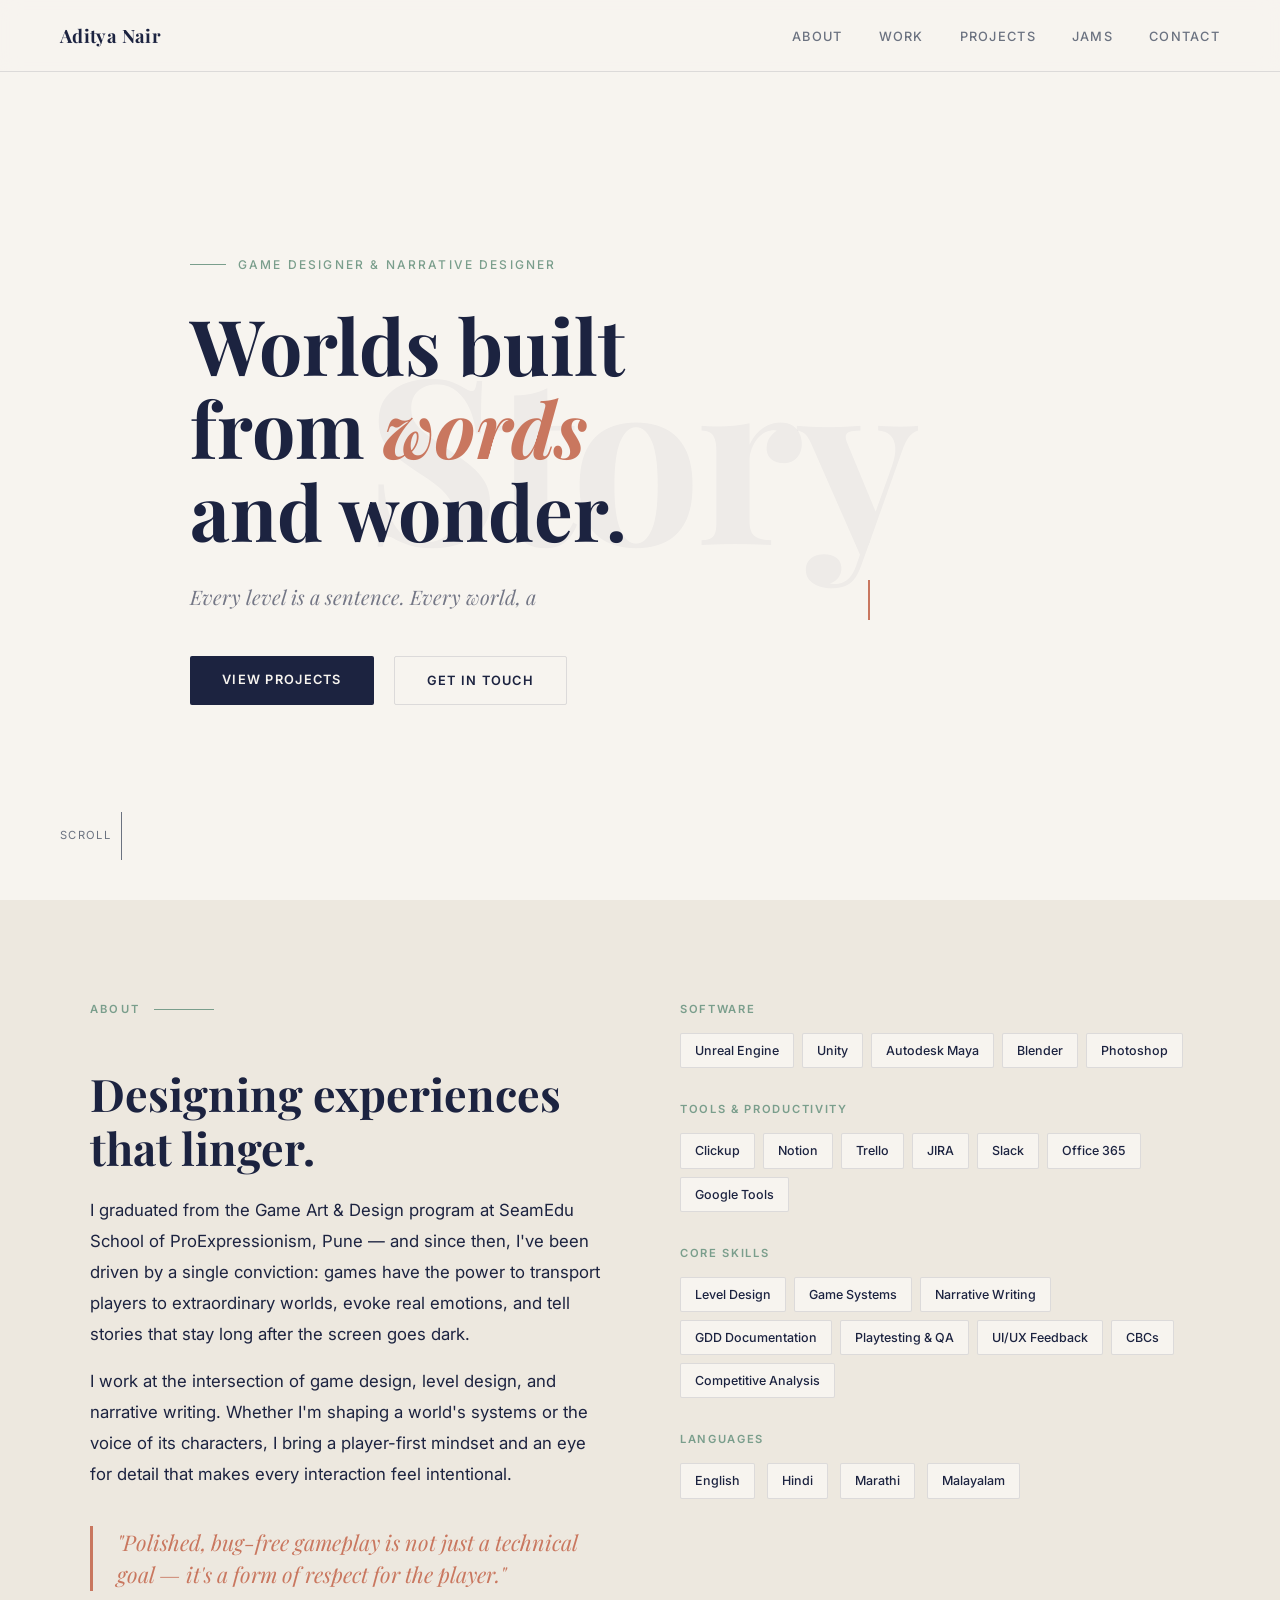
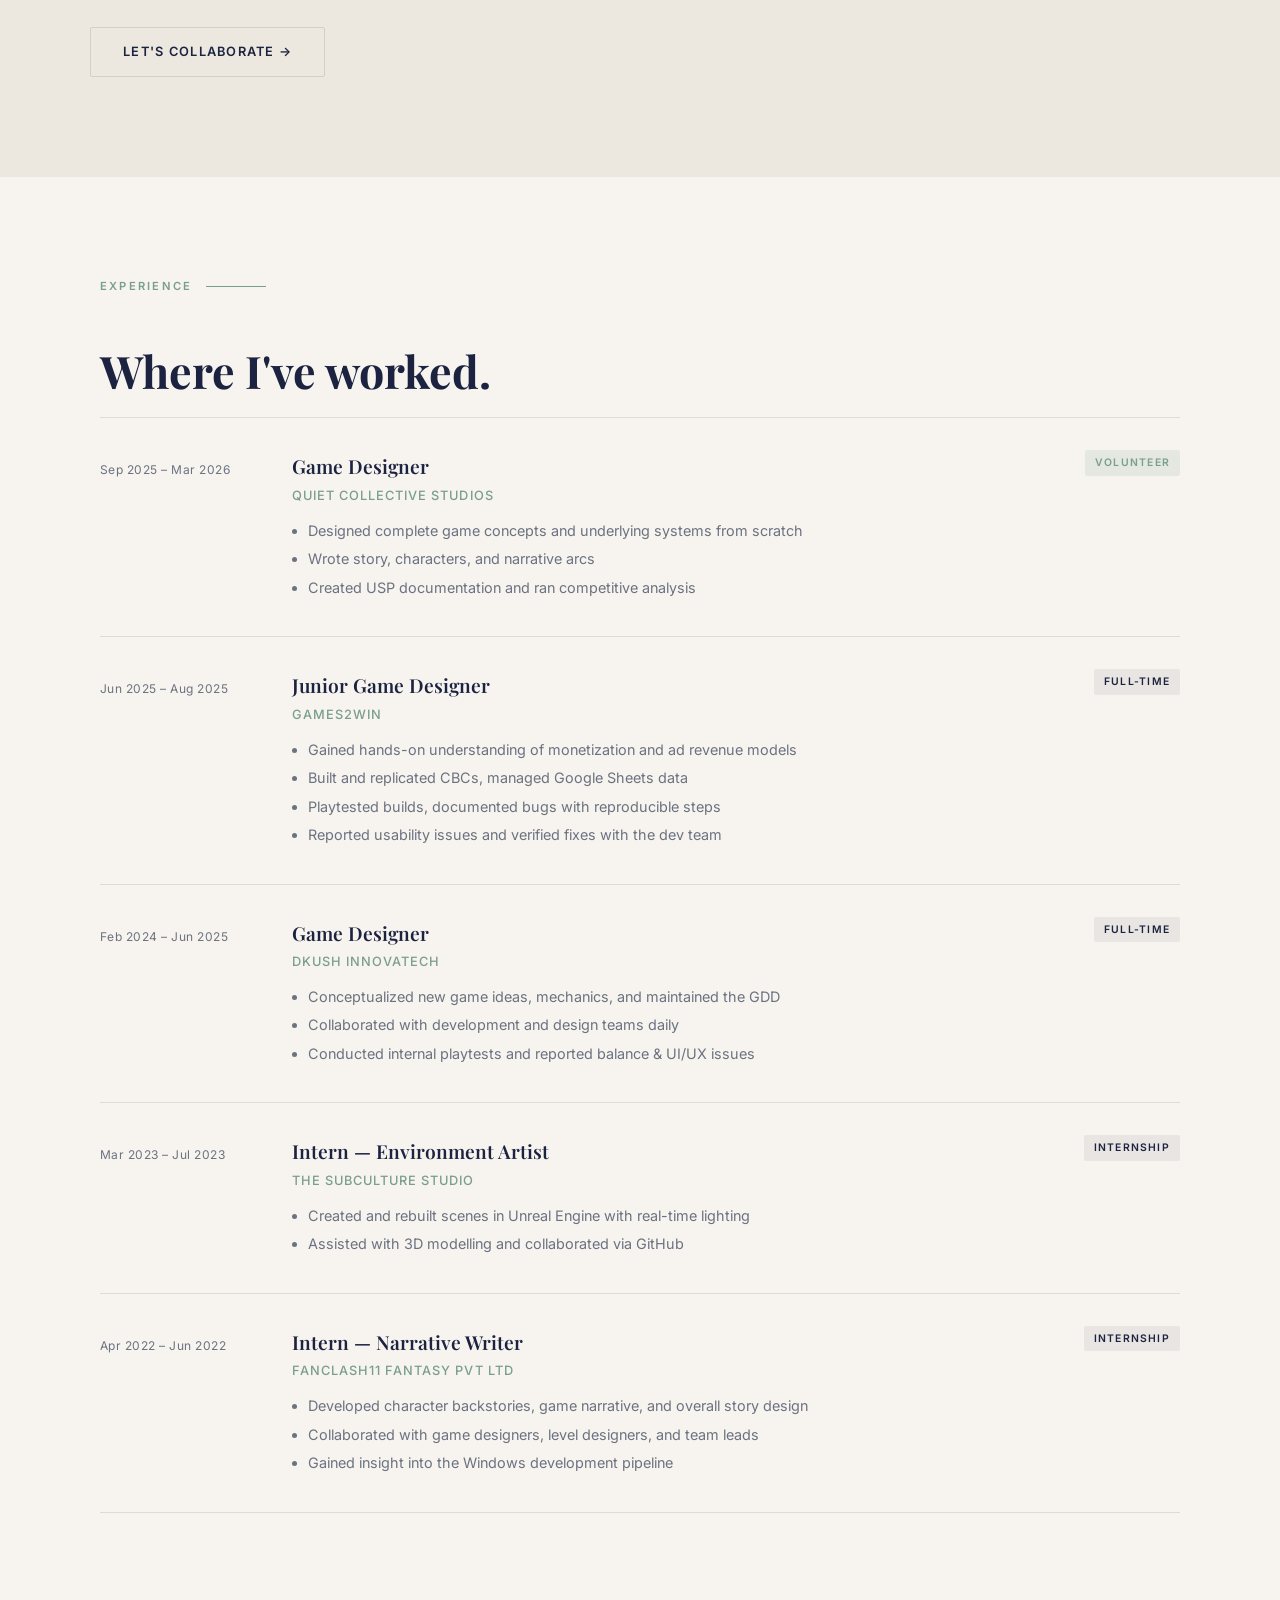
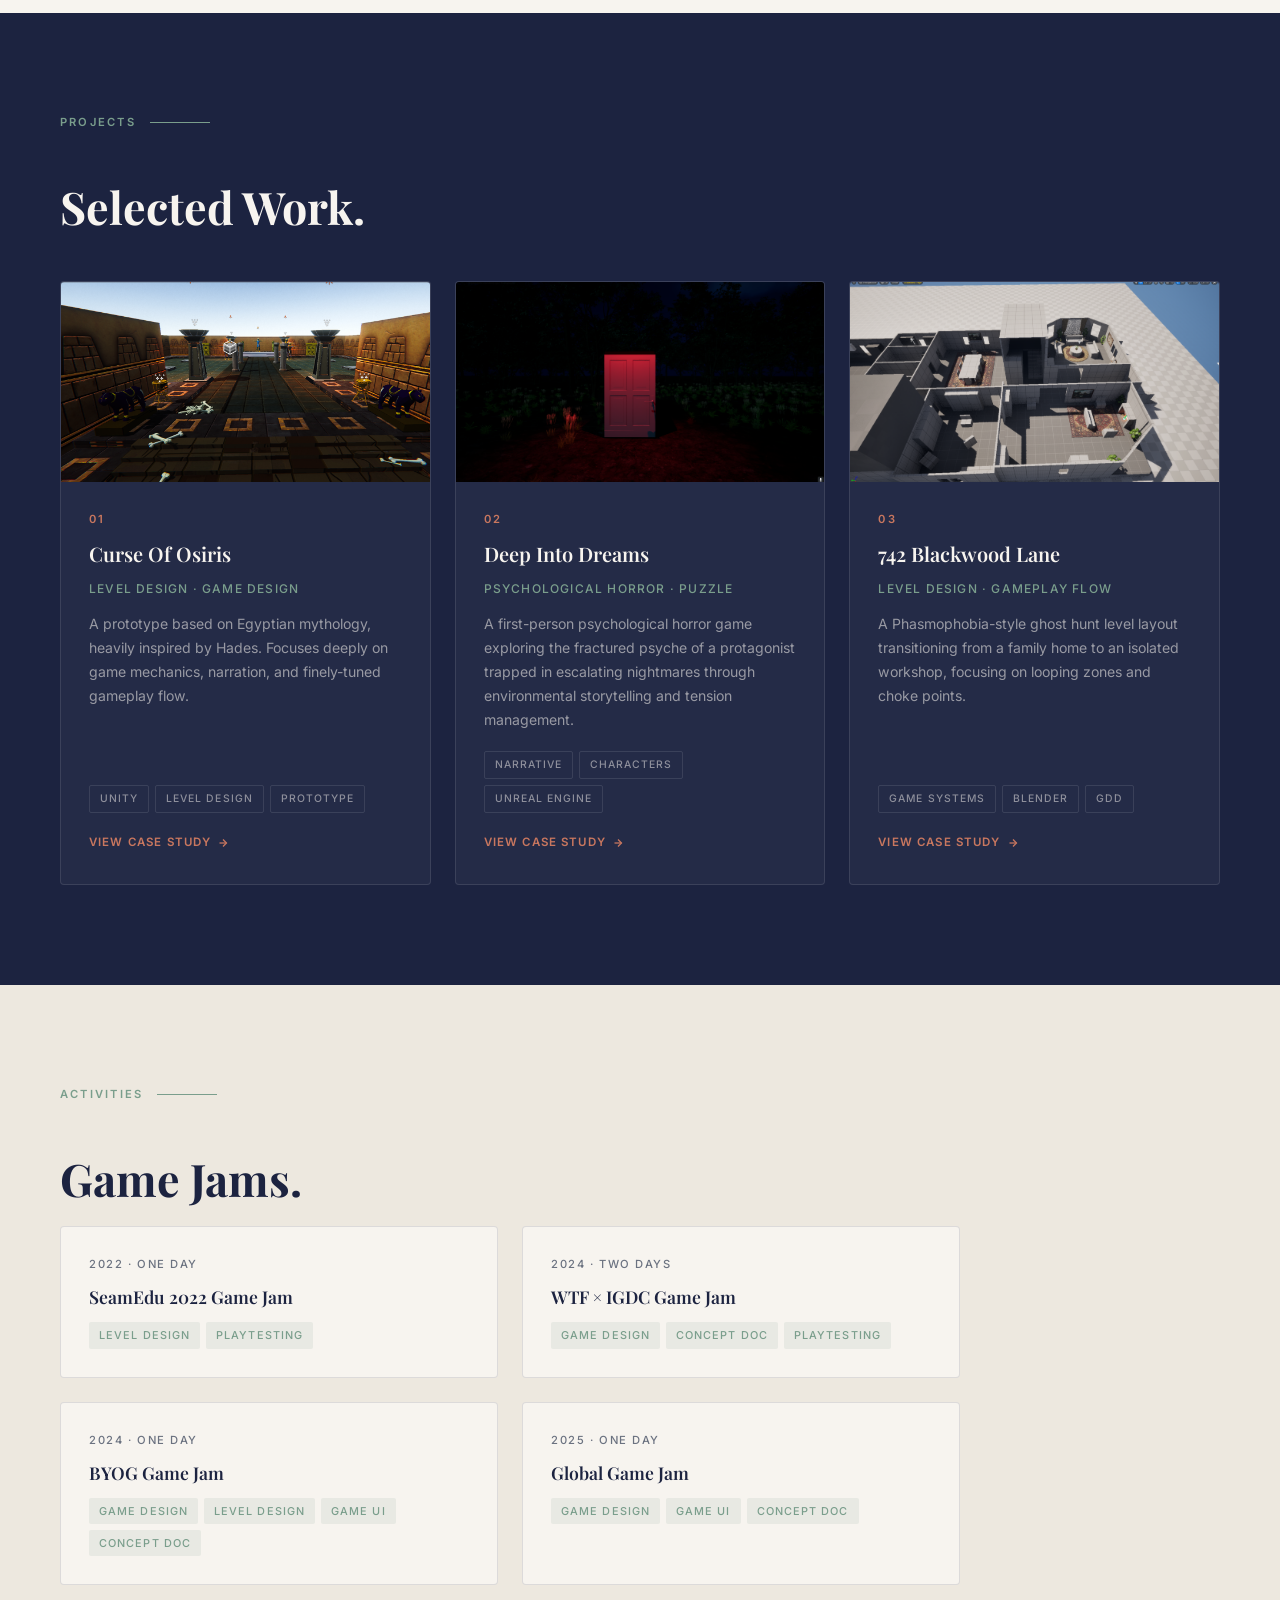
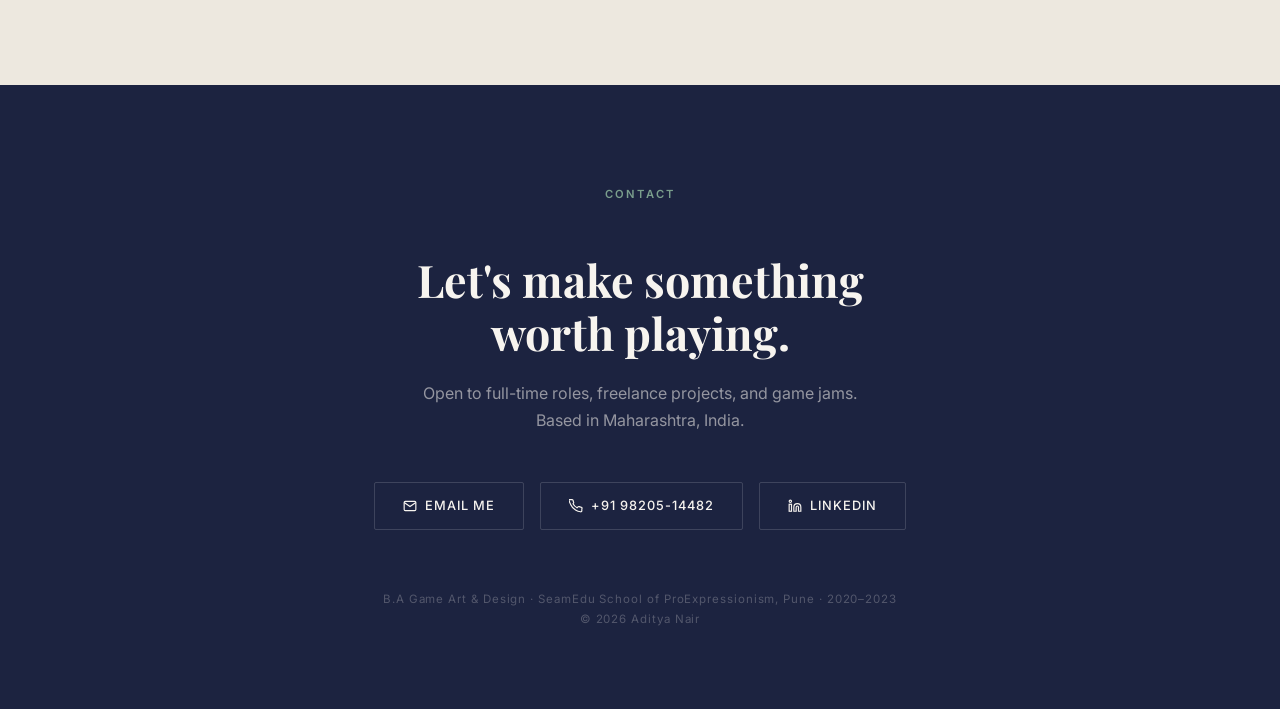
==== index.html @ f6c86d1d "Initial Commit" ====
<!DOCTYPE html>
<html lang="en">
<head>
<meta charset="UTF-8" />
<meta name="viewport" content="width=device-width, initial-scale=1.0" />
<meta name="description" content="Portfolio of Aditya Nair, a Level and Game Designer specializing in immersive gameplay, structural flow, and engaging mechanics. Explore my latest projects." />
<meta name="keywords" content="Aditya Nair, Game Designer, Level Designer, Level Design, Game Mechanics, Unity, Unreal Engine, Phasmophobia Level, Curse Of Osiris" />
<meta name="author" content="Aditya Nair" />

<!-- Open Graph / Facebook -->
<meta property="og:type" content="website" />
<meta property="og:title" content="Aditya Nair — Game & Level Designer Portfolio" />
<meta property="og:description" content="Portfolio of Aditya Nair, a Level and Game Designer specializing in immersive gameplay, structural flow, and engaging mechanics." />
<meta property="og:image" content="CurseOfOsiris/CO2.png" />

<!-- Twitter -->
<meta name="twitter:card" content="summary_large_image" />
<meta name="twitter:title" content="Aditya Nair — Game & Level Designer Portfolio" />
<meta name="twitter:description" content="Portfolio of Aditya Nair, a Level and Game Designer specializing in immersive gameplay, structural flow, and engaging mechanics." />
<meta name="twitter:image" content="CurseOfOsiris/CO2.png" />

<title>Aditya Nair — Game & Level Designer Portfolio</title>
<link href="https://fonts.googleapis.com/css2?family=Playfair+Display:ital,wght@0,400;0,600;0,700;1,400;1,600&family=Inter:wght@300;400;500;600&display=swap" rel="stylesheet" />
<style>
  *, *::before, *::after { box-sizing: border-box; margin: 0; padding: 0; }

  :root {
    --bg:       #F7F4EF;
    --bg-alt:   #EDE8DF;
    --navy:     #1C2340;
    --navy-60:  rgba(28,35,64,0.6);
    --navy-20:  rgba(28,35,64,0.12);
    --sage:     #7A9E8C;
    --coral:    #C9775F;
    --text:     #1C2340;
    --muted:    #6B7280;
    --white:    #FFFFFF;
  }

  html { scroll-behavior: smooth; }

  body {
    font-family: 'Inter', sans-serif;
    background: var(--bg);
    color: var(--text);
    font-size: 16px;
    line-height: 1.7;
    overflow-x: hidden;
  }

  /* ── NAV ── */
  nav {
    position: fixed; top: 0; left: 0; right: 0; z-index: 100;
    display: flex; justify-content: space-between; align-items: center;
    padding: 20px 60px;
    background: rgba(247,244,239,0.92);
    backdrop-filter: blur(10px);
    border-bottom: 1px solid var(--navy-20);
    transition: padding .3s;
  }
  .nav-logo {
    font-family: 'Playfair Display', serif;
    font-size: 1.15rem; font-weight: 700;
    letter-spacing: 0.02em; color: var(--navy);
    text-decoration: none;
  }
  .nav-links { display: flex; gap: 36px; list-style: none; }
  .nav-links a {
    font-size: 0.8rem; font-weight: 500; letter-spacing: 0.1em;
    text-transform: uppercase; color: var(--muted);
    text-decoration: none; transition: color .2s;
  }
  .nav-links a:hover { color: var(--coral); }

  /* ── HERO ── */
  #hero {
    min-height: 100vh;
    display: grid; place-items: center;
    padding: 140px 60px 80px;
    position: relative;
    overflow: hidden;
  }
  .hero-bg-text {
    position: absolute;
    font-family: 'Playfair Display', serif;
    font-size: clamp(100px, 18vw, 240px);
    font-weight: 700;
    color: rgba(28,35,64,0.04);
    letter-spacing: -0.02em;
    pointer-events: none; user-select: none;
    white-space: nowrap;
    top: 50%; left: 50%;
    transform: translate(-50%, -50%);
  }
  .hero-inner {
    max-width: 900px; width: 100%;
    display: flex; flex-direction: column; gap: 28px;
    position: relative;
  }
  .hero-eyebrow {
    font-size: 0.75rem; font-weight: 500;
    letter-spacing: 0.18em; text-transform: uppercase;
    color: var(--sage);
    display: flex; align-items: center; gap: 12px;
  }
  .hero-eyebrow::before {
    content: ''; display: block;
    width: 36px; height: 1px; background: var(--sage);
  }
  .hero-headline {
    font-family: 'Playfair Display', serif;
    font-size: clamp(2.8rem, 6vw, 5.2rem);
    line-height: 1.08; font-weight: 700;
    color: var(--navy);
  }
  .hero-headline em {
    font-style: italic; color: var(--coral);
  }
  .typewriter-line {
    font-family: 'Playfair Display', serif;
    font-size: clamp(1rem, 1.8vw, 1.25rem);
    font-style: italic;
    color: var(--navy-60);
    min-height: 2em;
    border-right: 2px solid var(--coral);
    display: inline-block;
    padding-right: 4px;
    animation: blink 1s step-end infinite;
    max-width: 680px;
  }
  @keyframes blink { 0%,100%{border-color:var(--coral)} 50%{border-color:transparent} }
  .hero-cta {
    display: flex; gap: 20px; flex-wrap: wrap; margin-top: 8px;
  }
  .btn {
    display: inline-block;
    padding: 13px 32px;
    font-size: 0.8rem; font-weight: 600;
    letter-spacing: 0.1em; text-transform: uppercase;
    text-decoration: none; border-radius: 2px;
    transition: all .25s;
    cursor: pointer;
  }
  .btn-primary {
    background: var(--navy); color: var(--bg);
  }
  .btn-primary:hover { background: var(--coral); }
  .btn-ghost {
    border: 1.5px solid var(--navy-20); color: var(--navy);
  }
  .btn-ghost:hover { border-color: var(--sage); color: var(--sage); }
  .hero-scroll {
    position: absolute; bottom: 40px; left: 60px;
    display: flex; align-items: center; gap: 10px;
    font-size: 0.7rem; letter-spacing: 0.12em; text-transform: uppercase;
    color: var(--muted);
  }
  .hero-scroll::after {
    content: ''; display: block;
    width: 1px; height: 48px; background: var(--muted);
    animation: scrollLine 1.6s ease-in-out infinite;
  }
  @keyframes scrollLine { 0%,100%{opacity:1;transform:scaleY(1)} 50%{opacity:0.3;transform:scaleY(0.4)} }

  /* ── SECTION BASE ── */
  section { padding: 100px 60px; }
  .section-label {
    font-size: 0.7rem; font-weight: 600;
    letter-spacing: 0.2em; text-transform: uppercase;
    color: var(--sage); margin-bottom: 48px;
    display: flex; align-items: center; gap: 14px;
  }
  .section-label::after {
    content: ''; flex: 1; max-width: 60px;
    height: 1px; background: var(--sage);
  }
  .section-title {
    font-family: 'Playfair Display', serif;
    font-size: clamp(1.8rem, 3.5vw, 2.8rem);
    font-weight: 700; line-height: 1.2;
    color: var(--navy); margin-bottom: 20px;
  }

  /* ── ABOUT ── */
  #about { background: var(--bg-alt); }
  .about-grid {
    display: grid;
    grid-template-columns: 1fr 1fr;
    gap: 80px; max-width: 1100px; margin: 0 auto;
    align-items: start;
  }
  .about-left {}
  .about-body {
    font-size: 1.05rem; color: var(--navy);
    line-height: 1.85; margin-bottom: 28px;
  }
  .about-body p + p { margin-top: 16px; }
  .about-pull {
    font-family: 'Playfair Display', serif;
    font-size: 1.35rem; font-style: italic;
    color: var(--coral); line-height: 1.5;
    border-left: 3px solid var(--coral);
    padding-left: 24px; margin: 36px 0;
  }
  .about-right { display: flex; flex-direction: column; gap: 32px; }
  .skills-block h4 {
    font-size: 0.7rem; font-weight: 600;
    letter-spacing: 0.15em; text-transform: uppercase;
    color: var(--sage); margin-bottom: 14px;
  }
  .skill-tags { display: flex; flex-wrap: wrap; gap: 8px; }
  .skill-tag {
    font-size: 0.78rem; font-weight: 500;
    padding: 6px 14px;
    border: 1px solid var(--navy-20);
    border-radius: 2px; color: var(--navy);
    background: var(--bg);
    transition: all .2s;
  }
  .skill-tag:hover { border-color: var(--sage); color: var(--sage); }
  .lang-row { display: flex; gap: 12px; flex-wrap: wrap; }

  /* ── WORK ── */
  #work { background: var(--bg); max-width: 1200px; margin: 0 auto; }
  .work-list { display: flex; flex-direction: column; gap: 0; }
  .work-item {
    display: grid;
    grid-template-columns: 160px 1fr auto;
    align-items: baseline;
    gap: 32px;
    padding: 32px 0;
    border-bottom: 1px solid var(--navy-20);
    transition: background .2s;
    position: relative;
  }
  .work-item:first-child { border-top: 1px solid var(--navy-20); }
  .work-period {
    font-size: 0.75rem; font-weight: 400;
    color: var(--muted); letter-spacing: 0.04em;
    padding-top: 4px;
  }
  .work-main {}
  .work-role {
    font-family: 'Playfair Display', serif;
    font-size: 1.2rem; font-weight: 600;
    color: var(--navy); margin-bottom: 2px;
  }
  .work-company {
    font-size: 0.8rem; font-weight: 500;
    letter-spacing: 0.08em; text-transform: uppercase;
    color: var(--sage); margin-bottom: 12px;
  }
  .work-desc {
    font-size: 0.9rem; color: var(--muted);
    line-height: 1.7; max-width: 560px;
  }
  .work-desc ul { padding-left: 16px; }
  .work-desc li { margin-bottom: 4px; }
  .work-badge {
    font-size: 0.65rem; font-weight: 600;
    letter-spacing: 0.12em; text-transform: uppercase;
    padding: 4px 10px; border-radius: 2px;
    align-self: flex-start;
    white-space: nowrap;
  }
  .badge-volunteer { background: rgba(122,158,140,0.15); color: var(--sage); }
  .badge-full { background: rgba(28,35,64,0.07); color: var(--navy); }

  /* ── PROJECTS ── */
  #projects { background: var(--navy); }
  #projects .section-label { color: var(--sage); }
  #projects .section-label::after { background: var(--sage); }
  #projects .section-title { color: var(--bg); }
  .projects-grid {
    display: grid;
    grid-template-columns: repeat(3, 1fr);
    gap: 24px; max-width: 1200px; margin: 0 auto;
  }
  .project-card {
    background: rgba(255,255,255,0.04);
    border: 1px solid rgba(255,255,255,0.1);
    border-radius: 4px;
    padding: 0;
    display: flex; flex-direction: column;
    transition: all .3s;
    cursor: pointer;
    position: relative; overflow: hidden;
    text-decoration: none;
  }
  .project-card::before {
    content: ''; position: absolute;
    inset: 0; opacity: 0; z-index: 1;
    background: linear-gradient(135deg, rgba(201,119,95,0.08), transparent);
    transition: opacity .3s;
  }
  .project-card:hover { border-color: rgba(201,119,95,0.4); transform: translateY(-6px); box-shadow: 0 20px 48px rgba(0,0,0,0.4); }
  .project-card:hover::before { opacity: 1; }
  .project-card-img {
    width: 100%; height: 200px;
    object-fit: cover;
    display: block;
    transition: transform .5s ease;
  }
  .project-card:hover .project-card-img { transform: scale(1.04); }
  .project-img-wrap {
    overflow: hidden;
    position: relative;
  }
  .project-img-arrow {
    position: absolute; bottom: 14px; right: 16px;
    width: 36px; height: 36px;
    background: var(--coral);
    border-radius: 50%;
    display: flex; align-items: center; justify-content: center;
    opacity: 0;
    transform: translateY(8px);
    transition: all .3s;
    z-index: 2;
  }
  .project-card:hover .project-img-arrow { opacity: 1; transform: translateY(0); }
  .project-img-arrow svg { display: block; }
  .project-body {
    padding: 28px 28px 32px;
    display: flex; flex-direction: column; gap: 12px; flex: 1;
  }
  .project-num {
    font-size: 0.7rem; font-weight: 600;
    letter-spacing: 0.2em; text-transform: uppercase;
    color: var(--coral);
  }
  .project-title {
    font-family: 'Playfair Display', serif;
    font-size: 1.25rem; font-weight: 600;
    color: var(--bg); line-height: 1.3;
  }
  .project-type {
    font-size: 0.75rem; font-weight: 500;
    letter-spacing: 0.1em; text-transform: uppercase;
    color: var(--sage);
  }
  .project-desc {
    font-size: 0.88rem; color: rgba(247,244,239,0.55);
    line-height: 1.7;
  }
  .project-tags { display: flex; flex-wrap: wrap; gap: 6px; margin-top: auto; padding-top: 8px; }
  .project-tag {
    font-size: 0.65rem; font-weight: 500;
    letter-spacing: 0.1em; text-transform: uppercase;
    padding: 4px 10px;
    border: 1px solid rgba(255,255,255,0.1);
    border-radius: 2px; color: rgba(247,244,239,0.5);
  }
  .project-cta {
    font-size: 0.72rem; font-weight: 600;
    letter-spacing: 0.1em; text-transform: uppercase;
    color: var(--coral);
    display: flex; align-items: center; gap: 6px;
    margin-top: 8px;
    transition: gap .2s;
  }
  .project-card:hover .project-cta { gap: 10px; }

  /* ── GAME JAMS ── */
  #jams { background: var(--bg-alt); }
  .jams-grid {
    display: grid; grid-template-columns: repeat(2, 1fr);
    gap: 24px; max-width: 900px;
  }
  .jam-card {
    background: var(--bg); border: 1px solid var(--navy-20);
    border-radius: 4px; padding: 28px 28px;
    transition: border-color .2s;
  }
  .jam-card:hover { border-color: var(--sage); }
  .jam-year {
    font-size: 0.7rem; font-weight: 500;
    letter-spacing: 0.14em; text-transform: uppercase;
    color: var(--muted); margin-bottom: 8px;
  }
  .jam-name {
    font-family: 'Playfair Display', serif;
    font-size: 1.1rem; font-weight: 600;
    color: var(--navy); margin-bottom: 10px;
  }
  .jam-roles { display: flex; flex-wrap: wrap; gap: 6px; }
  .jam-role {
    font-size: 0.68rem; font-weight: 500;
    letter-spacing: 0.1em; text-transform: uppercase;
    padding: 4px 10px; border-radius: 2px;
    background: rgba(122,158,140,0.12); color: var(--sage);
  }

  /* ── CONTACT ── */
  #contact {
    background: var(--navy);
    text-align: center; padding: 100px 60px 80px;
  }
  #contact .section-label { justify-content: center; }
  #contact .section-label::after { display: none; }
  #contact .section-title { color: var(--bg); }
  .contact-sub {
    font-size: 1rem; color: rgba(247,244,239,0.55);
    max-width: 480px; margin: 0 auto 48px;
  }
  .contact-links {
    display: flex; gap: 16px; flex-wrap: wrap;
    justify-content: center; margin-bottom: 60px;
  }
  .contact-link {
    display: flex; align-items: center; gap: 8px;
    font-size: 0.8rem; font-weight: 500;
    letter-spacing: 0.08em; text-transform: uppercase;
    padding: 12px 28px;
    border: 1.5px solid rgba(255,255,255,0.15);
    border-radius: 2px; color: var(--bg);
    text-decoration: none; transition: all .2s;
  }
  .contact-link:hover { border-color: var(--coral); color: var(--coral); }
  .footer-line {
    font-size: 0.72rem; color: rgba(247,244,239,0.25);
    letter-spacing: 0.08em;
  }

  /* ── RESPONSIVE ── */
  @media (max-width: 900px) {
    nav { padding: 16px 28px; }
    .nav-links { gap: 20px; }
    section { padding: 72px 28px; }
    #hero { padding: 120px 28px 80px; }
    .about-grid { grid-template-columns: 1fr; gap: 48px; }
    .projects-grid { grid-template-columns: 1fr; }
    .jams-grid { grid-template-columns: 1fr; }
    .work-item { grid-template-columns: 1fr; gap: 8px; }
    .work-period { margin-bottom: -4px; }
    .hero-scroll { left: 28px; }
  }
  @media (max-width: 600px) {
    .nav-links { display: none; }
    .hero-headline { font-size: 2.4rem; }
    .projects-grid { gap: 16px; }
  }
  @media (prefers-reduced-motion: reduce) {
    *, *::before, *::after { animation: none !important; transition: none !important; }
  }
</style>
</head>
<body>

<!-- NAV -->
<nav>
  <a class="nav-logo" href="#hero">Aditya Nair</a>
  <ul class="nav-links">
    <li><a href="#about">About</a></li>
    <li><a href="#work">Work</a></li>
    <li><a href="#projects">Projects</a></li>
    <li><a href="#jams">Jams</a></li>
    <li><a href="#contact">Contact</a></li>
  </ul>
</nav>

<!-- HERO -->
<section id="hero">
  <div class="hero-bg-text">Story</div>
  <div class="hero-inner">
    <div class="hero-eyebrow">Game Designer &amp; Narrative Designer</div>
    <h1 class="hero-headline">
      Worlds built<br>from <em>words</em><br>and wonder.
    </h1>
    <div class="typewriter-line" id="typewriter"></div>
    <div class="hero-cta">
      <a href="#projects" class="btn btn-primary">View Projects</a>
      <a href="#contact" class="btn btn-ghost">Get in touch</a>
    </div>
  </div>
  <div class="hero-scroll">Scroll</div>
</section>

<!-- ABOUT -->
<section id="about">
  <div class="about-grid">
    <div class="about-left">
      <div class="section-label">About</div>
      <h2 class="section-title">Designing experiences<br>that linger.</h2>
      <div class="about-body">
        <p>I graduated from the Game Art &amp; Design program at SeamEdu School of ProExpressionism, Pune — and since then, I've been driven by a single conviction: games have the power to transport players to extraordinary worlds, evoke real emotions, and tell stories that stay long after the screen goes dark.</p>
        <p>I work at the intersection of game design, level design, and narrative writing. Whether I'm shaping a world's systems or the voice of its characters, I bring a player-first mindset and an eye for detail that makes every interaction feel intentional.</p>
      </div>
      <div class="about-pull">
        "Polished, bug-free gameplay is not just a technical goal — it's a form of respect for the player."
      </div>
      <a href="#contact" class="btn btn-ghost" style="display:inline-block">Let's collaborate →</a>
    </div>
    <div class="about-right">
      <div class="skills-block">
        <h4>Software</h4>
        <div class="skill-tags">
          <span class="skill-tag">Unreal Engine</span>
          <span class="skill-tag">Unity</span>
          <span class="skill-tag">Autodesk Maya</span>
          <span class="skill-tag">Blender</span>
          <span class="skill-tag">Photoshop</span>
        </div>
      </div>
      <div class="skills-block">
        <h4>Tools &amp; Productivity</h4>
        <div class="skill-tags">
          <span class="skill-tag">Clickup</span>
          <span class="skill-tag">Notion</span>
          <span class="skill-tag">Trello</span>
          <span class="skill-tag">JIRA</span>
          <span class="skill-tag">Slack</span>
          <span class="skill-tag">Office 365</span>
          <span class="skill-tag">Google Tools</span>
        </div>
      </div>
      <div class="skills-block">
        <h4>Core Skills</h4>
        <div class="skill-tags">
          <span class="skill-tag">Level Design</span>
          <span class="skill-tag">Game Systems</span>
          <span class="skill-tag">Narrative Writing</span>
          <span class="skill-tag">GDD Documentation</span>
          <span class="skill-tag">Playtesting &amp; QA</span>
          <span class="skill-tag">UI/UX Feedback</span>
          <span class="skill-tag">CBCs</span>
          <span class="skill-tag">Competitive Analysis</span>
        </div>
      </div>
      <div class="skills-block">
        <h4>Languages</h4>
        <div class="lang-row">
          <span class="skill-tag">English</span>
          <span class="skill-tag">Hindi</span>
          <span class="skill-tag">Marathi</span>
          <span class="skill-tag">Malayalam</span>
        </div>
      </div>
    </div>
  </div>
</section>

<!-- WORK -->
<section id="work" style="max-width:1200px; margin:0 auto; padding:100px 60px;">
  <div class="section-label">Experience</div>
  <h2 class="section-title">Where I've worked.</h2>
  <div class="work-list">

    <div class="work-item">
      <div class="work-period">Sep 2025 – Mar 2026</div>
      <div class="work-main">
        <div class="work-role">Game Designer</div>
        <div class="work-company">Quiet Collective Studios</div>
        <div class="work-desc">
          <ul>
            <li>Designed complete game concepts and underlying systems from scratch</li>
            <li>Wrote story, characters, and narrative arcs</li>
            <li>Created USP documentation and ran competitive analysis</li>
          </ul>
        </div>
      </div>
      <span class="work-badge badge-volunteer">Volunteer</span>
    </div>

    <div class="work-item">
      <div class="work-period">Jun 2025 – Aug 2025</div>
      <div class="work-main">
        <div class="work-role">Junior Game Designer</div>
        <div class="work-company">Games2Win</div>
        <div class="work-desc">
          <ul>
            <li>Gained hands-on understanding of monetization and ad revenue models</li>
            <li>Built and replicated CBCs, managed Google Sheets data</li>
            <li>Playtested builds, documented bugs with reproducible steps</li>
            <li>Reported usability issues and verified fixes with the dev team</li>
          </ul>
        </div>
      </div>
      <span class="work-badge badge-full">Full-time</span>
    </div>

    <div class="work-item">
      <div class="work-period">Feb 2024 – Jun 2025</div>
      <div class="work-main">
        <div class="work-role">Game Designer</div>
        <div class="work-company">Dkush Innovatech</div>
        <div class="work-desc">
          <ul>
            <li>Conceptualized new game ideas, mechanics, and maintained the GDD</li>
            <li>Collaborated with development and design teams daily</li>
            <li>Conducted internal playtests and reported balance &amp; UI/UX issues</li>
          </ul>
        </div>
      </div>
      <span class="work-badge badge-full">Full-time</span>
    </div>

    <div class="work-item">
      <div class="work-period">Mar 2023 – Jul 2023</div>
      <div class="work-main">
        <div class="work-role">Intern — Environment Artist</div>
        <div class="work-company">The Subculture Studio</div>
        <div class="work-desc">
          <ul>
            <li>Created and rebuilt scenes in Unreal Engine with real-time lighting</li>
            <li>Assisted with 3D modelling and collaborated via GitHub</li>
          </ul>
        </div>
      </div>
      <span class="work-badge badge-full">Internship</span>
    </div>

    <div class="work-item">
      <div class="work-period">Apr 2022 – Jun 2022</div>
      <div class="work-main">
        <div class="work-role">Intern — Narrative Writer</div>
        <div class="work-company">Fanclash11 Fantasy Pvt Ltd</div>
        <div class="work-desc">
          <ul>
            <li>Developed character backstories, game narrative, and overall story design</li>
            <li>Collaborated with game designers, level designers, and team leads</li>
            <li>Gained insight into the Windows development pipeline</li>
          </ul>
        </div>
      </div>
      <span class="work-badge badge-full">Internship</span>
    </div>

  </div>
</section>

<!-- PROJECTS -->
<section id="projects">
  <div class="section-label">Projects</div>
  <h2 class="section-title" style="color:var(--bg); max-width:1200px; margin:0 auto 48px;">Selected Work.</h2>
  <div class="projects-grid">

    <a class="project-card" href="project1.html" id="project-card-1">
      <div class="project-img-wrap">
        <img class="project-card-img" src="CurseOfOsiris/CO1.png" alt="Curse of Osiris — Level Design project" />
        <div class="project-img-arrow">
          <svg width="14" height="14" viewBox="0 0 24 24" fill="none" stroke="white" stroke-width="2.5"><line x1="5" y1="12" x2="19" y2="12"/><polyline points="12 5 19 12 12 19"/></svg>
        </div>
      </div>
      <div class="project-body">
        <div class="project-num">01</div>
        <div class="project-title">Curse Of Osiris</div>
        <div class="project-type">Level Design · Game Design</div>
        <div class="project-desc">A prototype based on Egyptian mythology, heavily inspired by Hades. Focuses deeply on game mechanics, narration, and finely-tuned gameplay flow.</div>
        <div class="project-tags">
          <span class="project-tag">Unity</span>
          <span class="project-tag">Level Design</span>
          <span class="project-tag">Prototype</span>
        </div>
        <div class="project-cta">View Case Study <svg width="12" height="12" viewBox="0 0 24 24" fill="none" stroke="currentColor" stroke-width="2.5"><line x1="5" y1="12" x2="19" y2="12"/><polyline points="12 5 19 12 12 19"/></svg></div>
      </div>
    </a>

    <a class="project-card" href="project2.html" id="project-card-2">
      <div class="project-img-wrap">
        <img class="project-card-img" src="DeepIntoDreams/DD2.png" alt="Deep Into Dreams — Narrative Design project" />
        <div class="project-img-arrow">
          <svg width="14" height="14" viewBox="0 0 24 24" fill="none" stroke="white" stroke-width="2.5"><line x1="5" y1="12" x2="19" y2="12"/><polyline points="12 5 19 12 12 19"/></svg>
        </div>
      </div>
      <div class="project-body">
        <div class="project-num">02</div>
        <div class="project-title">Deep Into Dreams</div>
        <div class="project-type">Psychological Horror · Puzzle</div>
        <div class="project-desc">A first-person psychological horror game exploring the fractured psyche of a protagonist trapped in escalating nightmares through environmental storytelling and tension management.</div>
        <div class="project-tags">
          <span class="project-tag">Narrative</span>
          <span class="project-tag">Characters</span>
          <span class="project-tag">Unreal Engine</span>
        </div>
        <div class="project-cta">View Case Study <svg width="12" height="12" viewBox="0 0 24 24" fill="none" stroke="currentColor" stroke-width="2.5"><line x1="5" y1="12" x2="19" y2="12"/><polyline points="12 5 19 12 12 19"/></svg></div>
      </div>
    </a>

    <a class="project-card" href="project3.html" id="project-card-3">
      <div class="project-img-wrap">
        <img class="project-card-img" src="HauntingHouse/HH2.png" alt="Haunting House — Game Design project" />
        <div class="project-img-arrow">
          <svg width="14" height="14" viewBox="0 0 24 24" fill="none" stroke="white" stroke-width="2.5"><line x1="5" y1="12" x2="19" y2="12"/><polyline points="12 5 19 12 12 19"/></svg>
        </div>
      </div>
      <div class="project-body">
        <div class="project-num">03</div>
        <div class="project-title">742 Blackwood Lane</div>
        <div class="project-type">Level Design · Gameplay Flow</div>
        <div class="project-desc">A Phasmophobia-style ghost hunt level layout transitioning from a family home to an isolated workshop, focusing on looping zones and choke points.</div>
        <div class="project-tags">
          <span class="project-tag">Game Systems</span>
          <span class="project-tag">Blender</span>
          <span class="project-tag">GDD</span>
        </div>
        <div class="project-cta">View Case Study <svg width="12" height="12" viewBox="0 0 24 24" fill="none" stroke="currentColor" stroke-width="2.5"><line x1="5" y1="12" x2="19" y2="12"/><polyline points="12 5 19 12 12 19"/></svg></div>
      </div>
    </a>

  </div>
</section>

<!-- GAME JAMS -->
<section id="jams">
  <div class="section-label">Activities</div>
  <h2 class="section-title">Game Jams.</h2>
  <div class="jams-grid">
    <div class="jam-card">
      <div class="jam-year">2022 · One Day</div>
      <div class="jam-name">SeamEdu 2022 Game Jam</div>
      <div class="jam-roles">
        <span class="jam-role">Level Design</span>
        <span class="jam-role">Playtesting</span>
      </div>
    </div>
    <div class="jam-card">
      <div class="jam-year">2024 · Two Days</div>
      <div class="jam-name">WTF × IGDC Game Jam</div>
      <div class="jam-roles">
        <span class="jam-role">Game Design</span>
        <span class="jam-role">Concept Doc</span>
        <span class="jam-role">Playtesting</span>
      </div>
    </div>
    <div class="jam-card">
      <div class="jam-year">2024 · One Day</div>
      <div class="jam-name">BYOG Game Jam</div>
      <div class="jam-roles">
        <span class="jam-role">Game Design</span>
        <span class="jam-role">Level Design</span>
        <span class="jam-role">Game UI</span>
        <span class="jam-role">Concept Doc</span>
      </div>
    </div>
    <div class="jam-card">
      <div class="jam-year">2025 · One Day</div>
      <div class="jam-name">Global Game Jam</div>
      <div class="jam-roles">
        <span class="jam-role">Game Design</span>
        <span class="jam-role">Game UI</span>
        <span class="jam-role">Concept Doc</span>
      </div>
    </div>
  </div>
</section>

<!-- CONTACT -->
<section id="contact">
  <div class="section-label">Contact</div>
  <h2 class="section-title">Let's make something<br>worth playing.</h2>
  <p class="contact-sub">Open to full-time roles, freelance projects, and game jams. Based in Maharashtra, India.</p>
  <div class="contact-links">
    <a href="mailto:aditya.gamedesigner0402@gmail.com" class="contact-link">
      <svg width="14" height="14" viewBox="0 0 24 24" fill="none" stroke="currentColor" stroke-width="2"><path d="M4 4h16c1.1 0 2 .9 2 2v12c0 1.1-.9 2-2 2H4c-1.1 0-2-.9-2-2V6c0-1.1.9-2 2-2z"/><polyline points="22,6 12,13 2,6"/></svg>
      Email me
    </a>
    <a href="tel:+919820514482" class="contact-link">
      <svg width="14" height="14" viewBox="0 0 24 24" fill="none" stroke="currentColor" stroke-width="2"><path d="M22 16.92v3a2 2 0 01-2.18 2 19.79 19.79 0 01-8.63-3.07A19.5 19.5 0 013.07 9.81a19.79 19.79 0 01-3.07-8.67A2 2 0 012.18 1h3a2 2 0 012 1.72c.127.96.361 1.903.7 2.81a2 2 0 01-.45 2.11L6.91 8.16a16 16 0 006.91 6.91l1.52-1.52a2 2 0 012.11-.45c.907.339 1.85.573 2.81.7A2 2 0 0122 16.92z"/></svg>
      +91 98205-14482
    </a>
    <a href="https://www.linkedin.com/in/adityanair0402/" class="contact-link" target="_blank" rel="noopener noreferrer">
      <svg width="14" height="14" viewBox="0 0 24 24" fill="none" stroke="currentColor" stroke-width="2"><path d="M16 8a6 6 0 016 6v7h-4v-7a2 2 0 00-2-2 2 2 0 00-2 2v7h-4v-7a6 6 0 016-6z"/><rect x="2" y="9" width="4" height="12"/><circle cx="4" cy="4" r="2"/></svg>
      LinkedIn
    </a>
  </div>
  <div class="footer-line">
    B.A Game Art &amp; Design · SeamEdu School of ProExpressionism, Pune · 2020–2023<br>
    &copy; 2026 Aditya Nair
  </div>
</section>

<script>
  // Typewriter
  const lines = [
    "Every level is a sentence. Every world, a novel.",
    "I design the rules players forget they're following.",
    "Stories that live inside mechanics.",
    "From concept document to playtest — start to finish.",
  ];
  let lineIdx = 0, charIdx = 0, deleting = false;
  const el = document.getElementById('typewriter');
  function type() {
    const current = lines[lineIdx];
    if (!deleting) {
      el.textContent = current.slice(0, ++charIdx);
      if (charIdx === current.length) {
        setTimeout(() => { deleting = true; type(); }, 2800);
        return;
      }
    } else {
      el.textContent = current.slice(0, --charIdx);
      if (charIdx === 0) {
        deleting = false;
        lineIdx = (lineIdx + 1) % lines.length;
      }
    }
    setTimeout(type, deleting ? 32 : 52);
  }
  type();

  // Scroll-reveal
  const observer = new IntersectionObserver((entries) => {
    entries.forEach(e => {
      if (e.isIntersecting) {
        e.target.style.opacity = '1';
        e.target.style.transform = 'translateY(0)';
      }
    });
  }, { threshold: 0.1 });
  document.querySelectorAll('.work-item, .project-card, .jam-card, .about-left, .about-right').forEach(el => {
    el.style.opacity = '0';
    el.style.transform = 'translateY(24px)';
    el.style.transition = 'opacity 0.6s ease, transform 0.6s ease';
    observer.observe(el);
  });
</script>
</body>
</html>
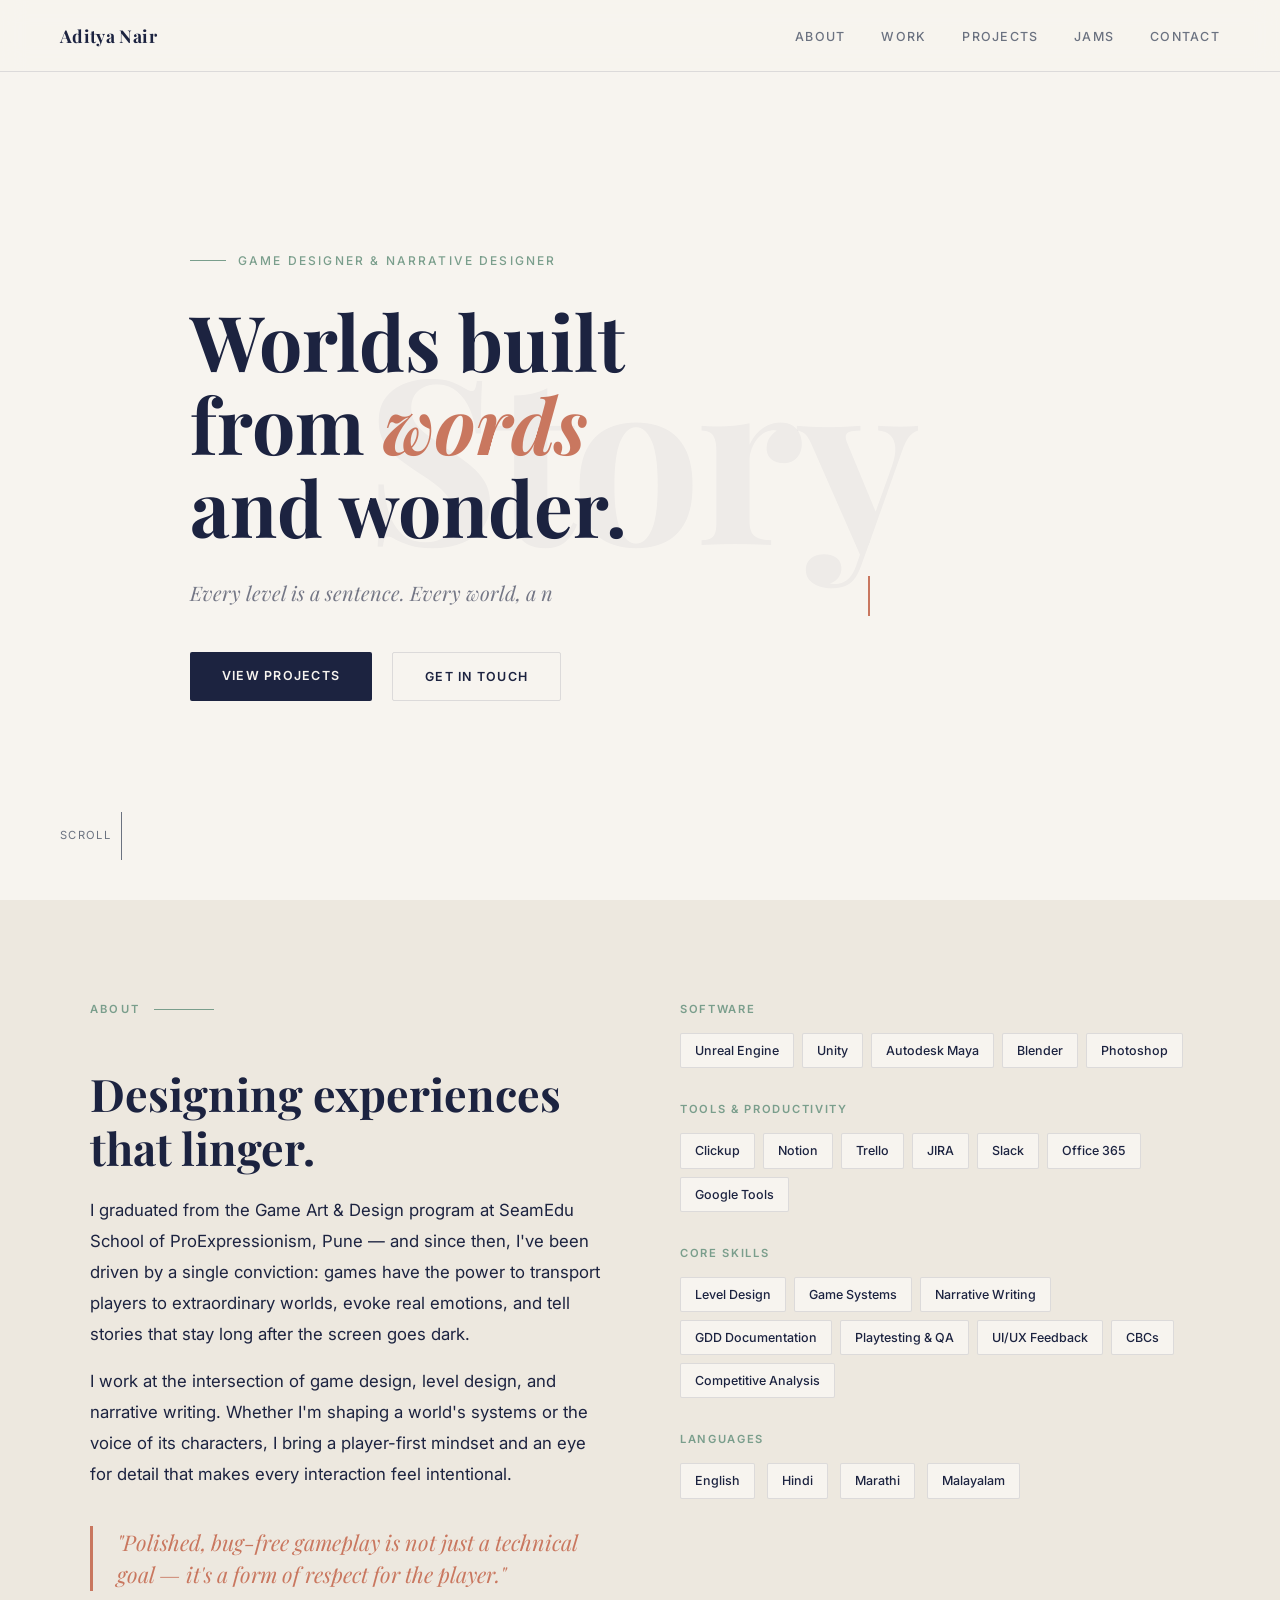
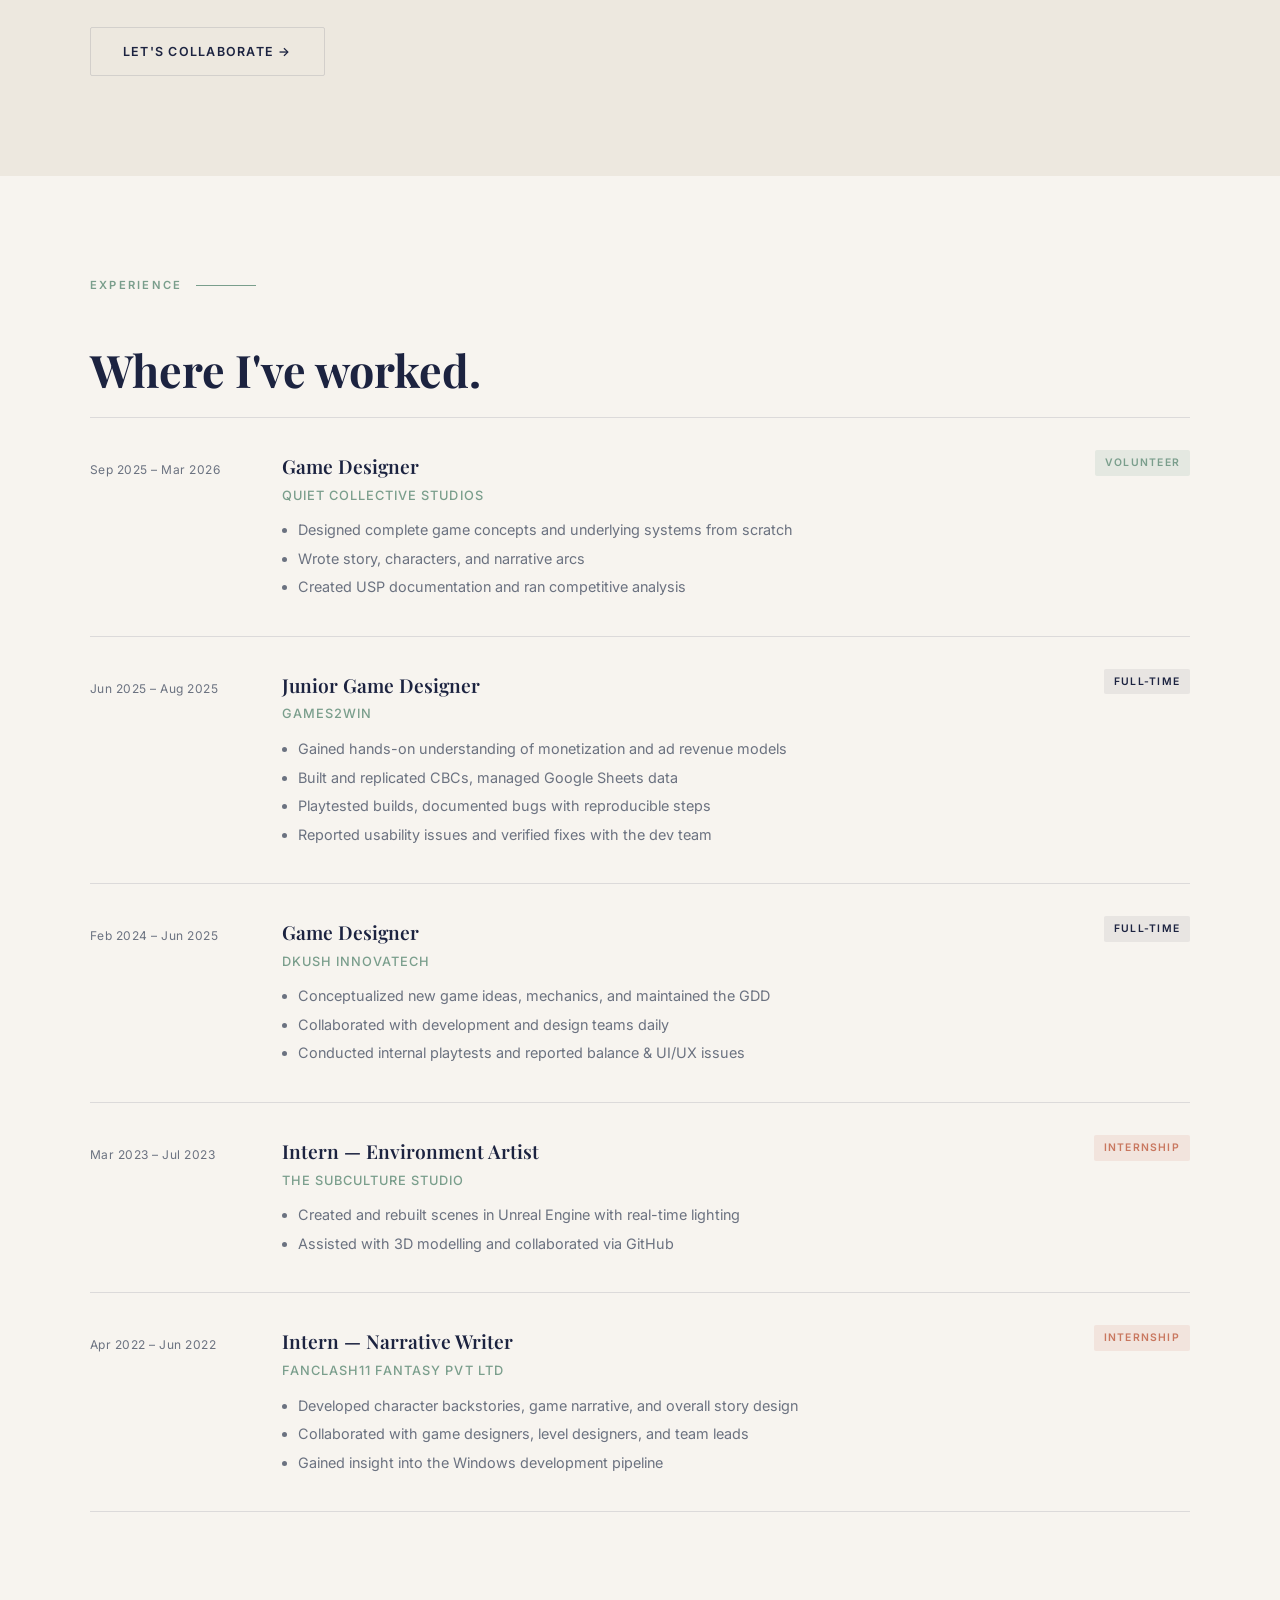
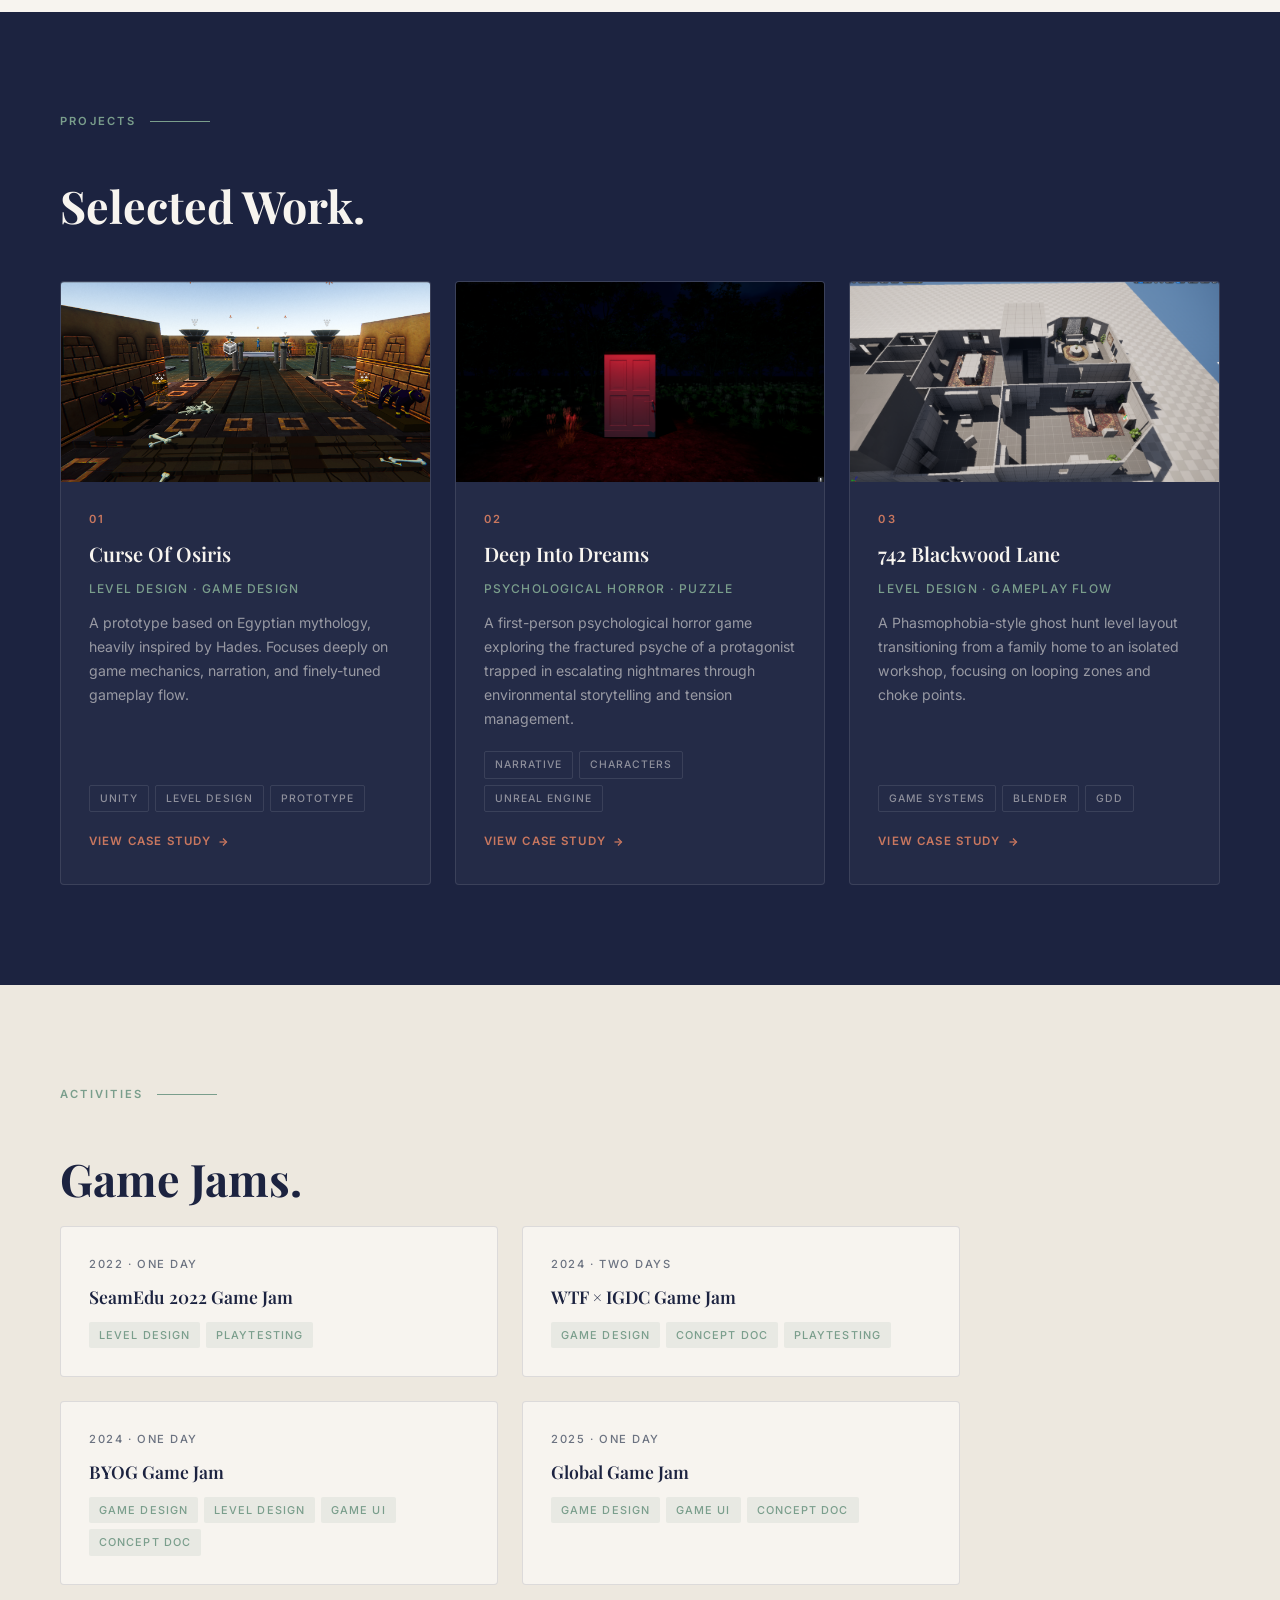
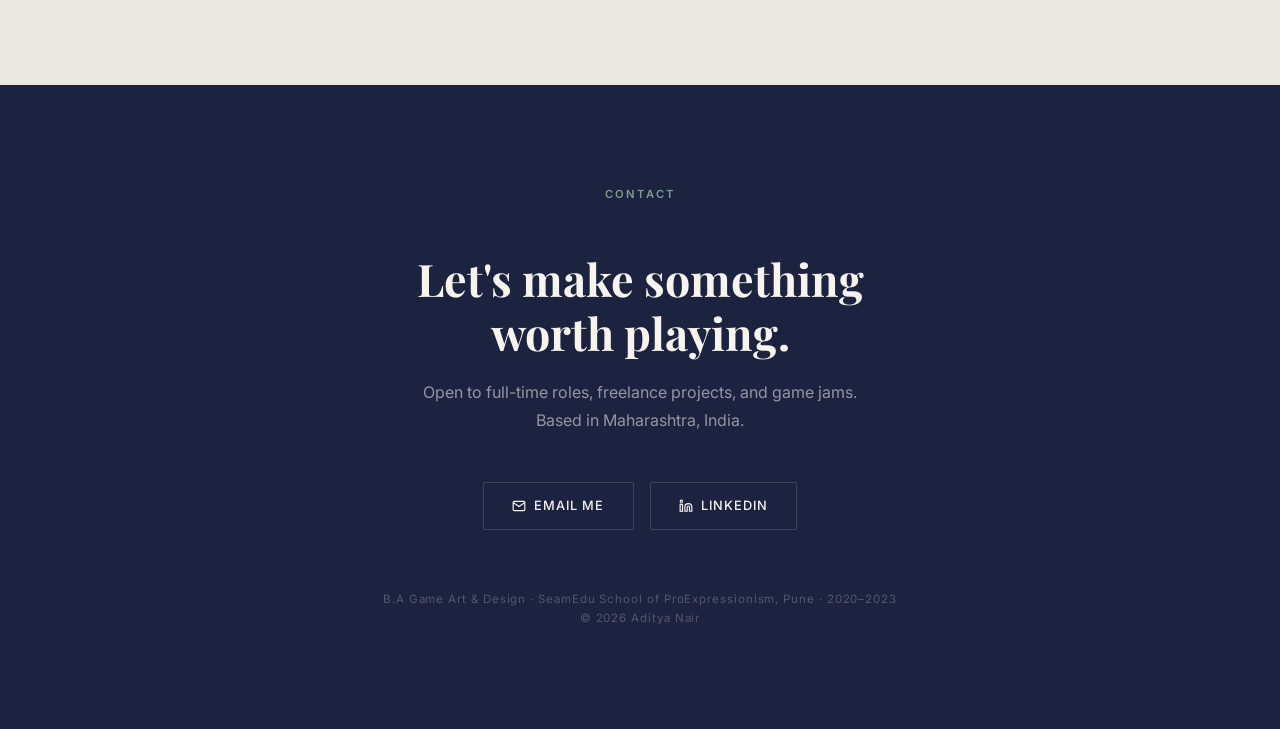
==== commit 88b53674: "Version .1 Testing Added Shared CSS File Improvements: Skip-to-content link for keyboard users All s" ====
--- a/index.html
+++ b/index.html
@@ -1,818 +1,484 @@
 <!DOCTYPE html>
 <html lang="en">
 <head>
-<meta charset="UTF-8" />
-<meta name="viewport" content="width=device-width, initial-scale=1.0" />
-<meta name="description" content="Portfolio of Aditya Nair, a Level and Game Designer specializing in immersive gameplay, structural flow, and engaging mechanics. Explore my latest projects." />
-<meta name="keywords" content="Aditya Nair, Game Designer, Level Designer, Level Design, Game Mechanics, Unity, Unreal Engine, Phasmophobia Level, Curse Of Osiris" />
-<meta name="author" content="Aditya Nair" />
-
-<!-- Open Graph / Facebook -->
-<meta property="og:type" content="website" />
-<meta property="og:title" content="Aditya Nair — Game & Level Designer Portfolio" />
-<meta property="og:description" content="Portfolio of Aditya Nair, a Level and Game Designer specializing in immersive gameplay, structural flow, and engaging mechanics." />
-<meta property="og:image" content="CurseOfOsiris/CO2.png" />
-
-<!-- Twitter -->
-<meta name="twitter:card" content="summary_large_image" />
-<meta name="twitter:title" content="Aditya Nair — Game & Level Designer Portfolio" />
-<meta name="twitter:description" content="Portfolio of Aditya Nair, a Level and Game Designer specializing in immersive gameplay, structural flow, and engaging mechanics." />
-<meta name="twitter:image" content="CurseOfOsiris/CO2.png" />
-
-<title>Aditya Nair — Game & Level Designer Portfolio</title>
-<link href="https://fonts.googleapis.com/css2?family=Playfair+Display:ital,wght@0,400;0,600;0,700;1,400;1,600&family=Inter:wght@300;400;500;600&display=swap" rel="stylesheet" />
-<style>
-  *, *::before, *::after { box-sizing: border-box; margin: 0; padding: 0; }
-
-  :root {
-    --bg:       #F7F4EF;
-    --bg-alt:   #EDE8DF;
-    --navy:     #1C2340;
-    --navy-60:  rgba(28,35,64,0.6);
-    --navy-20:  rgba(28,35,64,0.12);
-    --sage:     #7A9E8C;
-    --coral:    #C9775F;
-    --text:     #1C2340;
-    --muted:    #6B7280;
-    --white:    #FFFFFF;
-  }
-
-  html { scroll-behavior: smooth; }
-
-  body {
-    font-family: 'Inter', sans-serif;
-    background: var(--bg);
-    color: var(--text);
-    font-size: 16px;
-    line-height: 1.7;
-    overflow-x: hidden;
-  }
-
-  /* ── NAV ── */
-  nav {
-    position: fixed; top: 0; left: 0; right: 0; z-index: 100;
-    display: flex; justify-content: space-between; align-items: center;
-    padding: 20px 60px;
-    background: rgba(247,244,239,0.92);
-    backdrop-filter: blur(10px);
-    border-bottom: 1px solid var(--navy-20);
-    transition: padding .3s;
-  }
-  .nav-logo {
-    font-family: 'Playfair Display', serif;
-    font-size: 1.15rem; font-weight: 700;
-    letter-spacing: 0.02em; color: var(--navy);
-    text-decoration: none;
-  }
-  .nav-links { display: flex; gap: 36px; list-style: none; }
-  .nav-links a {
-    font-size: 0.8rem; font-weight: 500; letter-spacing: 0.1em;
-    text-transform: uppercase; color: var(--muted);
-    text-decoration: none; transition: color .2s;
-  }
-  .nav-links a:hover { color: var(--coral); }
-
-  /* ── HERO ── */
-  #hero {
-    min-height: 100vh;
-    display: grid; place-items: center;
-    padding: 140px 60px 80px;
-    position: relative;
-    overflow: hidden;
-  }
-  .hero-bg-text {
-    position: absolute;
-    font-family: 'Playfair Display', serif;
-    font-size: clamp(100px, 18vw, 240px);
-    font-weight: 700;
-    color: rgba(28,35,64,0.04);
-    letter-spacing: -0.02em;
-    pointer-events: none; user-select: none;
-    white-space: nowrap;
-    top: 50%; left: 50%;
-    transform: translate(-50%, -50%);
-  }
-  .hero-inner {
-    max-width: 900px; width: 100%;
-    display: flex; flex-direction: column; gap: 28px;
-    position: relative;
-  }
-  .hero-eyebrow {
-    font-size: 0.75rem; font-weight: 500;
-    letter-spacing: 0.18em; text-transform: uppercase;
-    color: var(--sage);
-    display: flex; align-items: center; gap: 12px;
-  }
-  .hero-eyebrow::before {
-    content: ''; display: block;
-    width: 36px; height: 1px; background: var(--sage);
-  }
-  .hero-headline {
-    font-family: 'Playfair Display', serif;
-    font-size: clamp(2.8rem, 6vw, 5.2rem);
-    line-height: 1.08; font-weight: 700;
-    color: var(--navy);
-  }
-  .hero-headline em {
-    font-style: italic; color: var(--coral);
-  }
-  .typewriter-line {
-    font-family: 'Playfair Display', serif;
-    font-size: clamp(1rem, 1.8vw, 1.25rem);
-    font-style: italic;
-    color: var(--navy-60);
-    min-height: 2em;
-    border-right: 2px solid var(--coral);
-    display: inline-block;
-    padding-right: 4px;
-    animation: blink 1s step-end infinite;
-    max-width: 680px;
-  }
-  @keyframes blink { 0%,100%{border-color:var(--coral)} 50%{border-color:transparent} }
-  .hero-cta {
-    display: flex; gap: 20px; flex-wrap: wrap; margin-top: 8px;
-  }
-  .btn {
-    display: inline-block;
-    padding: 13px 32px;
-    font-size: 0.8rem; font-weight: 600;
-    letter-spacing: 0.1em; text-transform: uppercase;
-    text-decoration: none; border-radius: 2px;
-    transition: all .25s;
-    cursor: pointer;
-  }
-  .btn-primary {
-    background: var(--navy); color: var(--bg);
-  }
-  .btn-primary:hover { background: var(--coral); }
-  .btn-ghost {
-    border: 1.5px solid var(--navy-20); color: var(--navy);
-  }
-  .btn-ghost:hover { border-color: var(--sage); color: var(--sage); }
-  .hero-scroll {
-    position: absolute; bottom: 40px; left: 60px;
-    display: flex; align-items: center; gap: 10px;
-    font-size: 0.7rem; letter-spacing: 0.12em; text-transform: uppercase;
-    color: var(--muted);
-  }
-  .hero-scroll::after {
-    content: ''; display: block;
-    width: 1px; height: 48px; background: var(--muted);
-    animation: scrollLine 1.6s ease-in-out infinite;
-  }
-  @keyframes scrollLine { 0%,100%{opacity:1;transform:scaleY(1)} 50%{opacity:0.3;transform:scaleY(0.4)} }
-
-  /* ── SECTION BASE ── */
-  section { padding: 100px 60px; }
-  .section-label {
-    font-size: 0.7rem; font-weight: 600;
-    letter-spacing: 0.2em; text-transform: uppercase;
-    color: var(--sage); margin-bottom: 48px;
-    display: flex; align-items: center; gap: 14px;
-  }
-  .section-label::after {
-    content: ''; flex: 1; max-width: 60px;
-    height: 1px; background: var(--sage);
-  }
-  .section-title {
-    font-family: 'Playfair Display', serif;
-    font-size: clamp(1.8rem, 3.5vw, 2.8rem);
-    font-weight: 700; line-height: 1.2;
-    color: var(--navy); margin-bottom: 20px;
-  }
-
-  /* ── ABOUT ── */
-  #about { background: var(--bg-alt); }
-  .about-grid {
-    display: grid;
-    grid-template-columns: 1fr 1fr;
-    gap: 80px; max-width: 1100px; margin: 0 auto;
-    align-items: start;
-  }
-  .about-left {}
-  .about-body {
-    font-size: 1.05rem; color: var(--navy);
-    line-height: 1.85; margin-bottom: 28px;
-  }
-  .about-body p + p { margin-top: 16px; }
-  .about-pull {
-    font-family: 'Playfair Display', serif;
-    font-size: 1.35rem; font-style: italic;
-    color: var(--coral); line-height: 1.5;
-    border-left: 3px solid var(--coral);
-    padding-left: 24px; margin: 36px 0;
-  }
-  .about-right { display: flex; flex-direction: column; gap: 32px; }
-  .skills-block h4 {
-    font-size: 0.7rem; font-weight: 600;
-    letter-spacing: 0.15em; text-transform: uppercase;
-    color: var(--sage); margin-bottom: 14px;
-  }
-  .skill-tags { display: flex; flex-wrap: wrap; gap: 8px; }
-  .skill-tag {
-    font-size: 0.78rem; font-weight: 500;
-    padding: 6px 14px;
-    border: 1px solid var(--navy-20);
-    border-radius: 2px; color: var(--navy);
-    background: var(--bg);
-    transition: all .2s;
-  }
-  .skill-tag:hover { border-color: var(--sage); color: var(--sage); }
-  .lang-row { display: flex; gap: 12px; flex-wrap: wrap; }
-
-  /* ── WORK ── */
-  #work { background: var(--bg); max-width: 1200px; margin: 0 auto; }
-  .work-list { display: flex; flex-direction: column; gap: 0; }
-  .work-item {
-    display: grid;
-    grid-template-columns: 160px 1fr auto;
-    align-items: baseline;
-    gap: 32px;
-    padding: 32px 0;
-    border-bottom: 1px solid var(--navy-20);
-    transition: background .2s;
-    position: relative;
-  }
-  .work-item:first-child { border-top: 1px solid var(--navy-20); }
-  .work-period {
-    font-size: 0.75rem; font-weight: 400;
-    color: var(--muted); letter-spacing: 0.04em;
-    padding-top: 4px;
-  }
-  .work-main {}
-  .work-role {
-    font-family: 'Playfair Display', serif;
-    font-size: 1.2rem; font-weight: 600;
-    color: var(--navy); margin-bottom: 2px;
-  }
-  .work-company {
-    font-size: 0.8rem; font-weight: 500;
-    letter-spacing: 0.08em; text-transform: uppercase;
-    color: var(--sage); margin-bottom: 12px;
-  }
-  .work-desc {
-    font-size: 0.9rem; color: var(--muted);
-    line-height: 1.7; max-width: 560px;
-  }
-  .work-desc ul { padding-left: 16px; }
-  .work-desc li { margin-bottom: 4px; }
-  .work-badge {
-    font-size: 0.65rem; font-weight: 600;
-    letter-spacing: 0.12em; text-transform: uppercase;
-    padding: 4px 10px; border-radius: 2px;
-    align-self: flex-start;
-    white-space: nowrap;
-  }
-  .badge-volunteer { background: rgba(122,158,140,0.15); color: var(--sage); }
-  .badge-full { background: rgba(28,35,64,0.07); color: var(--navy); }
-
-  /* ── PROJECTS ── */
-  #projects { background: var(--navy); }
-  #projects .section-label { color: var(--sage); }
-  #projects .section-label::after { background: var(--sage); }
-  #projects .section-title { color: var(--bg); }
-  .projects-grid {
-    display: grid;
-    grid-template-columns: repeat(3, 1fr);
-    gap: 24px; max-width: 1200px; margin: 0 auto;
-  }
-  .project-card {
-    background: rgba(255,255,255,0.04);
-    border: 1px solid rgba(255,255,255,0.1);
-    border-radius: 4px;
-    padding: 0;
-    display: flex; flex-direction: column;
-    transition: all .3s;
-    cursor: pointer;
-    position: relative; overflow: hidden;
-    text-decoration: none;
-  }
-  .project-card::before {
-    content: ''; position: absolute;
-    inset: 0; opacity: 0; z-index: 1;
-    background: linear-gradient(135deg, rgba(201,119,95,0.08), transparent);
-    transition: opacity .3s;
-  }
-  .project-card:hover { border-color: rgba(201,119,95,0.4); transform: translateY(-6px); box-shadow: 0 20px 48px rgba(0,0,0,0.4); }
-  .project-card:hover::before { opacity: 1; }
-  .project-card-img {
-    width: 100%; height: 200px;
-    object-fit: cover;
-    display: block;
-    transition: transform .5s ease;
-  }
-  .project-card:hover .project-card-img { transform: scale(1.04); }
-  .project-img-wrap {
-    overflow: hidden;
-    position: relative;
-  }
-  .project-img-arrow {
-    position: absolute; bottom: 14px; right: 16px;
-    width: 36px; height: 36px;
-    background: var(--coral);
-    border-radius: 50%;
-    display: flex; align-items: center; justify-content: center;
-    opacity: 0;
-    transform: translateY(8px);
-    transition: all .3s;
-    z-index: 2;
-  }
-  .project-card:hover .project-img-arrow { opacity: 1; transform: translateY(0); }
-  .project-img-arrow svg { display: block; }
-  .project-body {
-    padding: 28px 28px 32px;
-    display: flex; flex-direction: column; gap: 12px; flex: 1;
-  }
-  .project-num {
-    font-size: 0.7rem; font-weight: 600;
-    letter-spacing: 0.2em; text-transform: uppercase;
-    color: var(--coral);
-  }
-  .project-title {
-    font-family: 'Playfair Display', serif;
-    font-size: 1.25rem; font-weight: 600;
-    color: var(--bg); line-height: 1.3;
-  }
-  .project-type {
-    font-size: 0.75rem; font-weight: 500;
-    letter-spacing: 0.1em; text-transform: uppercase;
-    color: var(--sage);
-  }
-  .project-desc {
-    font-size: 0.88rem; color: rgba(247,244,239,0.55);
-    line-height: 1.7;
-  }
-  .project-tags { display: flex; flex-wrap: wrap; gap: 6px; margin-top: auto; padding-top: 8px; }
-  .project-tag {
-    font-size: 0.65rem; font-weight: 500;
-    letter-spacing: 0.1em; text-transform: uppercase;
-    padding: 4px 10px;
-    border: 1px solid rgba(255,255,255,0.1);
-    border-radius: 2px; color: rgba(247,244,239,0.5);
-  }
-  .project-cta {
-    font-size: 0.72rem; font-weight: 600;
-    letter-spacing: 0.1em; text-transform: uppercase;
-    color: var(--coral);
-    display: flex; align-items: center; gap: 6px;
-    margin-top: 8px;
-    transition: gap .2s;
-  }
-  .project-card:hover .project-cta { gap: 10px; }
-
-  /* ── GAME JAMS ── */
-  #jams { background: var(--bg-alt); }
-  .jams-grid {
-    display: grid; grid-template-columns: repeat(2, 1fr);
-    gap: 24px; max-width: 900px;
-  }
-  .jam-card {
-    background: var(--bg); border: 1px solid var(--navy-20);
-    border-radius: 4px; padding: 28px 28px;
-    transition: border-color .2s;
-  }
-  .jam-card:hover { border-color: var(--sage); }
-  .jam-year {
-    font-size: 0.7rem; font-weight: 500;
-    letter-spacing: 0.14em; text-transform: uppercase;
-    color: var(--muted); margin-bottom: 8px;
-  }
-  .jam-name {
-    font-family: 'Playfair Display', serif;
-    font-size: 1.1rem; font-weight: 600;
-    color: var(--navy); margin-bottom: 10px;
-  }
-  .jam-roles { display: flex; flex-wrap: wrap; gap: 6px; }
-  .jam-role {
-    font-size: 0.68rem; font-weight: 500;
-    letter-spacing: 0.1em; text-transform: uppercase;
-    padding: 4px 10px; border-radius: 2px;
-    background: rgba(122,158,140,0.12); color: var(--sage);
-  }
-
-  /* ── CONTACT ── */
-  #contact {
-    background: var(--navy);
-    text-align: center; padding: 100px 60px 80px;
-  }
-  #contact .section-label { justify-content: center; }
-  #contact .section-label::after { display: none; }
-  #contact .section-title { color: var(--bg); }
-  .contact-sub {
-    font-size: 1rem; color: rgba(247,244,239,0.55);
-    max-width: 480px; margin: 0 auto 48px;
-  }
-  .contact-links {
-    display: flex; gap: 16px; flex-wrap: wrap;
-    justify-content: center; margin-bottom: 60px;
-  }
-  .contact-link {
-    display: flex; align-items: center; gap: 8px;
-    font-size: 0.8rem; font-weight: 500;
-    letter-spacing: 0.08em; text-transform: uppercase;
-    padding: 12px 28px;
-    border: 1.5px solid rgba(255,255,255,0.15);
-    border-radius: 2px; color: var(--bg);
-    text-decoration: none; transition: all .2s;
-  }
-  .contact-link:hover { border-color: var(--coral); color: var(--coral); }
-  .footer-line {
-    font-size: 0.72rem; color: rgba(247,244,239,0.25);
-    letter-spacing: 0.08em;
-  }
-
-  /* ── RESPONSIVE ── */
-  @media (max-width: 900px) {
-    nav { padding: 16px 28px; }
-    .nav-links { gap: 20px; }
-    section { padding: 72px 28px; }
-    #hero { padding: 120px 28px 80px; }
-    .about-grid { grid-template-columns: 1fr; gap: 48px; }
-    .projects-grid { grid-template-columns: 1fr; }
-    .jams-grid { grid-template-columns: 1fr; }
-    .work-item { grid-template-columns: 1fr; gap: 8px; }
-    .work-period { margin-bottom: -4px; }
-    .hero-scroll { left: 28px; }
-  }
-  @media (max-width: 600px) {
-    .nav-links { display: none; }
-    .hero-headline { font-size: 2.4rem; }
-    .projects-grid { gap: 16px; }
-  }
-  @media (prefers-reduced-motion: reduce) {
-    *, *::before, *::after { animation: none !important; transition: none !important; }
-  }
-</style>
+  <meta charset="UTF-8" />
+  <meta name="viewport" content="width=device-width, initial-scale=1.0" />
+  <meta name="description" content="Portfolio of Aditya Nair, a Level and Game Designer specializing in immersive gameplay, structural flow, and engaging mechanics. Explore my latest projects." />
+  <meta name="keywords" content="Aditya Nair, Game Designer, Level Designer, Level Design, Game Mechanics, Unity, Unreal Engine, Phasmophobia Level, Curse Of Osiris" />
+  <meta name="author" content="Aditya Nair" />
+
+  <!-- Open Graph -->
+  <meta property="og:type"        content="website" />
+  <meta property="og:title"       content="Aditya Nair — Game & Level Designer Portfolio" />
+  <meta property="og:description" content="Portfolio of Aditya Nair, a Level and Game Designer specializing in immersive gameplay, structural flow, and engaging mechanics." />
+  <meta property="og:image"       content="CurseOfOsiris/CO2.png" />
+  <meta property="og:url"         content="https://gd-kateki.github.io/Personal-Website/" />
+
+  <!-- Twitter Card -->
+  <meta name="twitter:card"        content="summary_large_image" />
+  <meta name="twitter:title"       content="Aditya Nair — Game & Level Designer Portfolio" />
+  <meta name="twitter:description" content="Portfolio of Aditya Nair, a Level and Game Designer specializing in immersive gameplay, structural flow, and engaging mechanics." />
+  <meta name="twitter:image"       content="CurseOfOsiris/CO2.png" />
+
+  <title>Aditya Nair — Game & Level Designer Portfolio</title>
+
+  <!-- Preconnect for font performance -->
+  <link rel="preconnect" href="https://fonts.googleapis.com" />
+  <link rel="preconnect" href="https://fonts.gstatic.com" crossorigin />
+  <link href="https://fonts.googleapis.com/css2?family=Playfair+Display:ital,wght@0,400;0,600;0,700;1,400;1,600&family=Inter:wght@300;400;500;600&display=swap" rel="stylesheet" />
+
+  <link rel="stylesheet" href="style.css" />
 </head>
 <body>
 
-<!-- NAV -->
-<nav>
-  <a class="nav-logo" href="#hero">Aditya Nair</a>
-  <ul class="nav-links">
-    <li><a href="#about">About</a></li>
-    <li><a href="#work">Work</a></li>
-    <li><a href="#projects">Projects</a></li>
-    <li><a href="#jams">Jams</a></li>
-    <li><a href="#contact">Contact</a></li>
-  </ul>
-</nav>
-
-<!-- HERO -->
-<section id="hero">
-  <div class="hero-bg-text">Story</div>
-  <div class="hero-inner">
-    <div class="hero-eyebrow">Game Designer &amp; Narrative Designer</div>
-    <h1 class="hero-headline">
-      Worlds built<br>from <em>words</em><br>and wonder.
-    </h1>
-    <div class="typewriter-line" id="typewriter"></div>
-    <div class="hero-cta">
-      <a href="#projects" class="btn btn-primary">View Projects</a>
-      <a href="#contact" class="btn btn-ghost">Get in touch</a>
-    </div>
+  <!-- Accessibility: skip to main content -->
+  <a class="skip-link" href="#main">Skip to content</a>
+
+  <!-- NAV -->
+  <nav id="nav" role="navigation" aria-label="Main navigation">
+    <a class="nav-logo" href="#hero" aria-label="Aditya Nair — home">Aditya Nair</a>
+
+    <ul class="nav-links" role="list">
+      <li><a href="#about">About</a></li>
+      <li><a href="#work">Work</a></li>
+      <li><a href="#projects">Projects</a></li>
+      <li><a href="#jams">Jams</a></li>
+      <li><a href="#contact">Contact</a></li>
+    </ul>
+
+    <!-- Mobile hamburger -->
+    <button class="nav-toggle" aria-expanded="false" aria-controls="nav-drawer" aria-label="Open navigation menu">
+      <span></span>
+      <span></span>
+      <span></span>
+    </button>
+  </nav>
+
+  <!-- Mobile nav drawer -->
+  <div id="nav-drawer" class="nav-drawer" role="dialog" aria-label="Mobile navigation">
+    <a href="#about"    class="drawer-link">About</a>
+    <a href="#work"     class="drawer-link">Work</a>
+    <a href="#projects" class="drawer-link">Projects</a>
+    <a href="#jams"     class="drawer-link">Jams</a>
+    <a href="#contact"  class="drawer-link">Contact</a>
   </div>
-  <div class="hero-scroll">Scroll</div>
-</section>
-
-<!-- ABOUT -->
-<section id="about">
-  <div class="about-grid">
-    <div class="about-left">
-      <div class="section-label">About</div>
-      <h2 class="section-title">Designing experiences<br>that linger.</h2>
-      <div class="about-body">
-        <p>I graduated from the Game Art &amp; Design program at SeamEdu School of ProExpressionism, Pune — and since then, I've been driven by a single conviction: games have the power to transport players to extraordinary worlds, evoke real emotions, and tell stories that stay long after the screen goes dark.</p>
-        <p>I work at the intersection of game design, level design, and narrative writing. Whether I'm shaping a world's systems or the voice of its characters, I bring a player-first mindset and an eye for detail that makes every interaction feel intentional.</p>
-      </div>
-      <div class="about-pull">
-        "Polished, bug-free gameplay is not just a technical goal — it's a form of respect for the player."
-      </div>
-      <a href="#contact" class="btn btn-ghost" style="display:inline-block">Let's collaborate →</a>
-    </div>
-    <div class="about-right">
-      <div class="skills-block">
-        <h4>Software</h4>
-        <div class="skill-tags">
-          <span class="skill-tag">Unreal Engine</span>
-          <span class="skill-tag">Unity</span>
-          <span class="skill-tag">Autodesk Maya</span>
-          <span class="skill-tag">Blender</span>
-          <span class="skill-tag">Photoshop</span>
-        </div>
-      </div>
-      <div class="skills-block">
-        <h4>Tools &amp; Productivity</h4>
-        <div class="skill-tags">
-          <span class="skill-tag">Clickup</span>
-          <span class="skill-tag">Notion</span>
-          <span class="skill-tag">Trello</span>
-          <span class="skill-tag">JIRA</span>
-          <span class="skill-tag">Slack</span>
-          <span class="skill-tag">Office 365</span>
-          <span class="skill-tag">Google Tools</span>
-        </div>
-      </div>
-      <div class="skills-block">
-        <h4>Core Skills</h4>
-        <div class="skill-tags">
-          <span class="skill-tag">Level Design</span>
-          <span class="skill-tag">Game Systems</span>
-          <span class="skill-tag">Narrative Writing</span>
-          <span class="skill-tag">GDD Documentation</span>
-          <span class="skill-tag">Playtesting &amp; QA</span>
-          <span class="skill-tag">UI/UX Feedback</span>
-          <span class="skill-tag">CBCs</span>
-          <span class="skill-tag">Competitive Analysis</span>
-        </div>
-      </div>
-      <div class="skills-block">
-        <h4>Languages</h4>
-        <div class="lang-row">
-          <span class="skill-tag">English</span>
-          <span class="skill-tag">Hindi</span>
-          <span class="skill-tag">Marathi</span>
-          <span class="skill-tag">Malayalam</span>
-        </div>
-      </div>
-    </div>
-  </div>
-</section>
-
-<!-- WORK -->
-<section id="work" style="max-width:1200px; margin:0 auto; padding:100px 60px;">
-  <div class="section-label">Experience</div>
-  <h2 class="section-title">Where I've worked.</h2>
-  <div class="work-list">
-
-    <div class="work-item">
-      <div class="work-period">Sep 2025 – Mar 2026</div>
-      <div class="work-main">
-        <div class="work-role">Game Designer</div>
-        <div class="work-company">Quiet Collective Studios</div>
-        <div class="work-desc">
-          <ul>
-            <li>Designed complete game concepts and underlying systems from scratch</li>
-            <li>Wrote story, characters, and narrative arcs</li>
-            <li>Created USP documentation and ran competitive analysis</li>
-          </ul>
-        </div>
-      </div>
-      <span class="work-badge badge-volunteer">Volunteer</span>
-    </div>
-
-    <div class="work-item">
-      <div class="work-period">Jun 2025 – Aug 2025</div>
-      <div class="work-main">
-        <div class="work-role">Junior Game Designer</div>
-        <div class="work-company">Games2Win</div>
-        <div class="work-desc">
-          <ul>
-            <li>Gained hands-on understanding of monetization and ad revenue models</li>
-            <li>Built and replicated CBCs, managed Google Sheets data</li>
-            <li>Playtested builds, documented bugs with reproducible steps</li>
-            <li>Reported usability issues and verified fixes with the dev team</li>
-          </ul>
-        </div>
-      </div>
-      <span class="work-badge badge-full">Full-time</span>
-    </div>
-
-    <div class="work-item">
-      <div class="work-period">Feb 2024 – Jun 2025</div>
-      <div class="work-main">
-        <div class="work-role">Game Designer</div>
-        <div class="work-company">Dkush Innovatech</div>
-        <div class="work-desc">
-          <ul>
-            <li>Conceptualized new game ideas, mechanics, and maintained the GDD</li>
-            <li>Collaborated with development and design teams daily</li>
-            <li>Conducted internal playtests and reported balance &amp; UI/UX issues</li>
-          </ul>
-        </div>
-      </div>
-      <span class="work-badge badge-full">Full-time</span>
-    </div>
-
-    <div class="work-item">
-      <div class="work-period">Mar 2023 – Jul 2023</div>
-      <div class="work-main">
-        <div class="work-role">Intern — Environment Artist</div>
-        <div class="work-company">The Subculture Studio</div>
-        <div class="work-desc">
-          <ul>
-            <li>Created and rebuilt scenes in Unreal Engine with real-time lighting</li>
-            <li>Assisted with 3D modelling and collaborated via GitHub</li>
-          </ul>
-        </div>
-      </div>
-      <span class="work-badge badge-full">Internship</span>
-    </div>
-
-    <div class="work-item">
-      <div class="work-period">Apr 2022 – Jun 2022</div>
-      <div class="work-main">
-        <div class="work-role">Intern — Narrative Writer</div>
-        <div class="work-company">Fanclash11 Fantasy Pvt Ltd</div>
-        <div class="work-desc">
-          <ul>
-            <li>Developed character backstories, game narrative, and overall story design</li>
-            <li>Collaborated with game designers, level designers, and team leads</li>
-            <li>Gained insight into the Windows development pipeline</li>
-          </ul>
-        </div>
-      </div>
-      <span class="work-badge badge-full">Internship</span>
-    </div>
-
-  </div>
-</section>
-
-<!-- PROJECTS -->
-<section id="projects">
-  <div class="section-label">Projects</div>
-  <h2 class="section-title" style="color:var(--bg); max-width:1200px; margin:0 auto 48px;">Selected Work.</h2>
-  <div class="projects-grid">
-
-    <a class="project-card" href="project1.html" id="project-card-1">
-      <div class="project-img-wrap">
-        <img class="project-card-img" src="CurseOfOsiris/CO1.png" alt="Curse of Osiris — Level Design project" />
-        <div class="project-img-arrow">
-          <svg width="14" height="14" viewBox="0 0 24 24" fill="none" stroke="white" stroke-width="2.5"><line x1="5" y1="12" x2="19" y2="12"/><polyline points="12 5 19 12 12 19"/></svg>
-        </div>
-      </div>
-      <div class="project-body">
-        <div class="project-num">01</div>
-        <div class="project-title">Curse Of Osiris</div>
-        <div class="project-type">Level Design · Game Design</div>
-        <div class="project-desc">A prototype based on Egyptian mythology, heavily inspired by Hades. Focuses deeply on game mechanics, narration, and finely-tuned gameplay flow.</div>
-        <div class="project-tags">
-          <span class="project-tag">Unity</span>
-          <span class="project-tag">Level Design</span>
-          <span class="project-tag">Prototype</span>
-        </div>
-        <div class="project-cta">View Case Study <svg width="12" height="12" viewBox="0 0 24 24" fill="none" stroke="currentColor" stroke-width="2.5"><line x1="5" y1="12" x2="19" y2="12"/><polyline points="12 5 19 12 12 19"/></svg></div>
-      </div>
-    </a>
-
-    <a class="project-card" href="project2.html" id="project-card-2">
-      <div class="project-img-wrap">
-        <img class="project-card-img" src="DeepIntoDreams/DD2.png" alt="Deep Into Dreams — Narrative Design project" />
-        <div class="project-img-arrow">
-          <svg width="14" height="14" viewBox="0 0 24 24" fill="none" stroke="white" stroke-width="2.5"><line x1="5" y1="12" x2="19" y2="12"/><polyline points="12 5 19 12 12 19"/></svg>
-        </div>
-      </div>
-      <div class="project-body">
-        <div class="project-num">02</div>
-        <div class="project-title">Deep Into Dreams</div>
-        <div class="project-type">Psychological Horror · Puzzle</div>
-        <div class="project-desc">A first-person psychological horror game exploring the fractured psyche of a protagonist trapped in escalating nightmares through environmental storytelling and tension management.</div>
-        <div class="project-tags">
-          <span class="project-tag">Narrative</span>
-          <span class="project-tag">Characters</span>
-          <span class="project-tag">Unreal Engine</span>
-        </div>
-        <div class="project-cta">View Case Study <svg width="12" height="12" viewBox="0 0 24 24" fill="none" stroke="currentColor" stroke-width="2.5"><line x1="5" y1="12" x2="19" y2="12"/><polyline points="12 5 19 12 12 19"/></svg></div>
-      </div>
-    </a>
-
-    <a class="project-card" href="project3.html" id="project-card-3">
-      <div class="project-img-wrap">
-        <img class="project-card-img" src="HauntingHouse/HH2.png" alt="Haunting House — Game Design project" />
-        <div class="project-img-arrow">
-          <svg width="14" height="14" viewBox="0 0 24 24" fill="none" stroke="white" stroke-width="2.5"><line x1="5" y1="12" x2="19" y2="12"/><polyline points="12 5 19 12 12 19"/></svg>
-        </div>
-      </div>
-      <div class="project-body">
-        <div class="project-num">03</div>
-        <div class="project-title">742 Blackwood Lane</div>
-        <div class="project-type">Level Design · Gameplay Flow</div>
-        <div class="project-desc">A Phasmophobia-style ghost hunt level layout transitioning from a family home to an isolated workshop, focusing on looping zones and choke points.</div>
-        <div class="project-tags">
-          <span class="project-tag">Game Systems</span>
-          <span class="project-tag">Blender</span>
-          <span class="project-tag">GDD</span>
-        </div>
-        <div class="project-cta">View Case Study <svg width="12" height="12" viewBox="0 0 24 24" fill="none" stroke="currentColor" stroke-width="2.5"><line x1="5" y1="12" x2="19" y2="12"/><polyline points="12 5 19 12 12 19"/></svg></div>
-      </div>
-    </a>
-
-  </div>
-</section>
-
-<!-- GAME JAMS -->
-<section id="jams">
-  <div class="section-label">Activities</div>
-  <h2 class="section-title">Game Jams.</h2>
-  <div class="jams-grid">
-    <div class="jam-card">
-      <div class="jam-year">2022 · One Day</div>
-      <div class="jam-name">SeamEdu 2022 Game Jam</div>
-      <div class="jam-roles">
-        <span class="jam-role">Level Design</span>
-        <span class="jam-role">Playtesting</span>
-      </div>
-    </div>
-    <div class="jam-card">
-      <div class="jam-year">2024 · Two Days</div>
-      <div class="jam-name">WTF × IGDC Game Jam</div>
-      <div class="jam-roles">
-        <span class="jam-role">Game Design</span>
-        <span class="jam-role">Concept Doc</span>
-        <span class="jam-role">Playtesting</span>
-      </div>
-    </div>
-    <div class="jam-card">
-      <div class="jam-year">2024 · One Day</div>
-      <div class="jam-name">BYOG Game Jam</div>
-      <div class="jam-roles">
-        <span class="jam-role">Game Design</span>
-        <span class="jam-role">Level Design</span>
-        <span class="jam-role">Game UI</span>
-        <span class="jam-role">Concept Doc</span>
-      </div>
-    </div>
-    <div class="jam-card">
-      <div class="jam-year">2025 · One Day</div>
-      <div class="jam-name">Global Game Jam</div>
-      <div class="jam-roles">
-        <span class="jam-role">Game Design</span>
-        <span class="jam-role">Game UI</span>
-        <span class="jam-role">Concept Doc</span>
-      </div>
-    </div>
-  </div>
-</section>
-
-<!-- CONTACT -->
-<section id="contact">
-  <div class="section-label">Contact</div>
-  <h2 class="section-title">Let's make something<br>worth playing.</h2>
-  <p class="contact-sub">Open to full-time roles, freelance projects, and game jams. Based in Maharashtra, India.</p>
-  <div class="contact-links">
-    <a href="mailto:aditya.gamedesigner0402@gmail.com" class="contact-link">
-      <svg width="14" height="14" viewBox="0 0 24 24" fill="none" stroke="currentColor" stroke-width="2"><path d="M4 4h16c1.1 0 2 .9 2 2v12c0 1.1-.9 2-2 2H4c-1.1 0-2-.9-2-2V6c0-1.1.9-2 2-2z"/><polyline points="22,6 12,13 2,6"/></svg>
-      Email me
-    </a>
-    <a href="tel:+919820514482" class="contact-link">
-      <svg width="14" height="14" viewBox="0 0 24 24" fill="none" stroke="currentColor" stroke-width="2"><path d="M22 16.92v3a2 2 0 01-2.18 2 19.79 19.79 0 01-8.63-3.07A19.5 19.5 0 013.07 9.81a19.79 19.79 0 01-3.07-8.67A2 2 0 012.18 1h3a2 2 0 012 1.72c.127.96.361 1.903.7 2.81a2 2 0 01-.45 2.11L6.91 8.16a16 16 0 006.91 6.91l1.52-1.52a2 2 0 012.11-.45c.907.339 1.85.573 2.81.7A2 2 0 0122 16.92z"/></svg>
-      +91 98205-14482
-    </a>
-    <a href="https://www.linkedin.com/in/adityanair0402/" class="contact-link" target="_blank" rel="noopener noreferrer">
-      <svg width="14" height="14" viewBox="0 0 24 24" fill="none" stroke="currentColor" stroke-width="2"><path d="M16 8a6 6 0 016 6v7h-4v-7a2 2 0 00-2-2 2 2 0 00-2 2v7h-4v-7a6 6 0 016-6z"/><rect x="2" y="9" width="4" height="12"/><circle cx="4" cy="4" r="2"/></svg>
-      LinkedIn
-    </a>
-  </div>
-  <div class="footer-line">
-    B.A Game Art &amp; Design · SeamEdu School of ProExpressionism, Pune · 2020–2023<br>
-    &copy; 2026 Aditya Nair
-  </div>
-</section>
-
-<script>
-  // Typewriter
-  const lines = [
-    "Every level is a sentence. Every world, a novel.",
-    "I design the rules players forget they're following.",
-    "Stories that live inside mechanics.",
-    "From concept document to playtest — start to finish.",
-  ];
-  let lineIdx = 0, charIdx = 0, deleting = false;
-  const el = document.getElementById('typewriter');
-  function type() {
-    const current = lines[lineIdx];
-    if (!deleting) {
-      el.textContent = current.slice(0, ++charIdx);
-      if (charIdx === current.length) {
-        setTimeout(() => { deleting = true; type(); }, 2800);
-        return;
+
+  <main id="main">
+
+    <!-- HERO -->
+    <section id="hero" aria-label="Introduction">
+      <div class="hero-bg-text" aria-hidden="true">Story</div>
+      <div class="hero-inner">
+        <div class="hero-eyebrow">Game Designer &amp; Narrative Designer</div>
+        <h1 class="hero-headline">
+          Worlds built<br>from <em>words</em><br>and wonder.
+        </h1>
+        <div class="typewriter-line" id="typewriter" aria-live="polite"></div>
+        <div class="hero-cta">
+          <a href="#projects" class="btn btn-primary">View Projects</a>
+          <a href="#contact"  class="btn btn-ghost">Get in touch</a>
+        </div>
+      </div>
+      <div class="hero-scroll" aria-hidden="true">Scroll</div>
+    </section>
+
+    <!-- ABOUT -->
+    <section id="about" aria-labelledby="about-title">
+      <div class="about-grid">
+        <div class="about-left reveal">
+          <div class="section-label" aria-hidden="true">About</div>
+          <h2 id="about-title" class="section-title">Designing experiences<br>that linger.</h2>
+          <div class="about-body">
+            <p>I graduated from the Game Art &amp; Design program at SeamEdu School of ProExpressionism, Pune — and since then, I've been driven by a single conviction: games have the power to transport players to extraordinary worlds, evoke real emotions, and tell stories that stay long after the screen goes dark.</p>
+            <p>I work at the intersection of game design, level design, and narrative writing. Whether I'm shaping a world's systems or the voice of its characters, I bring a player-first mindset and an eye for detail that makes every interaction feel intentional.</p>
+          </div>
+          <blockquote class="about-pull">
+            "Polished, bug-free gameplay is not just a technical goal — it's a form of respect for the player."
+          </blockquote>
+          <a href="#contact" class="btn btn-ghost" style="display:inline-block">Let's collaborate →</a>
+        </div>
+
+        <div class="about-right reveal">
+          <div class="skills-block">
+            <h4>Software</h4>
+            <div class="skill-tags">
+              <span class="skill-tag">Unreal Engine</span>
+              <span class="skill-tag">Unity</span>
+              <span class="skill-tag">Autodesk Maya</span>
+              <span class="skill-tag">Blender</span>
+              <span class="skill-tag">Photoshop</span>
+            </div>
+          </div>
+          <div class="skills-block">
+            <h4>Tools &amp; Productivity</h4>
+            <div class="skill-tags">
+              <span class="skill-tag">Clickup</span>
+              <span class="skill-tag">Notion</span>
+              <span class="skill-tag">Trello</span>
+              <span class="skill-tag">JIRA</span>
+              <span class="skill-tag">Slack</span>
+              <span class="skill-tag">Office 365</span>
+              <span class="skill-tag">Google Tools</span>
+            </div>
+          </div>
+          <div class="skills-block">
+            <h4>Core Skills</h4>
+            <div class="skill-tags">
+              <span class="skill-tag">Level Design</span>
+              <span class="skill-tag">Game Systems</span>
+              <span class="skill-tag">Narrative Writing</span>
+              <span class="skill-tag">GDD Documentation</span>
+              <span class="skill-tag">Playtesting &amp; QA</span>
+              <span class="skill-tag">UI/UX Feedback</span>
+              <span class="skill-tag">CBCs</span>
+              <span class="skill-tag">Competitive Analysis</span>
+            </div>
+          </div>
+          <div class="skills-block">
+            <h4>Languages</h4>
+            <div class="lang-row">
+              <span class="skill-tag">English</span>
+              <span class="skill-tag">Hindi</span>
+              <span class="skill-tag">Marathi</span>
+              <span class="skill-tag">Malayalam</span>
+            </div>
+          </div>
+        </div>
+      </div>
+    </section>
+
+    <!-- WORK -->
+    <section id="work" aria-labelledby="work-title">
+      <div class="work-inner">
+        <div class="section-label" aria-hidden="true">Experience</div>
+        <h2 id="work-title" class="section-title">Where I've worked.</h2>
+        <div class="work-list" role="list">
+
+          <article class="work-item reveal" role="listitem">
+            <div class="work-period">Sep 2025 – Mar 2026</div>
+            <div class="work-main">
+              <div class="work-role">Game Designer</div>
+              <div class="work-company">Quiet Collective Studios</div>
+              <div class="work-desc">
+                <ul>
+                  <li>Designed complete game concepts and underlying systems from scratch</li>
+                  <li>Wrote story, characters, and narrative arcs</li>
+                  <li>Created USP documentation and ran competitive analysis</li>
+                </ul>
+              </div>
+            </div>
+            <span class="work-badge badge-volunteer">Volunteer</span>
+          </article>
+
+          <article class="work-item reveal" role="listitem">
+            <div class="work-period">Jun 2025 – Aug 2025</div>
+            <div class="work-main">
+              <div class="work-role">Junior Game Designer</div>
+              <div class="work-company">Games2Win</div>
+              <div class="work-desc">
+                <ul>
+                  <li>Gained hands-on understanding of monetization and ad revenue models</li>
+                  <li>Built and replicated CBCs, managed Google Sheets data</li>
+                  <li>Playtested builds, documented bugs with reproducible steps</li>
+                  <li>Reported usability issues and verified fixes with the dev team</li>
+                </ul>
+              </div>
+            </div>
+            <span class="work-badge badge-full">Full-time</span>
+          </article>
+
+          <article class="work-item reveal" role="listitem">
+            <div class="work-period">Feb 2024 – Jun 2025</div>
+            <div class="work-main">
+              <div class="work-role">Game Designer</div>
+              <div class="work-company">Dkush Innovatech</div>
+              <div class="work-desc">
+                <ul>
+                  <li>Conceptualized new game ideas, mechanics, and maintained the GDD</li>
+                  <li>Collaborated with development and design teams daily</li>
+                  <li>Conducted internal playtests and reported balance &amp; UI/UX issues</li>
+                </ul>
+              </div>
+            </div>
+            <span class="work-badge badge-full">Full-time</span>
+          </article>
+
+          <article class="work-item reveal" role="listitem">
+            <div class="work-period">Mar 2023 – Jul 2023</div>
+            <div class="work-main">
+              <div class="work-role">Intern — Environment Artist</div>
+              <div class="work-company">The Subculture Studio</div>
+              <div class="work-desc">
+                <ul>
+                  <li>Created and rebuilt scenes in Unreal Engine with real-time lighting</li>
+                  <li>Assisted with 3D modelling and collaborated via GitHub</li>
+                </ul>
+              </div>
+            </div>
+            <span class="work-badge badge-intern">Internship</span>
+          </article>
+
+          <article class="work-item reveal" role="listitem">
+            <div class="work-period">Apr 2022 – Jun 2022</div>
+            <div class="work-main">
+              <div class="work-role">Intern — Narrative Writer</div>
+              <div class="work-company">Fanclash11 Fantasy Pvt Ltd</div>
+              <div class="work-desc">
+                <ul>
+                  <li>Developed character backstories, game narrative, and overall story design</li>
+                  <li>Collaborated with game designers, level designers, and team leads</li>
+                  <li>Gained insight into the Windows development pipeline</li>
+                </ul>
+              </div>
+            </div>
+            <span class="work-badge badge-intern">Internship</span>
+          </article>
+
+        </div>
+      </div>
+    </section>
+
+    <!-- PROJECTS -->
+    <section id="projects" aria-labelledby="projects-title">
+      <div class="section-label" aria-hidden="true">Projects</div>
+      <h2 id="projects-title" class="section-title" style="max-width:1200px; margin:0 auto 48px;">Selected Work.</h2>
+      <div class="projects-grid">
+
+        <a class="project-card reveal" href="project1.html" aria-label="View Curse of Osiris case study">
+          <div class="project-img-wrap">
+            <img class="project-card-img" src="CurseOfOsiris/CO1.png"
+                 alt="Curse of Osiris — Egyptian mythology level design prototype"
+                 loading="lazy" width="600" height="200" />
+            <div class="project-img-arrow" aria-hidden="true">
+              <svg width="14" height="14" viewBox="0 0 24 24" fill="none" stroke="white" stroke-width="2.5"><line x1="5" y1="12" x2="19" y2="12"/><polyline points="12 5 19 12 12 19"/></svg>
+            </div>
+          </div>
+          <div class="project-body">
+            <div class="project-num">01</div>
+            <div class="project-title">Curse Of Osiris</div>
+            <div class="project-type">Level Design · Game Design</div>
+            <p class="project-desc">A prototype based on Egyptian mythology, heavily inspired by Hades. Focuses deeply on game mechanics, narration, and finely-tuned gameplay flow.</p>
+            <div class="project-tags">
+              <span class="project-tag">Unity</span>
+              <span class="project-tag">Level Design</span>
+              <span class="project-tag">Prototype</span>
+            </div>
+            <div class="project-cta" aria-hidden="true">View Case Study <svg width="12" height="12" viewBox="0 0 24 24" fill="none" stroke="currentColor" stroke-width="2.5"><line x1="5" y1="12" x2="19" y2="12"/><polyline points="12 5 19 12 12 19"/></svg></div>
+          </div>
+        </a>
+
+        <a class="project-card reveal" href="project2.html" aria-label="View Deep Into Dreams case study">
+          <div class="project-img-wrap">
+            <img class="project-card-img" src="DeepIntoDreams/DD2.png"
+                 alt="Deep Into Dreams — psychological horror game"
+                 loading="lazy" width="600" height="200" />
+            <div class="project-img-arrow" aria-hidden="true">
+              <svg width="14" height="14" viewBox="0 0 24 24" fill="none" stroke="white" stroke-width="2.5"><line x1="5" y1="12" x2="19" y2="12"/><polyline points="12 5 19 12 12 19"/></svg>
+            </div>
+          </div>
+          <div class="project-body">
+            <div class="project-num">02</div>
+            <div class="project-title">Deep Into Dreams</div>
+            <div class="project-type">Psychological Horror · Puzzle</div>
+            <p class="project-desc">A first-person psychological horror game exploring the fractured psyche of a protagonist trapped in escalating nightmares through environmental storytelling and tension management.</p>
+            <div class="project-tags">
+              <span class="project-tag">Narrative</span>
+              <span class="project-tag">Characters</span>
+              <span class="project-tag">Unreal Engine</span>
+            </div>
+            <div class="project-cta" aria-hidden="true">View Case Study <svg width="12" height="12" viewBox="0 0 24 24" fill="none" stroke="currentColor" stroke-width="2.5"><line x1="5" y1="12" x2="19" y2="12"/><polyline points="12 5 19 12 12 19"/></svg></div>
+          </div>
+        </a>
+
+        <a class="project-card reveal" href="project3.html" aria-label="View 742 Blackwood Lane case study">
+          <div class="project-img-wrap">
+            <img class="project-card-img" src="HauntingHouse/HH2.png"
+                 alt="742 Blackwood Lane — Phasmophobia-style level design"
+                 loading="lazy" width="600" height="200" />
+            <div class="project-img-arrow" aria-hidden="true">
+              <svg width="14" height="14" viewBox="0 0 24 24" fill="none" stroke="white" stroke-width="2.5"><line x1="5" y1="12" x2="19" y2="12"/><polyline points="12 5 19 12 12 19"/></svg>
+            </div>
+          </div>
+          <div class="project-body">
+            <div class="project-num">03</div>
+            <div class="project-title">742 Blackwood Lane</div>
+            <div class="project-type">Level Design · Gameplay Flow</div>
+            <p class="project-desc">A Phasmophobia-style ghost hunt level layout transitioning from a family home to an isolated workshop, focusing on looping zones and choke points.</p>
+            <div class="project-tags">
+              <span class="project-tag">Game Systems</span>
+              <span class="project-tag">Blender</span>
+              <span class="project-tag">GDD</span>
+            </div>
+            <div class="project-cta" aria-hidden="true">View Case Study <svg width="12" height="12" viewBox="0 0 24 24" fill="none" stroke="currentColor" stroke-width="2.5"><line x1="5" y1="12" x2="19" y2="12"/><polyline points="12 5 19 12 12 19"/></svg></div>
+          </div>
+        </a>
+
+      </div>
+    </section>
+
+    <!-- GAME JAMS -->
+    <section id="jams" aria-labelledby="jams-title">
+      <div class="section-label" aria-hidden="true">Activities</div>
+      <h2 id="jams-title" class="section-title">Game Jams.</h2>
+      <div class="jams-grid">
+
+        <div class="jam-card reveal">
+          <div class="jam-year">2022 · One Day</div>
+          <div class="jam-name">SeamEdu 2022 Game Jam</div>
+          <div class="jam-roles">
+            <span class="jam-role">Level Design</span>
+            <span class="jam-role">Playtesting</span>
+          </div>
+        </div>
+
+        <div class="jam-card reveal">
+          <div class="jam-year">2024 · Two Days</div>
+          <div class="jam-name">WTF × IGDC Game Jam</div>
+          <div class="jam-roles">
+            <span class="jam-role">Game Design</span>
+            <span class="jam-role">Concept Doc</span>
+            <span class="jam-role">Playtesting</span>
+          </div>
+        </div>
+
+        <div class="jam-card reveal">
+          <div class="jam-year">2024 · One Day</div>
+          <div class="jam-name">BYOG Game Jam</div>
+          <div class="jam-roles">
+            <span class="jam-role">Game Design</span>
+            <span class="jam-role">Level Design</span>
+            <span class="jam-role">Game UI</span>
+            <span class="jam-role">Concept Doc</span>
+          </div>
+        </div>
+
+        <div class="jam-card reveal">
+          <div class="jam-year">2025 · One Day</div>
+          <div class="jam-name">Global Game Jam</div>
+          <div class="jam-roles">
+            <span class="jam-role">Game Design</span>
+            <span class="jam-role">Game UI</span>
+            <span class="jam-role">Concept Doc</span>
+          </div>
+        </div>
+
+      </div>
+    </section>
+
+    <!-- CONTACT -->
+    <section id="contact" aria-labelledby="contact-title">
+      <div class="section-label" aria-hidden="true">Contact</div>
+      <h2 id="contact-title" class="section-title">Let's make something<br>worth playing.</h2>
+      <p class="contact-sub">Open to full-time roles, freelance projects, and game jams. Based in Maharashtra, India.</p>
+      <div class="contact-links">
+        <a href="mailto:aditya.gamedesigner0402@gmail.com" class="contact-link">
+          <svg width="14" height="14" viewBox="0 0 24 24" fill="none" stroke="currentColor" stroke-width="2" aria-hidden="true"><path d="M4 4h16c1.1 0 2 .9 2 2v12c0 1.1-.9 2-2 2H4c-1.1 0-2-.9-2-2V6c0-1.1.9-2 2-2z"/><polyline points="22,6 12,13 2,6"/></svg>
+          Email me
+        </a>
+        <a href="https://www.linkedin.com/in/adityanair0402/" class="contact-link" target="_blank" rel="noopener noreferrer">
+          <svg width="14" height="14" viewBox="0 0 24 24" fill="none" stroke="currentColor" stroke-width="2" aria-hidden="true"><path d="M16 8a6 6 0 016 6v7h-4v-7a2 2 0 00-2-2 2 2 0 00-2 2v7h-4v-7a6 6 0 016-6z"/><rect x="2" y="9" width="4" height="12"/><circle cx="4" cy="4" r="2"/></svg>
+          LinkedIn
+        </a>
+      </div>
+      <p class="footer-line">
+        B.A Game Art &amp; Design · SeamEdu School of ProExpressionism, Pune · 2020–2023<br>
+        &copy; 2026 Aditya Nair
+      </p>
+    </section>
+
+  </main><!-- /#main -->
+
+  <script>
+    /* ── Mobile nav ─────────────────────────────────────── */
+    const toggle   = document.querySelector('.nav-toggle');
+    const drawer   = document.getElementById('nav-drawer');
+    const drawerLinks = drawer.querySelectorAll('a');
+
+    function closeDrawer() {
+      drawer.classList.remove('open');
+      toggle.setAttribute('aria-expanded', 'false');
+      toggle.setAttribute('aria-label', 'Open navigation menu');
+    }
+
+    toggle.addEventListener('click', () => {
+      const isOpen = drawer.classList.toggle('open');
+      toggle.setAttribute('aria-expanded', isOpen);
+      toggle.setAttribute('aria-label', isOpen ? 'Close navigation menu' : 'Open navigation menu');
+    });
+
+    drawerLinks.forEach(link => link.addEventListener('click', closeDrawer));
+
+    document.addEventListener('keydown', e => {
+      if (e.key === 'Escape') closeDrawer();
+    });
+
+    /* ── Nav scroll shadow ──────────────────────────────── */
+    const nav = document.getElementById('nav');
+    window.addEventListener('scroll', () => {
+      nav.classList.toggle('scrolled', window.scrollY > 20);
+    }, { passive: true });
+
+    /* ── Active nav link highlight ──────────────────────── */
+    const sections  = document.querySelectorAll('section[id]');
+    const navAnchors = document.querySelectorAll('.nav-links a');
+
+    const sectionObserver = new IntersectionObserver(entries => {
+      entries.forEach(entry => {
+        if (entry.isIntersecting) {
+          navAnchors.forEach(a => {
+            a.classList.toggle(
+              'active',
+              a.getAttribute('href') === '#' + entry.target.id
+            );
+          });
+        }
+      });
+    }, { threshold: 0.35 });
+
+    sections.forEach(s => sectionObserver.observe(s));
+
+    /* ── Scroll-reveal ──────────────────────────────────── */
+    const revealObserver = new IntersectionObserver(entries => {
+      entries.forEach(e => {
+        if (e.isIntersecting) {
+          e.target.classList.add('visible');
+          revealObserver.unobserve(e.target);
+        }
+      });
+    }, { threshold: 0.1 });
+
+    document.querySelectorAll('.reveal').forEach(el => revealObserver.observe(el));
+
+    /* ── Typewriter ─────────────────────────────────────── */
+    const lines = [
+      "Every level is a sentence. Every world, a novel.",
+      "I design the rules players forget they're following.",
+      "Stories that live inside mechanics.",
+      "From concept document to playtest — start to finish.",
+    ];
+    let lineIdx = 0, charIdx = 0, deleting = false;
+    const el = document.getElementById('typewriter');
+
+    function type() {
+      const current = lines[lineIdx];
+      if (!deleting) {
+        el.textContent = current.slice(0, ++charIdx);
+        if (charIdx === current.length) {
+          setTimeout(() => { deleting = true; type(); }, 2800);
+          return;
+        }
+      } else {
+        el.textContent = current.slice(0, --charIdx);
+        if (charIdx === 0) {
+          deleting = false;
+          lineIdx = (lineIdx + 1) % lines.length;
+        }
       }
-    } else {
-      el.textContent = current.slice(0, --charIdx);
-      if (charIdx === 0) {
-        deleting = false;
-        lineIdx = (lineIdx + 1) % lines.length;
-      }
+      setTimeout(type, deleting ? 32 : 52);
     }
-    setTimeout(type, deleting ? 32 : 52);
-  }
-  type();
-
-  // Scroll-reveal
-  const observer = new IntersectionObserver((entries) => {
-    entries.forEach(e => {
-      if (e.isIntersecting) {
-        e.target.style.opacity = '1';
-        e.target.style.transform = 'translateY(0)';
-      }
-    });
-  }, { threshold: 0.1 });
-  document.querySelectorAll('.work-item, .project-card, .jam-card, .about-left, .about-right').forEach(el => {
-    el.style.opacity = '0';
-    el.style.transform = 'translateY(24px)';
-    el.style.transition = 'opacity 0.6s ease, transform 0.6s ease';
-    observer.observe(el);
-  });
-</script>
+    type();
+  </script>
+
+
 </body>
 </html>
--- a/style.css
+++ b/style.css
@@ -0,0 +1,899 @@
+/* ============================================================
+   ADITYA NAIR — PORTFOLIO SHARED STYLESHEET
+   ============================================================ */
+
+*, *::before, *::after { box-sizing: border-box; margin: 0; padding: 0; }
+
+:root {
+  --bg:       #F7F4EF;
+  --bg-alt:   #EDE8DF;
+  --navy:     #1C2340;
+  --navy-60:  rgba(28,35,64,0.6);
+  --navy-20:  rgba(28,35,64,0.12);
+  --sage:     #7A9E8C;
+  --coral:    #C9775F;
+  --text:     #1C2340;
+  --muted:    #6B7280;
+  --white:    #FFFFFF;
+
+  /* spacing scale */
+  --space-xs: 8px;
+  --space-sm: 16px;
+  --space-md: 32px;
+  --space-lg: 60px;
+  --space-xl: 100px;
+
+  /* nav height reference */
+  --nav-h: 72px;
+}
+
+html { scroll-behavior: smooth; }
+
+body {
+  font-family: 'Inter', sans-serif;
+  background: var(--bg);
+  color: var(--text);
+  font-size: 16px;
+  line-height: 1.7;
+  overflow-x: hidden;
+}
+
+/* ── SKIP LINK (accessibility) ──────────────────────────── */
+.skip-link {
+  position: absolute;
+  top: -100px; left: var(--space-lg);
+  background: var(--coral); color: var(--white);
+  padding: 10px 20px;
+  font-size: 0.8rem; font-weight: 600;
+  border-radius: 2px; text-decoration: none;
+  transition: top .2s;
+  z-index: 999;
+}
+.skip-link:focus { top: var(--space-xs); }
+
+/* ── NAV ──────────────────────────────────────────────────── */
+nav {
+  position: fixed; top: 0; left: 0; right: 0; z-index: 200;
+  display: flex; justify-content: space-between; align-items: center;
+  padding: 0 var(--space-lg);
+  height: var(--nav-h);
+  background: rgba(247,244,239,0.94);
+  backdrop-filter: blur(12px);
+  -webkit-backdrop-filter: blur(12px);
+  border-bottom: 1px solid var(--navy-20);
+  transition: box-shadow .3s;
+}
+nav.scrolled { box-shadow: 0 2px 24px rgba(28,35,64,0.08); }
+
+.nav-logo {
+  font-family: 'Playfair Display', serif;
+  font-size: 1.1rem; font-weight: 700;
+  letter-spacing: 0.02em; color: var(--navy);
+  text-decoration: none;
+  flex-shrink: 0;
+}
+
+/* Desktop links */
+.nav-links { display: flex; gap: 36px; list-style: none; }
+.nav-links a {
+  font-size: 0.78rem; font-weight: 500; letter-spacing: 0.1em;
+  text-transform: uppercase; color: var(--muted);
+  text-decoration: none; transition: color .2s;
+  position: relative; padding-bottom: 2px;
+}
+.nav-links a::after {
+  content: ''; position: absolute; bottom: -2px; left: 0;
+  width: 0; height: 1.5px; background: var(--coral);
+  transition: width .25s;
+}
+.nav-links a:hover { color: var(--coral); }
+.nav-links a:hover::after { width: 100%; }
+
+/* Back link (project pages) */
+.nav-back {
+  display: flex; align-items: center; gap: 8px;
+  font-size: 0.78rem; font-weight: 500;
+  letter-spacing: 0.08em; text-transform: uppercase;
+  color: var(--muted); text-decoration: none;
+  transition: color .2s;
+}
+.nav-back:hover { color: var(--coral); }
+.nav-back svg { transition: transform .2s; }
+.nav-back:hover svg { transform: translateX(-3px); }
+
+/* Hamburger button (mobile) */
+.nav-toggle {
+  display: none;
+  flex-direction: column; justify-content: center; gap: 5px;
+  width: 40px; height: 40px;
+  background: none; border: none; cursor: pointer;
+  padding: 6px;
+  border-radius: 4px;
+  transition: background .15s;
+}
+.nav-toggle:hover { background: var(--navy-20); }
+.nav-toggle span {
+  display: block; height: 2px; background: var(--navy);
+  border-radius: 2px;
+  transition: transform .3s, opacity .3s, width .3s;
+  transform-origin: center;
+}
+.nav-toggle span:nth-child(2) { width: 70%; }
+.nav-toggle[aria-expanded="true"] span:nth-child(1) { transform: translateY(7px) rotate(45deg); }
+.nav-toggle[aria-expanded="true"] span:nth-child(2) { opacity: 0; width: 100%; }
+.nav-toggle[aria-expanded="true"] span:nth-child(3) { transform: translateY(-7px) rotate(-45deg); }
+
+/* Mobile drawer */
+.nav-drawer {
+  display: none;
+  position: fixed; top: var(--nav-h); left: 0; right: 0;
+  background: rgba(247,244,239,0.98);
+  backdrop-filter: blur(12px);
+  -webkit-backdrop-filter: blur(12px);
+  border-bottom: 1px solid var(--navy-20);
+  padding: 20px var(--space-lg) 28px;
+  z-index: 190;
+  flex-direction: column; gap: 0;
+  transform: translateY(-8px);
+  opacity: 0;
+  transition: opacity .25s, transform .25s;
+  pointer-events: none;
+}
+.nav-drawer.open {
+  opacity: 1; transform: translateY(0);
+  pointer-events: all;
+}
+.nav-drawer a {
+  display: block;
+  font-size: 0.85rem; font-weight: 500;
+  letter-spacing: 0.1em; text-transform: uppercase;
+  color: var(--navy); text-decoration: none;
+  padding: 14px 0;
+  border-bottom: 1px solid var(--navy-20);
+  transition: color .2s, padding-left .2s;
+}
+.nav-drawer a:last-child { border-bottom: none; }
+.nav-drawer a:hover { color: var(--coral); padding-left: 8px; }
+
+/* ── BUTTONS ──────────────────────────────────────────────── */
+.btn {
+  display: inline-block;
+  padding: 13px 32px;
+  font-size: 0.78rem; font-weight: 600;
+  letter-spacing: 0.1em; text-transform: uppercase;
+  text-decoration: none; border-radius: 2px;
+  transition: all .25s; cursor: pointer;
+  border: none;
+}
+.btn-primary { background: var(--navy); color: var(--bg); }
+.btn-primary:hover { background: var(--coral); }
+.btn-ghost {
+  border: 1.5px solid var(--navy-20); color: var(--navy);
+  background: transparent;
+}
+.btn-ghost:hover { border-color: var(--sage); color: var(--sage); }
+
+/* ── SECTION BASE ─────────────────────────────────────────── */
+section { padding: var(--space-xl) var(--space-lg); }
+
+.section-label {
+  font-size: 0.7rem; font-weight: 600;
+  letter-spacing: 0.2em; text-transform: uppercase;
+  color: var(--sage); margin-bottom: 48px;
+  display: flex; align-items: center; gap: 14px;
+}
+.section-label::after {
+  content: ''; flex: 1; max-width: 60px;
+  height: 1px; background: var(--sage);
+}
+
+.section-title {
+  font-family: 'Playfair Display', serif;
+  font-size: clamp(1.8rem, 3.5vw, 2.8rem);
+  font-weight: 700; line-height: 1.2;
+  color: var(--navy); margin-bottom: 20px;
+}
+
+/* ── HERO ─────────────────────────────────────────────────── */
+#hero {
+  min-height: 100svh;
+  display: grid; place-items: center;
+  padding: calc(var(--nav-h) + 60px) var(--space-lg) 80px;
+  position: relative; overflow: hidden;
+}
+
+.hero-bg-text {
+  position: absolute;
+  font-family: 'Playfair Display', serif;
+  font-size: clamp(100px, 18vw, 240px);
+  font-weight: 700;
+  color: rgba(28,35,64,0.04);
+  letter-spacing: -0.02em;
+  pointer-events: none; user-select: none;
+  white-space: nowrap;
+  top: 50%; left: 50%;
+  transform: translate(-50%, -50%);
+}
+
+.hero-inner {
+  max-width: 900px; width: 100%;
+  display: flex; flex-direction: column; gap: 28px;
+  position: relative;
+}
+
+.hero-eyebrow {
+  font-size: 0.75rem; font-weight: 500;
+  letter-spacing: 0.18em; text-transform: uppercase;
+  color: var(--sage);
+  display: flex; align-items: center; gap: 12px;
+}
+.hero-eyebrow::before {
+  content: ''; display: block;
+  width: 36px; height: 1px; background: var(--sage);
+}
+
+.hero-headline {
+  font-family: 'Playfair Display', serif;
+  font-size: clamp(2.8rem, 6vw, 5.2rem);
+  line-height: 1.08; font-weight: 700;
+  color: var(--navy);
+}
+.hero-headline em { font-style: italic; color: var(--coral); }
+
+.typewriter-line {
+  font-family: 'Playfair Display', serif;
+  font-size: clamp(1rem, 1.8vw, 1.25rem);
+  font-style: italic;
+  color: var(--navy-60);
+  min-height: 2em;
+  border-right: 2px solid var(--coral);
+  display: inline-block;
+  padding-right: 4px;
+  animation: blink 1s step-end infinite;
+  max-width: 680px;
+}
+
+@keyframes blink {
+  0%,100% { border-color: var(--coral); }
+  50%      { border-color: transparent; }
+}
+
+.hero-cta { display: flex; gap: 20px; flex-wrap: wrap; margin-top: 8px; }
+
+.hero-scroll {
+  position: absolute; bottom: 40px; left: var(--space-lg);
+  display: flex; align-items: center; gap: 10px;
+  font-size: 0.7rem; letter-spacing: 0.12em; text-transform: uppercase;
+  color: var(--muted);
+}
+.hero-scroll::after {
+  content: ''; display: block;
+  width: 1px; height: 48px; background: var(--muted);
+  animation: scrollLine 1.6s ease-in-out infinite;
+}
+@keyframes scrollLine {
+  0%,100% { opacity: 1; transform: scaleY(1); }
+  50%      { opacity: 0.3; transform: scaleY(0.4); }
+}
+
+/* ── ABOUT ────────────────────────────────────────────────── */
+#about { background: var(--bg-alt); }
+
+.about-grid {
+  display: grid;
+  grid-template-columns: 1fr 1fr;
+  gap: 80px; max-width: 1100px; margin: 0 auto;
+  align-items: start;
+}
+
+.about-body {
+  font-size: 1.05rem; color: var(--navy);
+  line-height: 1.85; margin-bottom: 28px;
+}
+.about-body p + p { margin-top: 16px; }
+
+.about-pull {
+  font-family: 'Playfair Display', serif;
+  font-size: 1.35rem; font-style: italic;
+  color: var(--coral); line-height: 1.5;
+  border-left: 3px solid var(--coral);
+  padding-left: 24px; margin: 36px 0;
+}
+
+.about-right { display: flex; flex-direction: column; gap: 32px; }
+
+.skills-block h4 {
+  font-size: 0.7rem; font-weight: 600;
+  letter-spacing: 0.15em; text-transform: uppercase;
+  color: var(--sage); margin-bottom: 14px;
+}
+
+.skill-tags { display: flex; flex-wrap: wrap; gap: 8px; }
+
+.skill-tag {
+  font-size: 0.78rem; font-weight: 500;
+  padding: 6px 14px;
+  border: 1px solid var(--navy-20);
+  border-radius: 2px; color: var(--navy);
+  background: var(--bg);
+  transition: all .2s;
+}
+.skill-tag:hover { border-color: var(--sage); color: var(--sage); }
+
+.lang-row { display: flex; gap: 12px; flex-wrap: wrap; }
+
+/* ── WORK / EXPERIENCE ────────────────────────────────────── */
+#work { background: var(--bg); }
+.work-inner { max-width: 1100px; margin: 0 auto; }
+
+.work-list { display: flex; flex-direction: column; gap: 0; }
+
+.work-item {
+  display: grid;
+  grid-template-columns: 160px 1fr auto;
+  align-items: baseline;
+  gap: 32px;
+  padding: 32px 0;
+  border-bottom: 1px solid var(--navy-20);
+  transition: background .2s;
+  position: relative;
+}
+.work-item:first-child { border-top: 1px solid var(--navy-20); }
+
+.work-period {
+  font-size: 0.75rem; font-weight: 400;
+  color: var(--muted); letter-spacing: 0.04em;
+  padding-top: 4px;
+}
+
+.work-role {
+  font-family: 'Playfair Display', serif;
+  font-size: 1.2rem; font-weight: 600;
+  color: var(--navy); margin-bottom: 2px;
+}
+
+.work-company {
+  font-size: 0.8rem; font-weight: 500;
+  letter-spacing: 0.08em; text-transform: uppercase;
+  color: var(--sage); margin-bottom: 12px;
+}
+
+.work-desc {
+  font-size: 0.9rem; color: var(--muted);
+  line-height: 1.7; max-width: 560px;
+}
+.work-desc ul { padding-left: 16px; }
+.work-desc li { margin-bottom: 4px; }
+
+.work-badge {
+  font-size: 0.65rem; font-weight: 600;
+  letter-spacing: 0.12em; text-transform: uppercase;
+  padding: 4px 10px; border-radius: 2px;
+  align-self: flex-start; white-space: nowrap;
+}
+.badge-volunteer { background: rgba(122,158,140,0.15); color: var(--sage); }
+.badge-full      { background: rgba(28,35,64,0.07);    color: var(--navy); }
+.badge-intern    { background: rgba(201,119,95,0.12);  color: var(--coral); }
+
+/* ── PROJECTS ─────────────────────────────────────────────── */
+#projects { background: var(--navy); }
+#projects .section-label         { color: var(--sage); }
+#projects .section-label::after  { background: var(--sage); }
+#projects .section-title         { color: var(--bg); }
+
+.projects-grid {
+  display: grid;
+  grid-template-columns: repeat(3, 1fr);
+  gap: 24px; max-width: 1200px; margin: 0 auto;
+}
+
+.project-card {
+  background: rgba(255,255,255,0.04);
+  border: 1px solid rgba(255,255,255,0.1);
+  border-radius: 4px;
+  display: flex; flex-direction: column;
+  transition: all .3s; cursor: pointer;
+  position: relative; overflow: hidden;
+  text-decoration: none;
+}
+.project-card::before {
+  content: ''; position: absolute; inset: 0; opacity: 0; z-index: 1;
+  background: linear-gradient(135deg, rgba(201,119,95,0.08), transparent);
+  transition: opacity .3s;
+}
+.project-card:hover {
+  border-color: rgba(201,119,95,0.4);
+  transform: translateY(-6px);
+  box-shadow: 0 20px 48px rgba(0,0,0,0.4);
+}
+.project-card:hover::before { opacity: 1; }
+
+.project-card-img {
+  width: 100%; height: 200px;
+  object-fit: cover; display: block;
+  transition: transform .5s ease;
+}
+.project-card:hover .project-card-img { transform: scale(1.04); }
+
+.project-img-wrap { overflow: hidden; position: relative; }
+
+.project-img-arrow {
+  position: absolute; bottom: 14px; right: 16px;
+  width: 36px; height: 36px;
+  background: var(--coral); border-radius: 50%;
+  display: flex; align-items: center; justify-content: center;
+  opacity: 0; transform: translateY(8px);
+  transition: all .3s; z-index: 2;
+}
+.project-card:hover .project-img-arrow { opacity: 1; transform: translateY(0); }
+
+.project-body {
+  padding: 28px 28px 32px;
+  display: flex; flex-direction: column; gap: 12px; flex: 1;
+}
+
+.project-num {
+  font-size: 0.7rem; font-weight: 600;
+  letter-spacing: 0.2em; text-transform: uppercase;
+  color: var(--coral);
+}
+
+.project-title {
+  font-family: 'Playfair Display', serif;
+  font-size: 1.25rem; font-weight: 600;
+  color: var(--bg); line-height: 1.3;
+}
+
+.project-type {
+  font-size: 0.75rem; font-weight: 500;
+  letter-spacing: 0.1em; text-transform: uppercase;
+  color: var(--sage);
+}
+
+.project-desc {
+  font-size: 0.88rem; color: rgba(247,244,239,0.55);
+  line-height: 1.7;
+}
+
+.project-tags { display: flex; flex-wrap: wrap; gap: 6px; margin-top: auto; padding-top: 8px; }
+.project-tag {
+  font-size: 0.65rem; font-weight: 500;
+  letter-spacing: 0.1em; text-transform: uppercase;
+  padding: 4px 10px;
+  border: 1px solid rgba(255,255,255,0.1);
+  border-radius: 2px; color: rgba(247,244,239,0.5);
+}
+
+.project-cta {
+  font-size: 0.72rem; font-weight: 600;
+  letter-spacing: 0.1em; text-transform: uppercase;
+  color: var(--coral);
+  display: flex; align-items: center; gap: 6px;
+  margin-top: 8px; transition: gap .2s;
+}
+.project-card:hover .project-cta { gap: 10px; }
+
+/* ── GAME JAMS ────────────────────────────────────────────── */
+#jams { background: var(--bg-alt); }
+
+.jams-grid {
+  display: grid; grid-template-columns: repeat(2, 1fr);
+  gap: 24px; max-width: 900px;
+}
+
+.jam-card {
+  background: var(--bg); border: 1px solid var(--navy-20);
+  border-radius: 4px; padding: 28px;
+  transition: border-color .2s, box-shadow .2s;
+}
+.jam-card:hover { border-color: var(--sage); box-shadow: 0 4px 16px rgba(28,35,64,0.06); }
+
+.jam-year {
+  font-size: 0.7rem; font-weight: 500;
+  letter-spacing: 0.14em; text-transform: uppercase;
+  color: var(--muted); margin-bottom: 8px;
+}
+
+.jam-name {
+  font-family: 'Playfair Display', serif;
+  font-size: 1.1rem; font-weight: 600;
+  color: var(--navy); margin-bottom: 10px;
+}
+
+.jam-roles { display: flex; flex-wrap: wrap; gap: 6px; }
+.jam-role {
+  font-size: 0.68rem; font-weight: 500;
+  letter-spacing: 0.1em; text-transform: uppercase;
+  padding: 4px 10px; border-radius: 2px;
+  background: rgba(122,158,140,0.12); color: var(--sage);
+}
+
+/* ── CONTACT ──────────────────────────────────────────────── */
+#contact {
+  background: var(--navy);
+  text-align: center;
+}
+#contact .section-label { justify-content: center; }
+#contact .section-label::after { display: none; }
+#contact .section-title { color: var(--bg); }
+
+.contact-sub {
+  font-size: 1rem; color: rgba(247,244,239,0.55);
+  max-width: 480px; margin: 0 auto 48px;
+}
+
+.contact-links {
+  display: flex; gap: 16px; flex-wrap: wrap;
+  justify-content: center; margin-bottom: 60px;
+}
+
+.contact-link {
+  display: flex; align-items: center; gap: 8px;
+  font-size: 0.8rem; font-weight: 500;
+  letter-spacing: 0.08em; text-transform: uppercase;
+  padding: 12px 28px;
+  border: 1.5px solid rgba(255,255,255,0.15);
+  border-radius: 2px; color: var(--bg);
+  text-decoration: none; transition: all .2s;
+}
+.contact-link:hover { border-color: var(--coral); color: var(--coral); }
+
+.footer-line {
+  font-size: 0.72rem; color: rgba(247,244,239,0.25);
+  letter-spacing: 0.08em;
+}
+
+/* ── PROJECT PAGE — HERO ──────────────────────────────────── */
+.proj-hero {
+  min-height: 80vh;
+  display: flex; flex-direction: column;
+  padding-top: var(--nav-h);
+  position: relative; overflow: hidden;
+}
+
+.proj-hero-img {
+  width: 100%; height: 55vh;
+  object-fit: cover; display: block;
+}
+
+.proj-hero-overlay {
+  position: absolute; bottom: 0; left: 0; right: 0;
+  height: 55vh;
+  background: linear-gradient(to bottom, transparent 40%, var(--navy) 100%);
+  pointer-events: none;
+}
+
+.proj-hero-meta {
+  background: var(--navy);
+  padding: 48px var(--space-lg) 64px;
+  position: relative;
+}
+
+.proj-num {
+  font-size: 0.7rem; font-weight: 600;
+  letter-spacing: 0.2em; text-transform: uppercase;
+  color: var(--coral); margin-bottom: 16px;
+}
+
+.proj-title {
+  font-family: 'Playfair Display', serif;
+  font-size: clamp(2.2rem, 5vw, 4rem);
+  font-weight: 700; line-height: 1.1;
+  color: var(--bg); margin-bottom: 20px;
+}
+
+.proj-type {
+  font-size: 0.78rem; font-weight: 500;
+  letter-spacing: 0.12em; text-transform: uppercase;
+  color: var(--sage); margin-bottom: 32px;
+}
+
+.proj-meta-row { display: flex; gap: 48px; flex-wrap: wrap; }
+
+.proj-meta-label {
+  font-size: 0.65rem; font-weight: 600;
+  letter-spacing: 0.18em; text-transform: uppercase;
+  color: rgba(247,244,239,0.4); margin-bottom: 4px;
+}
+
+.proj-meta-value {
+  font-size: 0.9rem; color: var(--bg); font-weight: 400;
+}
+
+/* ── PROJECT PAGE — CONTENT ───────────────────────────────── */
+.proj-content {
+  max-width: 820px;
+  margin: 0 auto;
+  padding: 80px var(--space-lg);
+}
+
+.proj-section { margin-bottom: 72px; }
+
+.proj-section-label {
+  font-size: 0.68rem; font-weight: 600;
+  letter-spacing: 0.2em; text-transform: uppercase;
+  color: var(--sage); margin-bottom: 20px;
+  display: flex; align-items: center; gap: 12px;
+}
+.proj-section-label::after {
+  content: ''; flex: 1; max-width: 48px;
+  height: 1px; background: var(--sage);
+}
+
+.proj-section-title {
+  font-family: 'Playfair Display', serif;
+  font-size: clamp(1.4rem, 2.5vw, 2rem);
+  font-weight: 700; line-height: 1.25;
+  color: var(--navy); margin-bottom: 20px;
+}
+
+.proj-body { font-size: 1rem; color: var(--navy); line-height: 1.85; }
+.proj-body p + p { margin-top: 16px; }
+
+.proj-pull {
+  font-family: 'Playfair Display', serif;
+  font-size: 1.3rem; font-style: italic;
+  color: var(--coral); line-height: 1.5;
+  border-left: 3px solid var(--coral);
+  padding-left: 24px; margin: 36px 0;
+}
+
+.proj-list { list-style: none; display: flex; flex-direction: column; gap: 12px; margin-top: 16px; }
+.proj-list li {
+  position: relative; padding-left: 24px;
+  font-size: 0.95rem; color: var(--navy); line-height: 1.7;
+  margin-bottom: 8px;
+}
+.proj-list li::before {
+  content: '—'; color: var(--coral);
+  position: absolute; left: 0; top: 0; font-weight: 600;
+}
+
+/* ── PROJECT PAGE — CHARACTERS ────────────────────────────── */
+.characters-grid {
+  display: grid; grid-template-columns: repeat(2, 1fr);
+  gap: 20px; margin-top: 20px;
+}
+
+.char-card {
+  background: var(--bg-alt);
+  border: 1px solid var(--navy-20);
+  border-radius: 4px; padding: 24px;
+  transition: border-color .2s;
+}
+.char-card:hover { border-color: var(--sage); }
+
+.char-name {
+  font-family: 'Playfair Display', serif;
+  font-size: 1.1rem; font-weight: 600;
+  color: var(--navy); margin-bottom: 4px;
+}
+
+.char-role {
+  font-size: 0.7rem; font-weight: 600;
+  letter-spacing: 0.14em; text-transform: uppercase;
+  color: var(--sage); margin-bottom: 12px;
+}
+
+.char-desc { font-size: 0.88rem; color: var(--muted); line-height: 1.7; }
+
+/* ── PROJECT PAGE — SYSTEMS ───────────────────────────────── */
+.systems-grid {
+  display: grid; grid-template-columns: repeat(3, 1fr);
+  gap: 16px; margin-top: 20px;
+}
+
+.sys-card {
+  background: var(--navy);
+  border-radius: 4px; padding: 24px 20px;
+  display: flex; flex-direction: column; gap: 10px;
+}
+
+.sys-icon {
+  width: 36px; height: 36px;
+  background: rgba(201,119,95,0.15);
+  border-radius: 50%;
+  display: flex; align-items: center; justify-content: center;
+}
+
+.sys-title {
+  font-family: 'Playfair Display', serif;
+  font-size: 1rem; font-weight: 600; color: var(--bg);
+}
+
+.sys-desc { font-size: 0.82rem; color: rgba(247,244,239,0.5); line-height: 1.6; }
+
+/* ── PROJECT PAGE — GALLERY ───────────────────────────────── */
+.proj-gallery { background: var(--bg-alt); padding: 80px var(--space-lg); }
+.proj-gallery-inner { max-width: 1100px; margin: 0 auto; }
+
+.proj-gallery-grid {
+  display: grid; grid-template-columns: 1fr 1fr;
+  gap: 32px; margin-top: 40px;
+}
+
+.gallery-item { display: flex; flex-direction: column; gap: 10px; }
+.gallery-item.wide { grid-column: 1 / -1; }
+
+.gallery-caption {
+  font-size: 0.8rem; color: var(--sage);
+  text-align: center; font-family: 'Playfair Display', serif; font-style: italic;
+}
+
+.proj-gallery-img {
+  width: 100%; border-radius: 4px;
+  display: block; object-fit: cover;
+  aspect-ratio: 16/10; transition: transform .3s;
+  cursor: zoom-in;
+}
+.proj-gallery-img:hover { transform: scale(1.02); }
+.gallery-item.wide .proj-gallery-img { aspect-ratio: 21/9; }
+
+/* ── LIGHTBOX ─────────────────────────────────────────────── */
+.lightbox {
+  display: none;
+  position: fixed; z-index: 1000;
+  inset: 0;
+  background-color: rgba(28,35,64,0.92);
+  align-items: center; justify-content: center;
+  cursor: zoom-out; backdrop-filter: blur(4px);
+}
+.lightbox.active { display: flex; }
+.lightbox img {
+  max-width: 90%; max-height: 90%;
+  border-radius: 4px; box-shadow: 0 4px 30px rgba(0,0,0,0.5);
+}
+.lightbox-close {
+  position: absolute; top: 24px; right: 28px;
+  background: none; border: none; color: var(--white);
+  font-size: 2rem; cursor: pointer; line-height: 1;
+  opacity: 0.6; transition: opacity .2s;
+}
+.lightbox-close:hover { opacity: 1; }
+
+/* ── TOOLS ────────────────────────────────────────────────── */
+.proj-tools-grid { display: flex; flex-wrap: wrap; gap: 10px; margin-top: 16px; }
+.proj-tool {
+  font-size: 0.78rem; font-weight: 500;
+  padding: 8px 18px;
+  border: 1.5px solid var(--navy-20);
+  border-radius: 2px; color: var(--navy); background: var(--bg);
+}
+
+/* ── PROCESS STEPS ────────────────────────────────────────── */
+.process-steps {
+  display: flex; flex-direction: column; gap: 0;
+  margin-top: 20px;
+  border-left: 2px solid var(--navy-20);
+  padding-left: 28px;
+}
+
+.process-step { position: relative; padding-bottom: 36px; }
+.process-step:last-child { padding-bottom: 0; }
+.process-step::before {
+  content: '';
+  position: absolute; left: -35px; top: 5px;
+  width: 12px; height: 12px;
+  border-radius: 50%; background: var(--coral);
+  border: 3px solid var(--bg); box-shadow: 0 0 0 2px var(--coral);
+}
+
+.process-step-title {
+  font-family: 'Playfair Display', serif;
+  font-size: 1.05rem; font-weight: 600;
+  color: var(--navy); margin-bottom: 8px;
+}
+
+.process-step-body { font-size: 0.9rem; color: var(--muted); line-height: 1.75; }
+
+/* ── PROJECT NAV FOOTER ───────────────────────────────────── */
+.proj-nav-footer {
+  background: var(--navy);
+  display: grid; grid-template-columns: 1fr 1fr;
+  border-top: 1px solid rgba(255,255,255,0.06);
+}
+
+.proj-nav-link {
+  padding: 48px var(--space-lg);
+  text-decoration: none;
+  display: flex; flex-direction: column; gap: 8px;
+  transition: background .2s;
+}
+.proj-nav-link:hover { background: rgba(255,255,255,0.03); }
+.proj-nav-link + .proj-nav-link {
+  border-left: 1px solid rgba(255,255,255,0.06);
+  align-items: flex-end;
+}
+
+.proj-nav-dir {
+  font-size: 0.65rem; font-weight: 600;
+  letter-spacing: 0.2em; text-transform: uppercase;
+  color: rgba(247,244,239,0.3);
+}
+
+.proj-nav-title {
+  font-family: 'Playfair Display', serif;
+  font-size: 1.2rem; font-weight: 600;
+  color: var(--bg);
+}
+
+.proj-nav-sub {
+  font-size: 0.75rem; color: var(--sage);
+  letter-spacing: 0.06em; text-transform: uppercase;
+}
+
+/* ── ACTIVE NAV LINK ──────────────────────────────────────── */
+.nav-links a.active { color: var(--coral); }
+.nav-links a.active::after { width: 100%; }
+
+/* ── SCROLL REVEAL ────────────────────────────────────────── */
+.reveal {
+  opacity: 0;
+  transform: translateY(24px);
+  transition: opacity 0.6s ease, transform 0.6s ease;
+}
+.reveal.visible { opacity: 1; transform: translateY(0); }
+
+/* ── RESPONSIVE ───────────────────────────────────────────── */
+@media (max-width: 1024px) {
+  .projects-grid { grid-template-columns: repeat(2, 1fr); }
+  .systems-grid  { grid-template-columns: repeat(2, 1fr); }
+}
+
+@media (max-width: 900px) {
+  :root { --space-lg: 28px; }
+
+  nav { padding: 0 var(--space-lg); }
+  .nav-links { display: none; }
+  .nav-toggle { display: flex; }
+  .nav-drawer { display: flex; }
+
+  #hero { padding: calc(var(--nav-h) + 40px) var(--space-lg) 80px; }
+
+  section { padding: 72px var(--space-lg); }
+
+  .about-grid       { grid-template-columns: 1fr; gap: 48px; }
+  .projects-grid    { grid-template-columns: 1fr; }
+  .jams-grid        { grid-template-columns: 1fr; }
+  .characters-grid  { grid-template-columns: 1fr; }
+  .systems-grid     { grid-template-columns: 1fr; }
+
+  .work-item { grid-template-columns: 1fr; gap: 8px; }
+  .work-period { margin-bottom: -4px; }
+  .work-badge { align-self: flex-start; }
+
+  .hero-scroll { left: var(--space-lg); }
+
+  .proj-hero-meta { padding: 36px var(--space-lg) 48px; }
+  .proj-content   { padding: 60px var(--space-lg); }
+  .proj-gallery   { padding: 60px var(--space-lg); }
+
+  .proj-nav-footer { grid-template-columns: 1fr; }
+  .proj-nav-link + .proj-nav-link {
+    border-left: none;
+    border-top: 1px solid rgba(255,255,255,0.06);
+    align-items: flex-start;
+  }
+
+  .proj-gallery-grid { grid-template-columns: 1fr; }
+  .gallery-item.wide { grid-column: auto; }
+  .gallery-item.wide .proj-gallery-img { aspect-ratio: 16/10; }
+
+  .proj-meta-row { gap: 28px; }
+}
+
+@media (max-width: 600px) {
+  .hero-headline { font-size: 2.4rem; }
+  .projects-grid { gap: 16px; }
+  .contact-links { flex-direction: column; align-items: center; }
+}
+
+/* ── REDUCED MOTION ───────────────────────────────────────── */
+@media (prefers-reduced-motion: reduce) {
+  *, *::before, *::after {
+    animation-duration: 0.01ms !important;
+    animation-iteration-count: 1 !important;
+    transition-duration: 0.01ms !important;
+  }
+  .reveal { opacity: 1; transform: none; }
+}
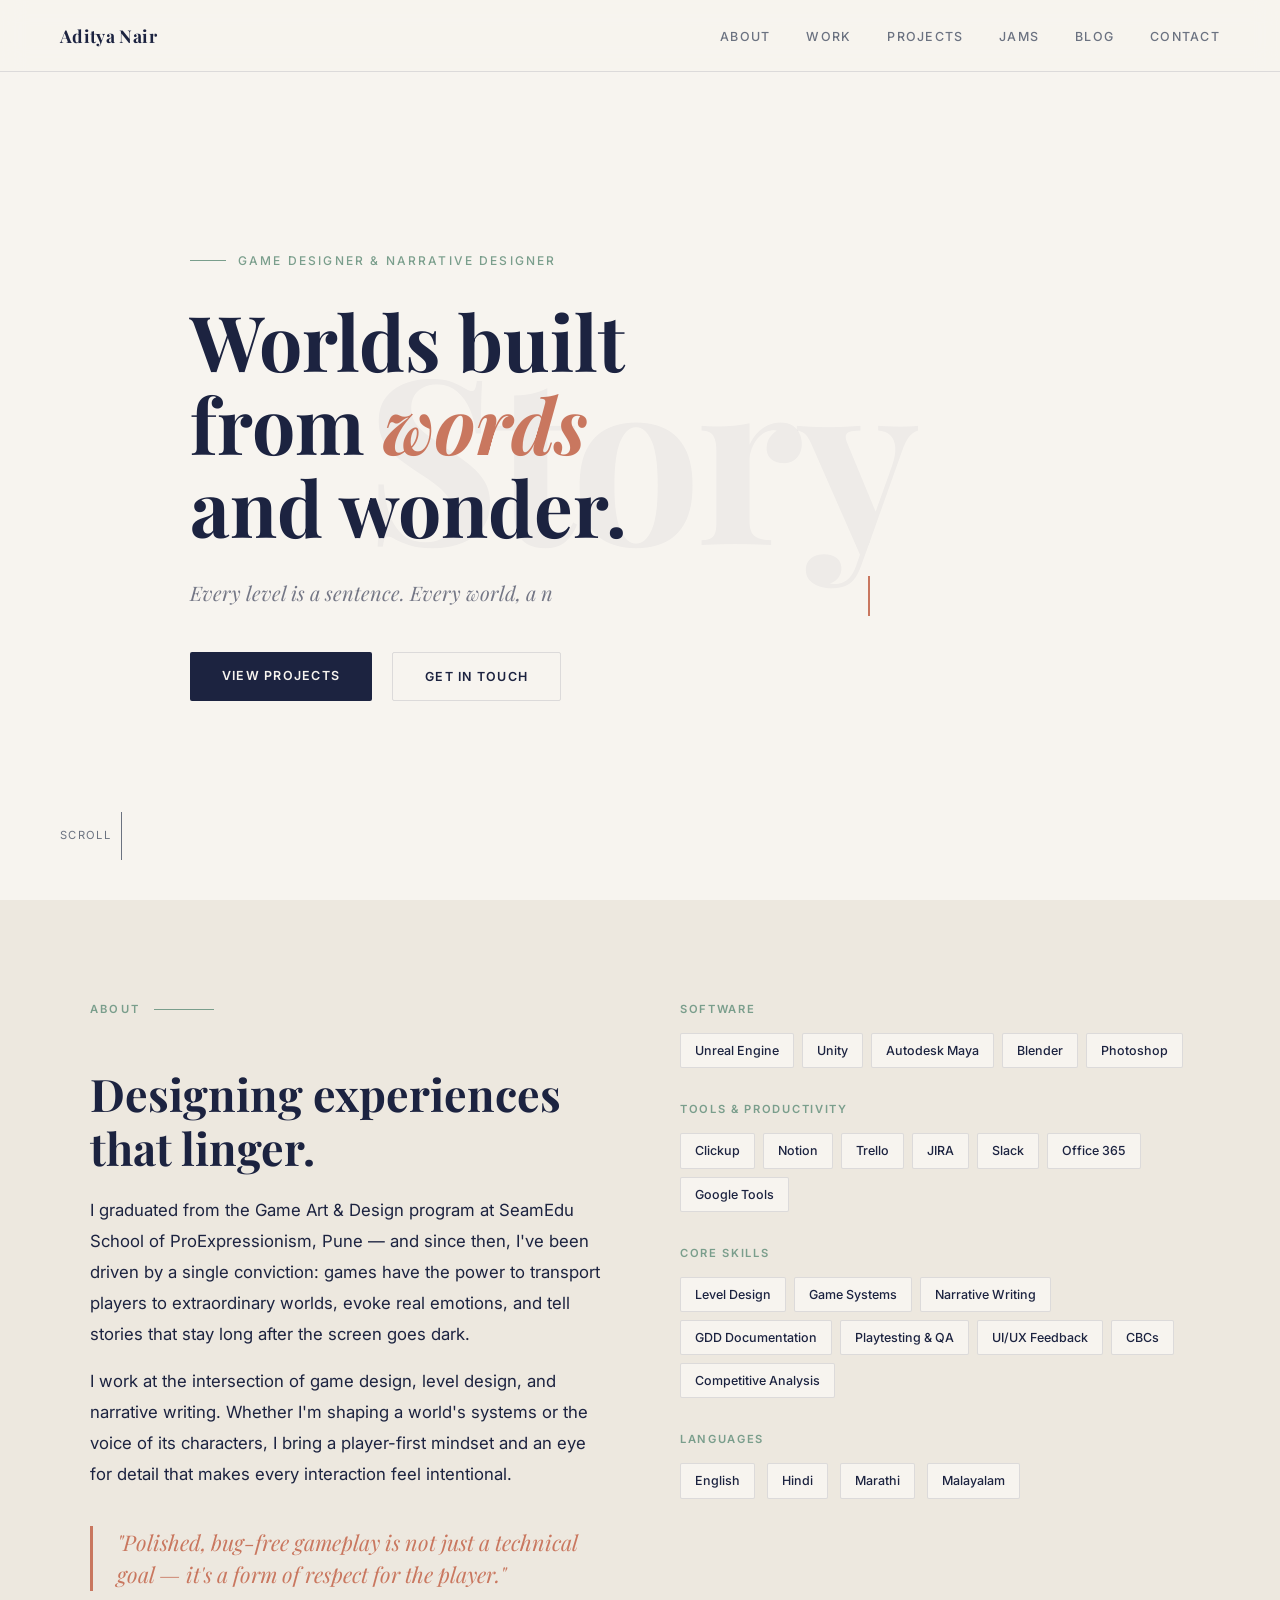
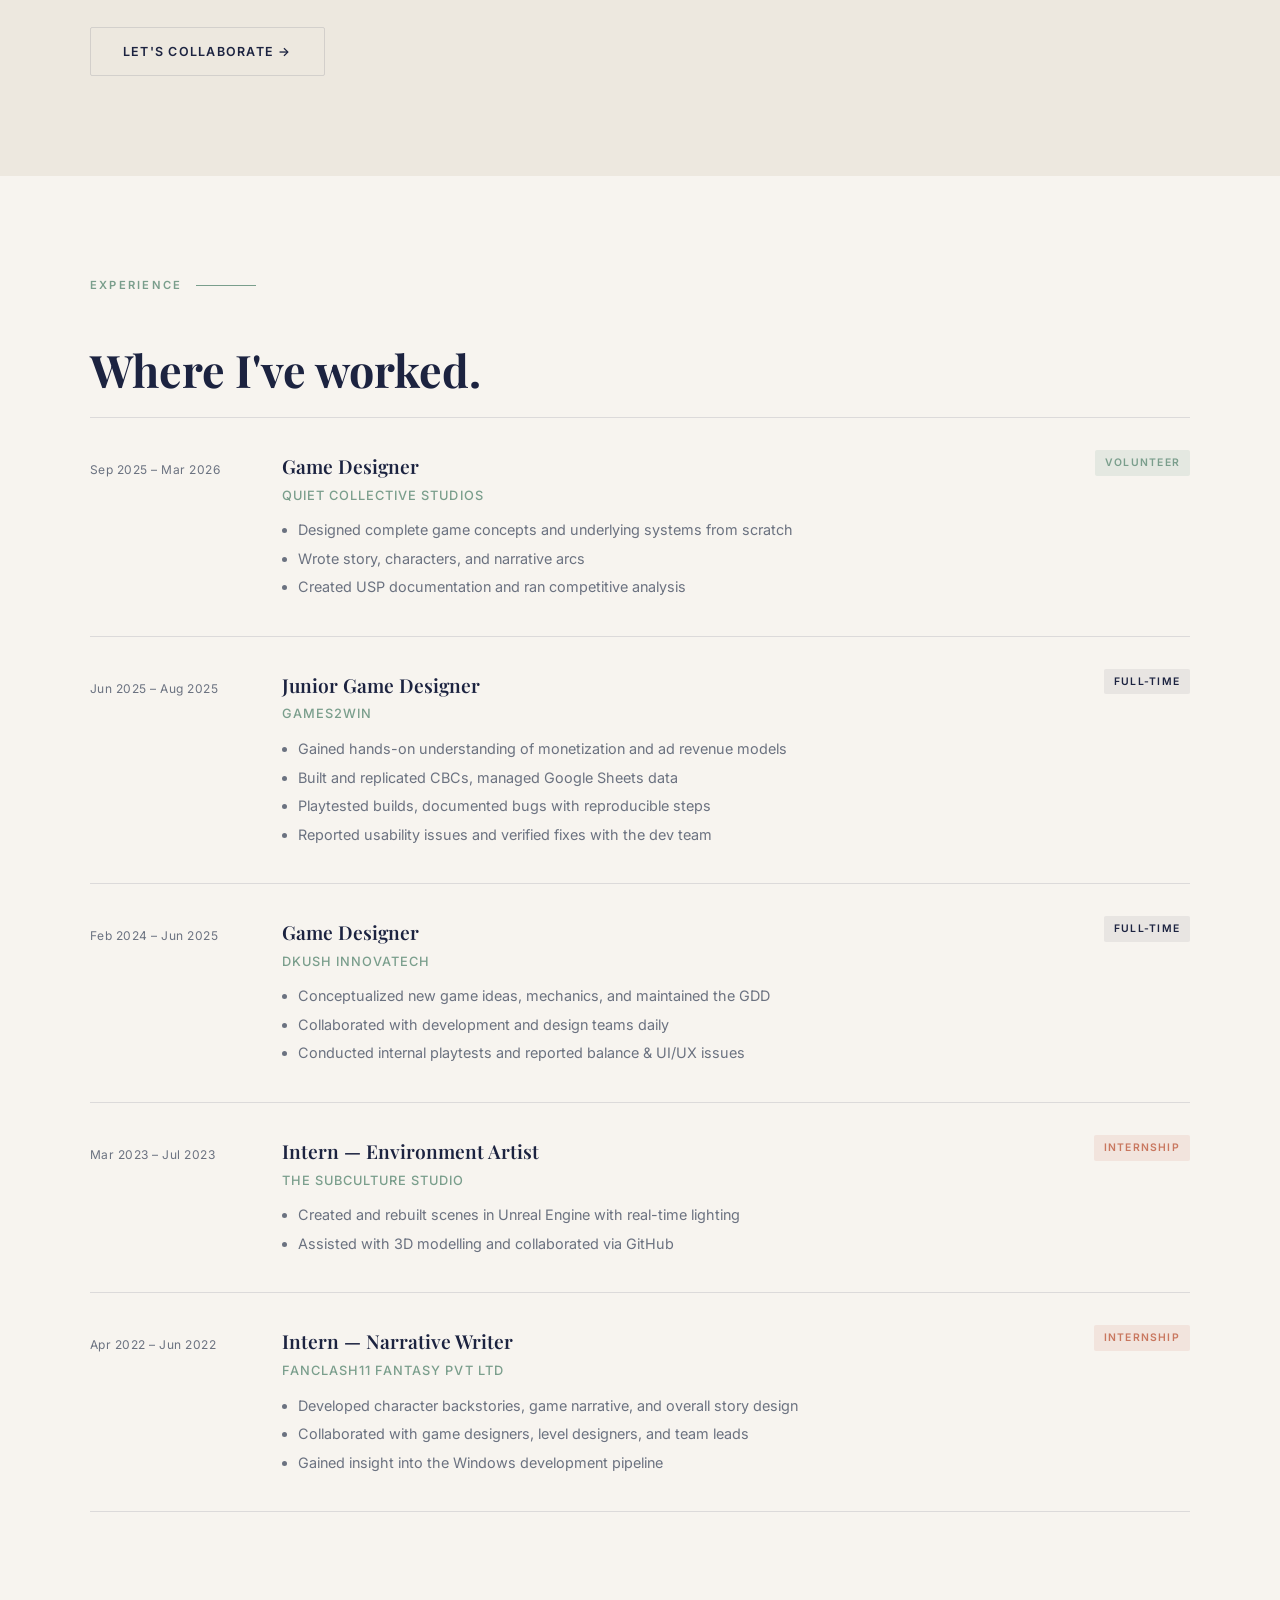
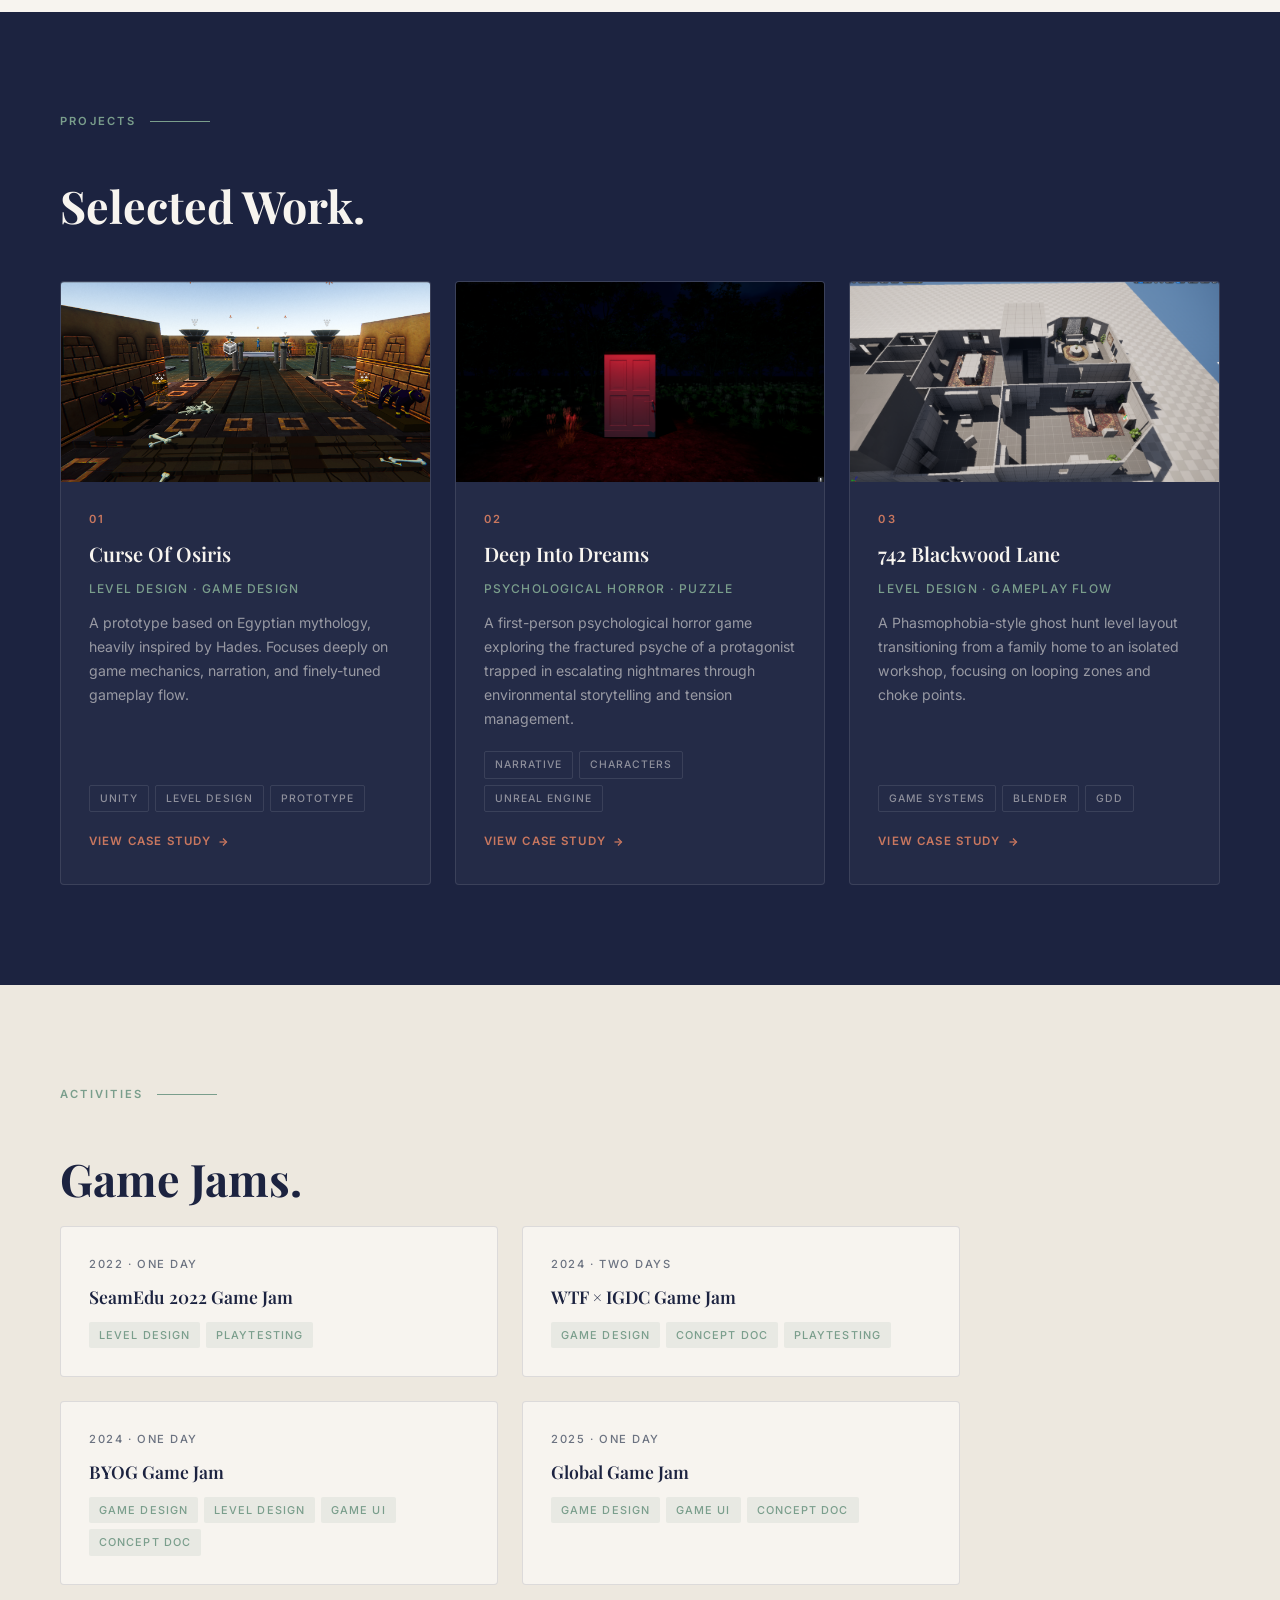
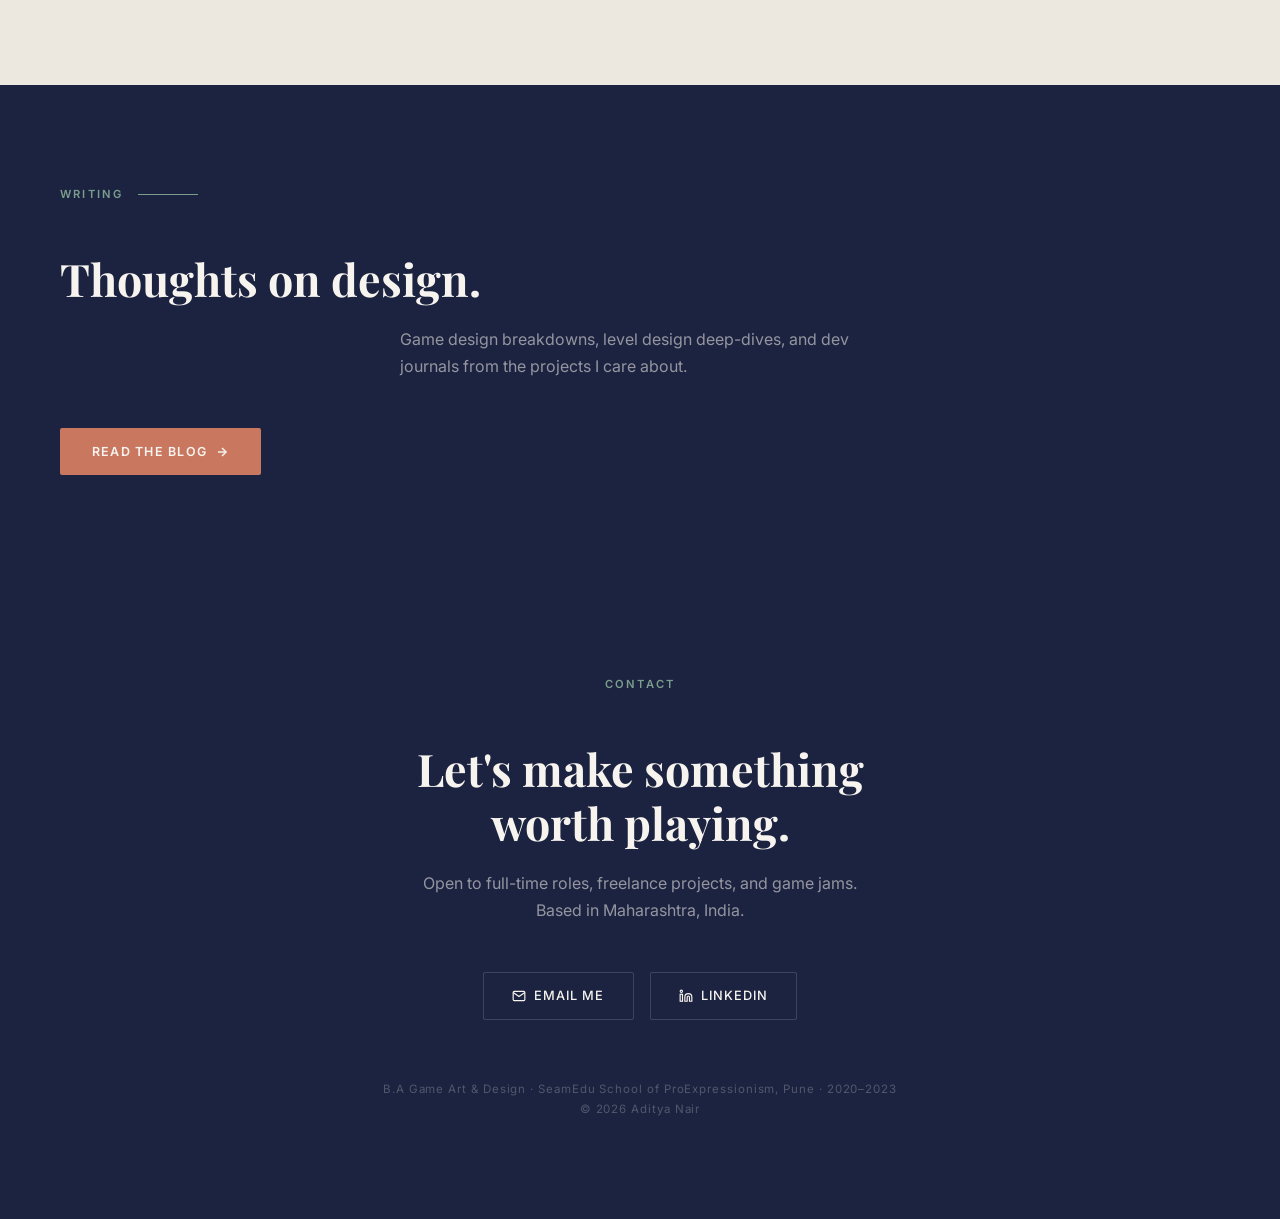
==== commit 3f85ee2e: "Version .2 Testing Desktop nav — "Blog" link added between Jams and Contact in <ul class="nav-links"" ====
--- a/index.html
+++ b/index.html
@@ -43,6 +43,7 @@
       <li><a href="#work">Work</a></li>
       <li><a href="#projects">Projects</a></li>
       <li><a href="#jams">Jams</a></li>
+      <li><a href="blogs.html">Blog</a></li>
       <li><a href="#contact">Contact</a></li>
     </ul>
 
@@ -60,6 +61,7 @@
     <a href="#work"     class="drawer-link">Work</a>
     <a href="#projects" class="drawer-link">Projects</a>
     <a href="#jams"     class="drawer-link">Jams</a>
+    <a href="blogs.html" class="drawer-link">Blog</a>
     <a href="#contact"  class="drawer-link">Contact</a>
   </div>
 
@@ -362,6 +364,19 @@
           </div>
         </div>
 
+      </div>
+    </section>
+
+    <!-- BLOG -->
+    <section id="blog" aria-labelledby="blog-title" style="background: var(--navy);">
+      <div class="section-label" aria-hidden="true" style="color: var(--sage);">Writing</div>
+      <h2 id="blog-title" class="section-title" style="color: var(--bg);">Thoughts on design.</h2>
+      <p class="contact-sub" style="color: rgba(247,244,239,0.55);">Game design breakdowns, level design deep-dives, and dev journals from the projects I care about.</p>
+      <div style="margin-top: 32px;">
+        <a href="blogs.html" class="btn" style="display:inline-flex; align-items:center; gap:8px; background: var(--coral); color: var(--bg);">
+          Read the Blog
+          <svg width="14" height="14" viewBox="0 0 24 24" fill="none" stroke="currentColor" stroke-width="2.5" aria-hidden="true"><line x1="5" y1="12" x2="19" y2="12"/><polyline points="12 5 19 12 12 19"/></svg>
+        </a>
       </div>
     </section>
 
--- a/style.css
+++ b/style.css
@@ -888,6 +888,24 @@
   .contact-links { flex-direction: column; align-items: center; }
 }
 
+/* ── PROJECT PAGE — NAV OVERRIDE ─────────────────────────── */
+/* On project pages the content is dark navy, so we keep the
+   nav dark throughout for consistent readability.             */
+.proj-page nav {
+  background: rgba(28, 35, 64, 0.97);
+  border-bottom-color: rgba(255, 255, 255, 0.08);
+}
+.proj-page nav.scrolled {
+  box-shadow: 0 2px 24px rgba(0, 0, 0, 0.3);
+}
+.proj-page .nav-logo { color: var(--bg); }
+.proj-page .nav-back {
+  color: rgba(247, 244, 239, 0.55);
+}
+.proj-page .nav-back svg { stroke: rgba(247, 244, 239, 0.55); }
+.proj-page .nav-back:hover,
+.proj-page .nav-back:hover svg { color: var(--coral); stroke: var(--coral); }
+
 /* ── REDUCED MOTION ───────────────────────────────────────── */
 @media (prefers-reduced-motion: reduce) {
   *, *::before, *::after {
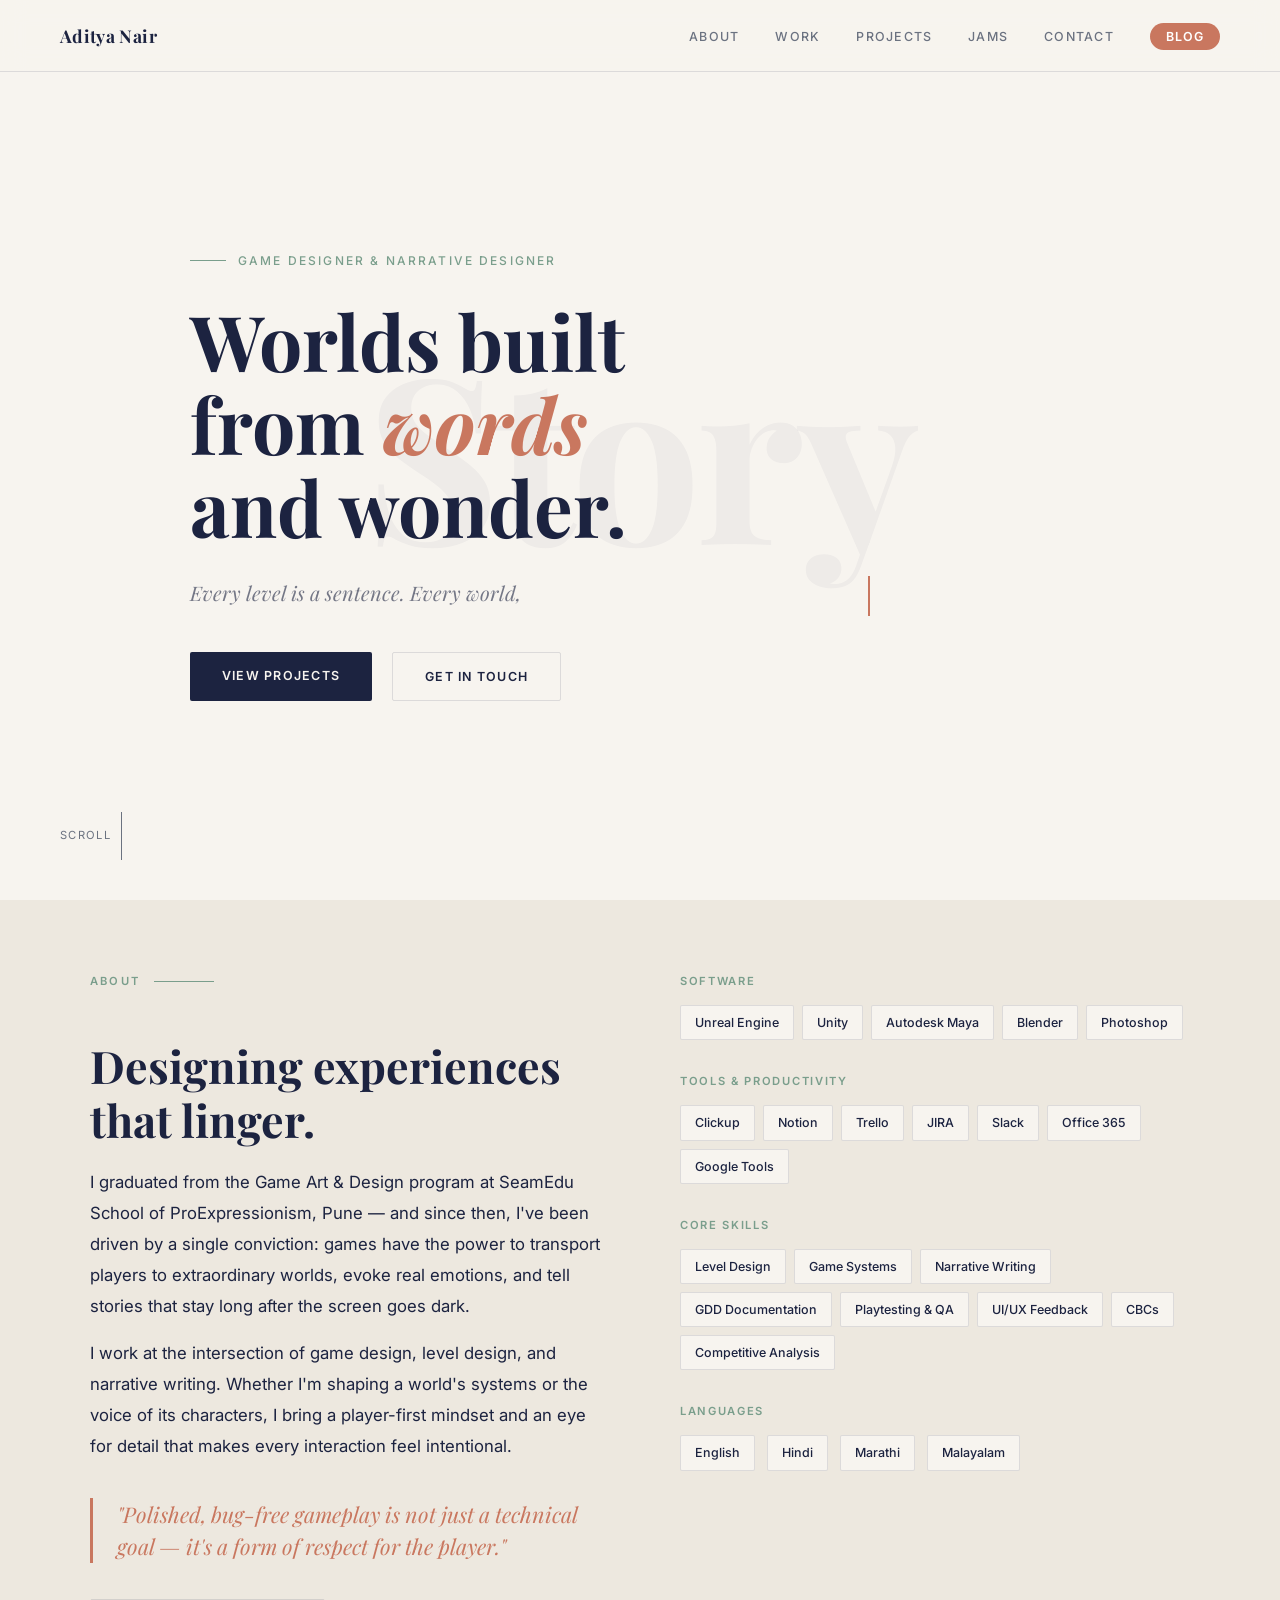
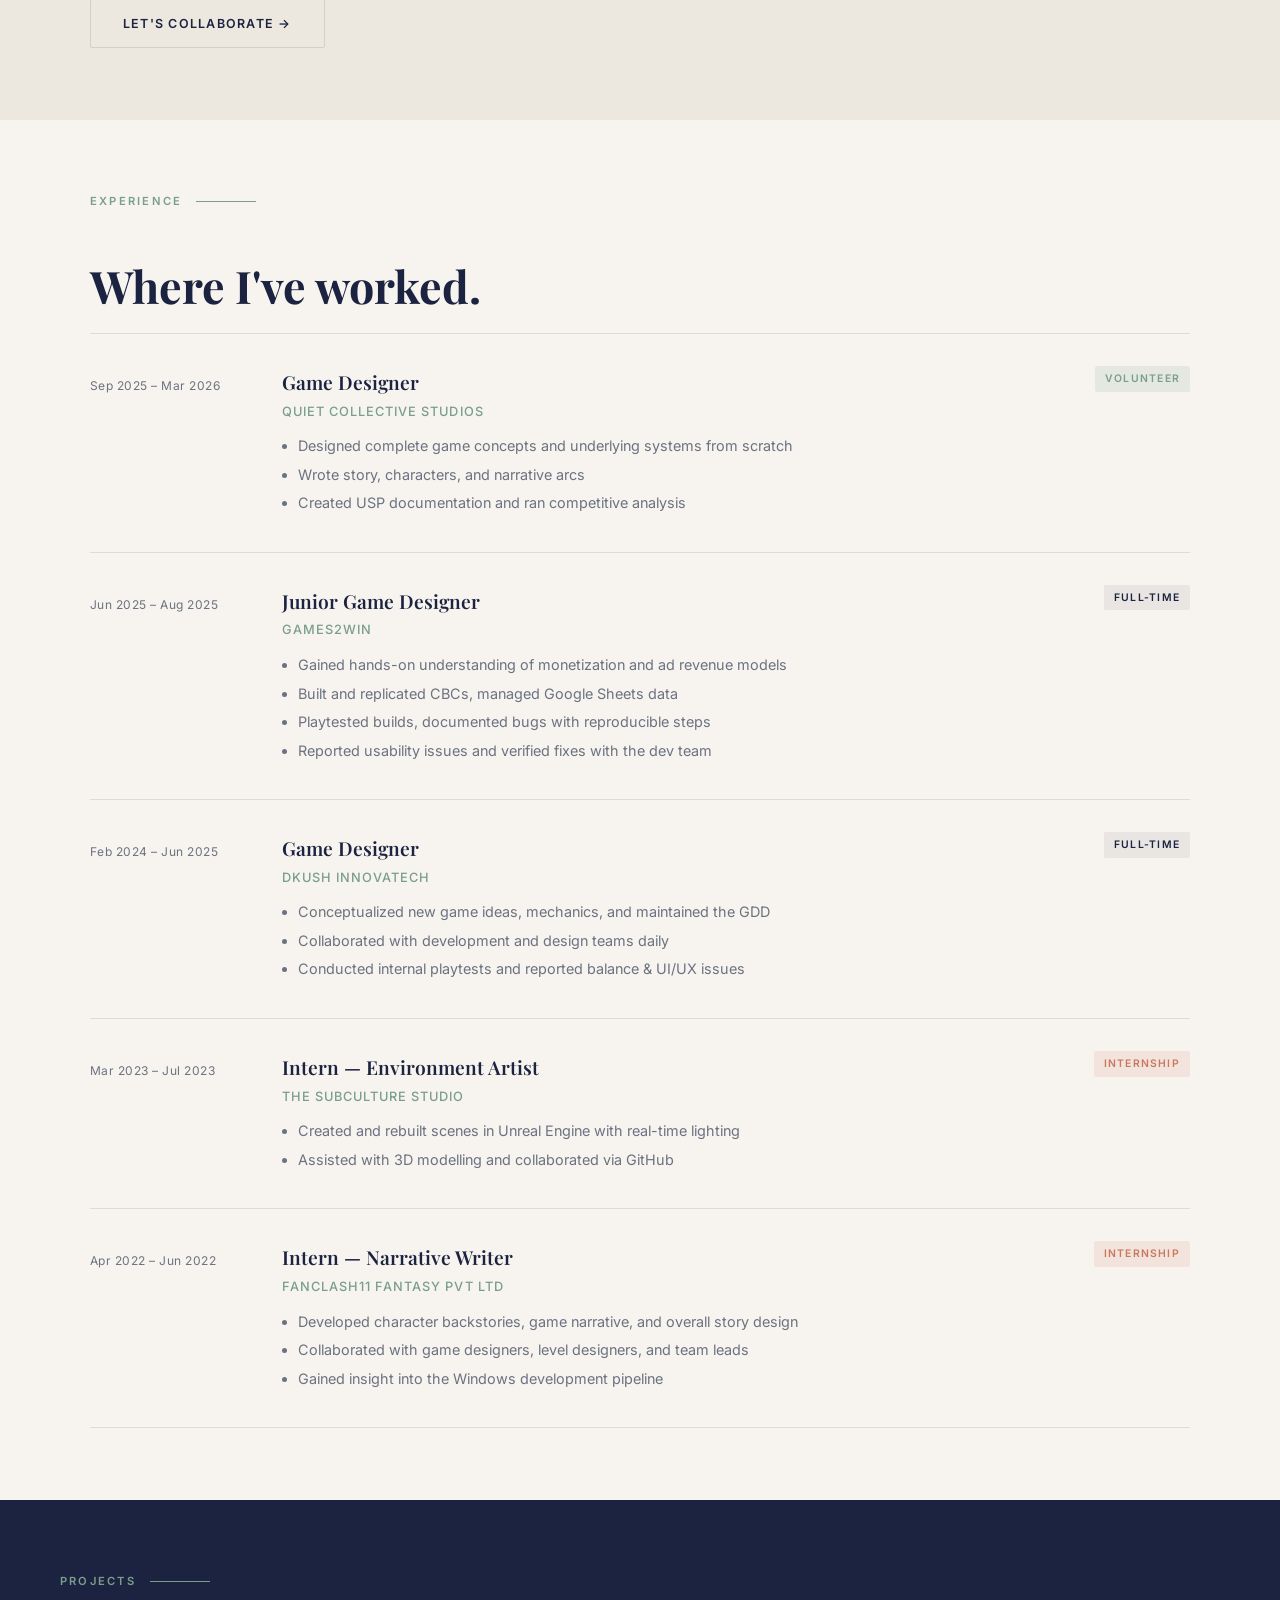
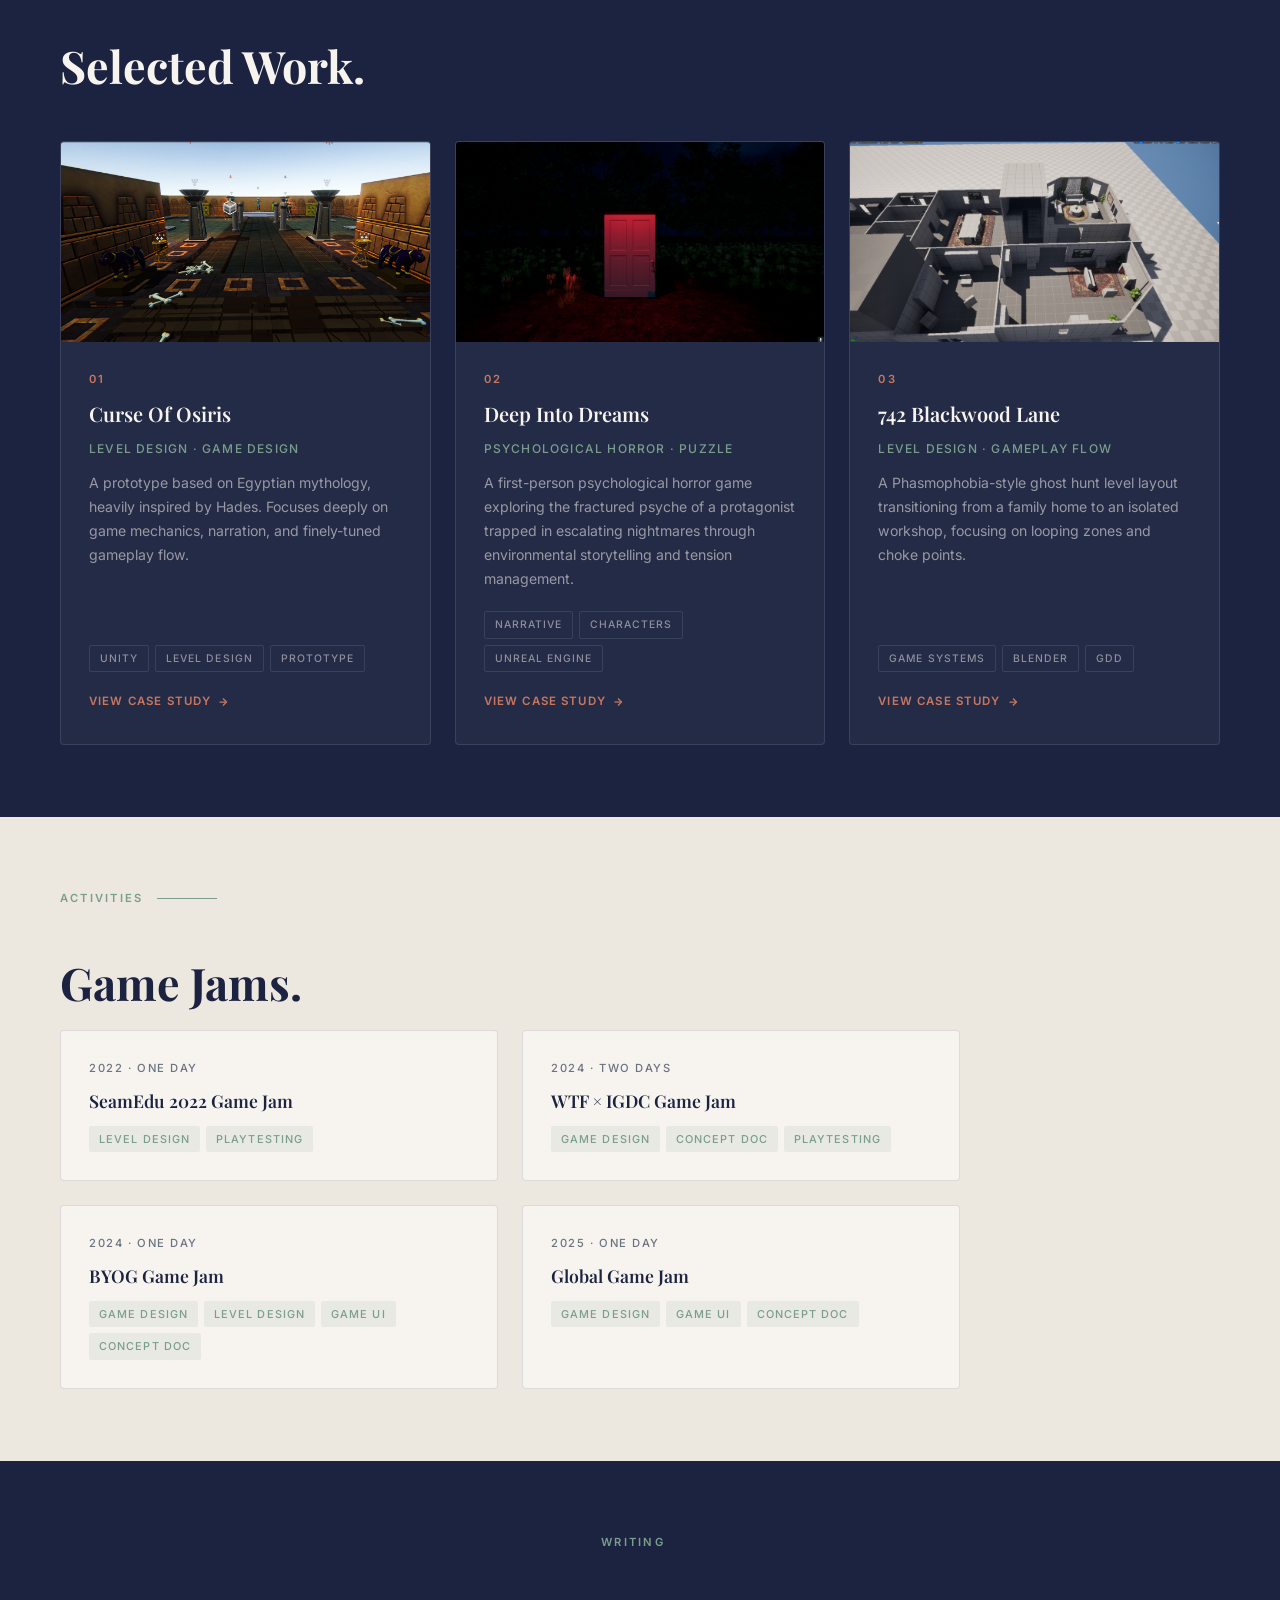
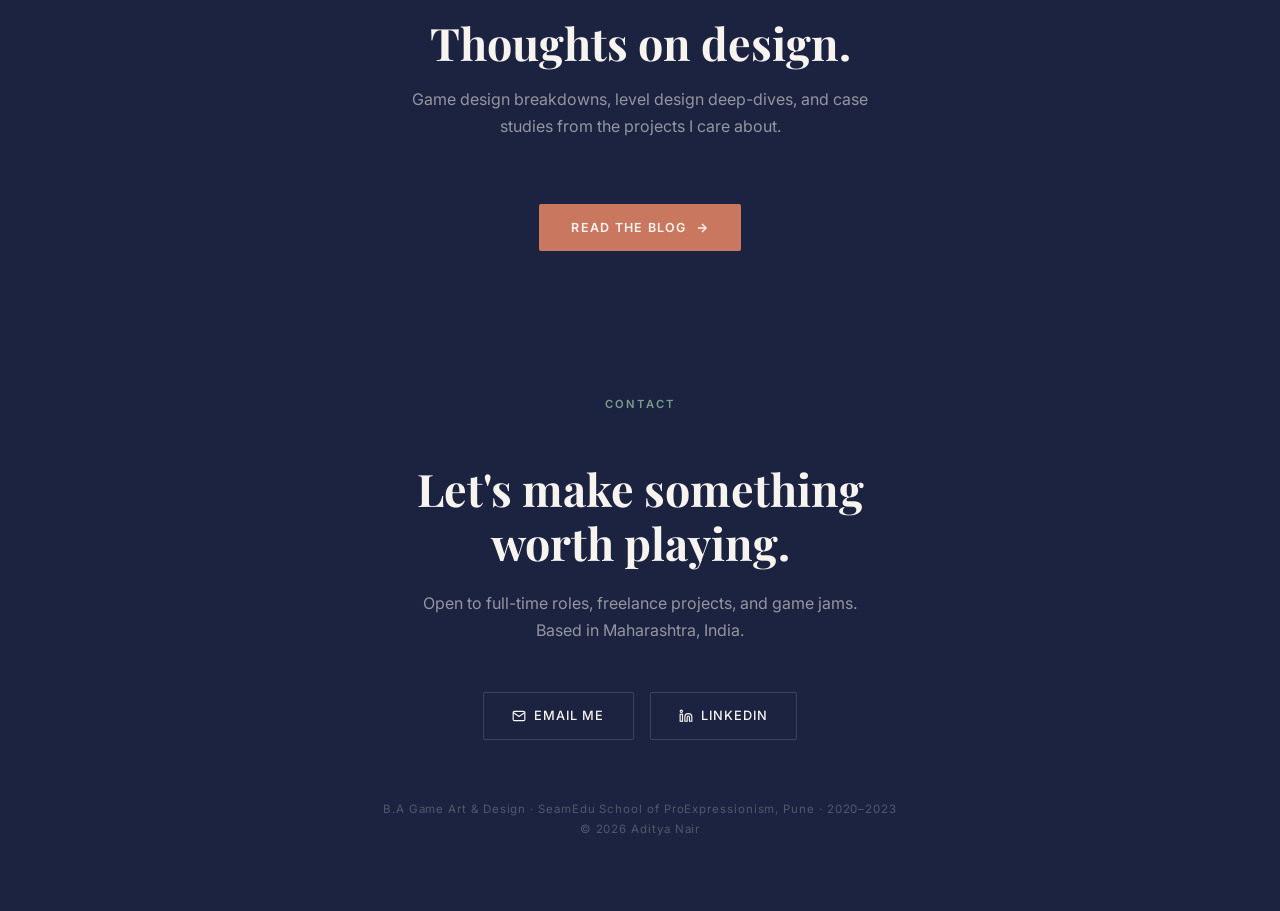
==== commit 43e4f5be: "Version .3 Live Synced the project files Updated the Blog Page Minor written changes in project file" ====
--- a/index.html
+++ b/index.html
@@ -43,8 +43,8 @@
       <li><a href="#work">Work</a></li>
       <li><a href="#projects">Projects</a></li>
       <li><a href="#jams">Jams</a></li>
-      <li><a href="blogs.html">Blog</a></li>
       <li><a href="#contact">Contact</a></li>
+      <li><a href="blogs.html" class="nav-blog-btn">Blog</a></li>
     </ul>
 
     <!-- Mobile hamburger -->
@@ -368,12 +368,12 @@
     </section>
 
     <!-- BLOG -->
-    <section id="blog" aria-labelledby="blog-title" style="background: var(--navy);">
-      <div class="section-label" aria-hidden="true" style="color: var(--sage);">Writing</div>
-      <h2 id="blog-title" class="section-title" style="color: var(--bg);">Thoughts on design.</h2>
-      <p class="contact-sub" style="color: rgba(247,244,239,0.55);">Game design breakdowns, level design deep-dives, and dev journals from the projects I care about.</p>
-      <div style="margin-top: 32px;">
-        <a href="blogs.html" class="btn" style="display:inline-flex; align-items:center; gap:8px; background: var(--coral); color: var(--bg);">
+    <section id="blog" class="blog-teaser" aria-labelledby="blog-title">
+      <div class="blog-teaser-inner">
+        <div class="section-label" aria-hidden="true" style="color:var(--sage); justify-content:center;">Writing</div>
+        <h2 id="blog-title" class="section-title" style="color:var(--bg);">Thoughts on design.</h2>
+        <p class="contact-sub">Game design breakdowns, level design deep-dives, and case studies from the projects I care about.</p>
+        <a href="blogs.html" class="btn" style="background:var(--coral); color:var(--bg); display:inline-flex; align-items:center; gap:8px;">
           Read the Blog
           <svg width="14" height="14" viewBox="0 0 24 24" fill="none" stroke="currentColor" stroke-width="2.5" aria-hidden="true"><line x1="5" y1="12" x2="19" y2="12"/><polyline points="12 5 19 12 12 19"/></svg>
         </a>
--- a/style.css
+++ b/style.css
@@ -88,6 +88,19 @@
 }
 .nav-links a:hover { color: var(--coral); }
 .nav-links a:hover::after { width: 100%; }
+
+/* Blog CTA button in nav */
+.nav-blog-btn {
+  background: var(--coral) !important;
+  color: var(--white) !important;
+  padding: 6px 16px !important;
+  border-radius: 20px !important;
+  font-weight: 600 !important;
+  letter-spacing: 0.08em !important;
+  transition: background .2s, transform .15s !important;
+}
+.nav-blog-btn::after { display: none !important; }
+.nav-blog-btn:hover { background: var(--navy) !important; transform: translateY(-1px); }
 
 /* Back link (project pages) */
 .nav-back {
@@ -143,7 +156,8 @@
   opacity: 1; transform: translateY(0);
   pointer-events: all;
 }
-.nav-drawer a {
+.nav-drawer a,
+.drawer-link {
   display: block;
   font-size: 0.85rem; font-weight: 500;
   letter-spacing: 0.1em; text-transform: uppercase;
@@ -152,8 +166,10 @@
   border-bottom: 1px solid var(--navy-20);
   transition: color .2s, padding-left .2s;
 }
-.nav-drawer a:last-child { border-bottom: none; }
-.nav-drawer a:hover { color: var(--coral); padding-left: 8px; }
+.nav-drawer a:last-child,
+.drawer-link:last-child { border-bottom: none; }
+.nav-drawer a:hover,
+.drawer-link:hover { color: var(--coral); padding-left: 8px; }
 
 /* ── BUTTONS ──────────────────────────────────────────────── */
 .btn {
@@ -174,7 +190,7 @@
 .btn-ghost:hover { border-color: var(--sage); color: var(--sage); }
 
 /* ── SECTION BASE ─────────────────────────────────────────── */
-section { padding: var(--space-xl) var(--space-lg); }
+section { padding: 72px var(--space-lg); }
 
 .section-label {
   font-size: 0.7rem; font-weight: 600;
@@ -517,6 +533,19 @@
 #contact .section-label::after { display: none; }
 #contact .section-title { color: var(--bg); }
 
+/* ── BLOG TEASER ──────────────────────────────────────────── */
+.blog-teaser {
+  background: var(--navy);
+  text-align: center;
+  padding: 72px var(--space-lg);
+}
+.blog-teaser-inner {
+  max-width: 520px; margin: 0 auto;
+  display: flex; flex-direction: column;
+  align-items: center; gap: 16px;
+}
+.blog-teaser .section-title { color: var(--bg); margin-bottom: 0; }
+
 .contact-sub {
   font-size: 1rem; color: rgba(247,244,239,0.55);
   max-width: 480px; margin: 0 auto 48px;
@@ -788,6 +817,10 @@
 
 /* ── PROJECT NAV FOOTER ───────────────────────────────────── */
 .proj-nav-footer {
+  position: relative;
+  height: auto;
+  padding: 0;
+  border-bottom: none;
   background: var(--navy);
   display: grid; grid-template-columns: 1fr 1fr;
   border-top: 1px solid rgba(255,255,255,0.06);
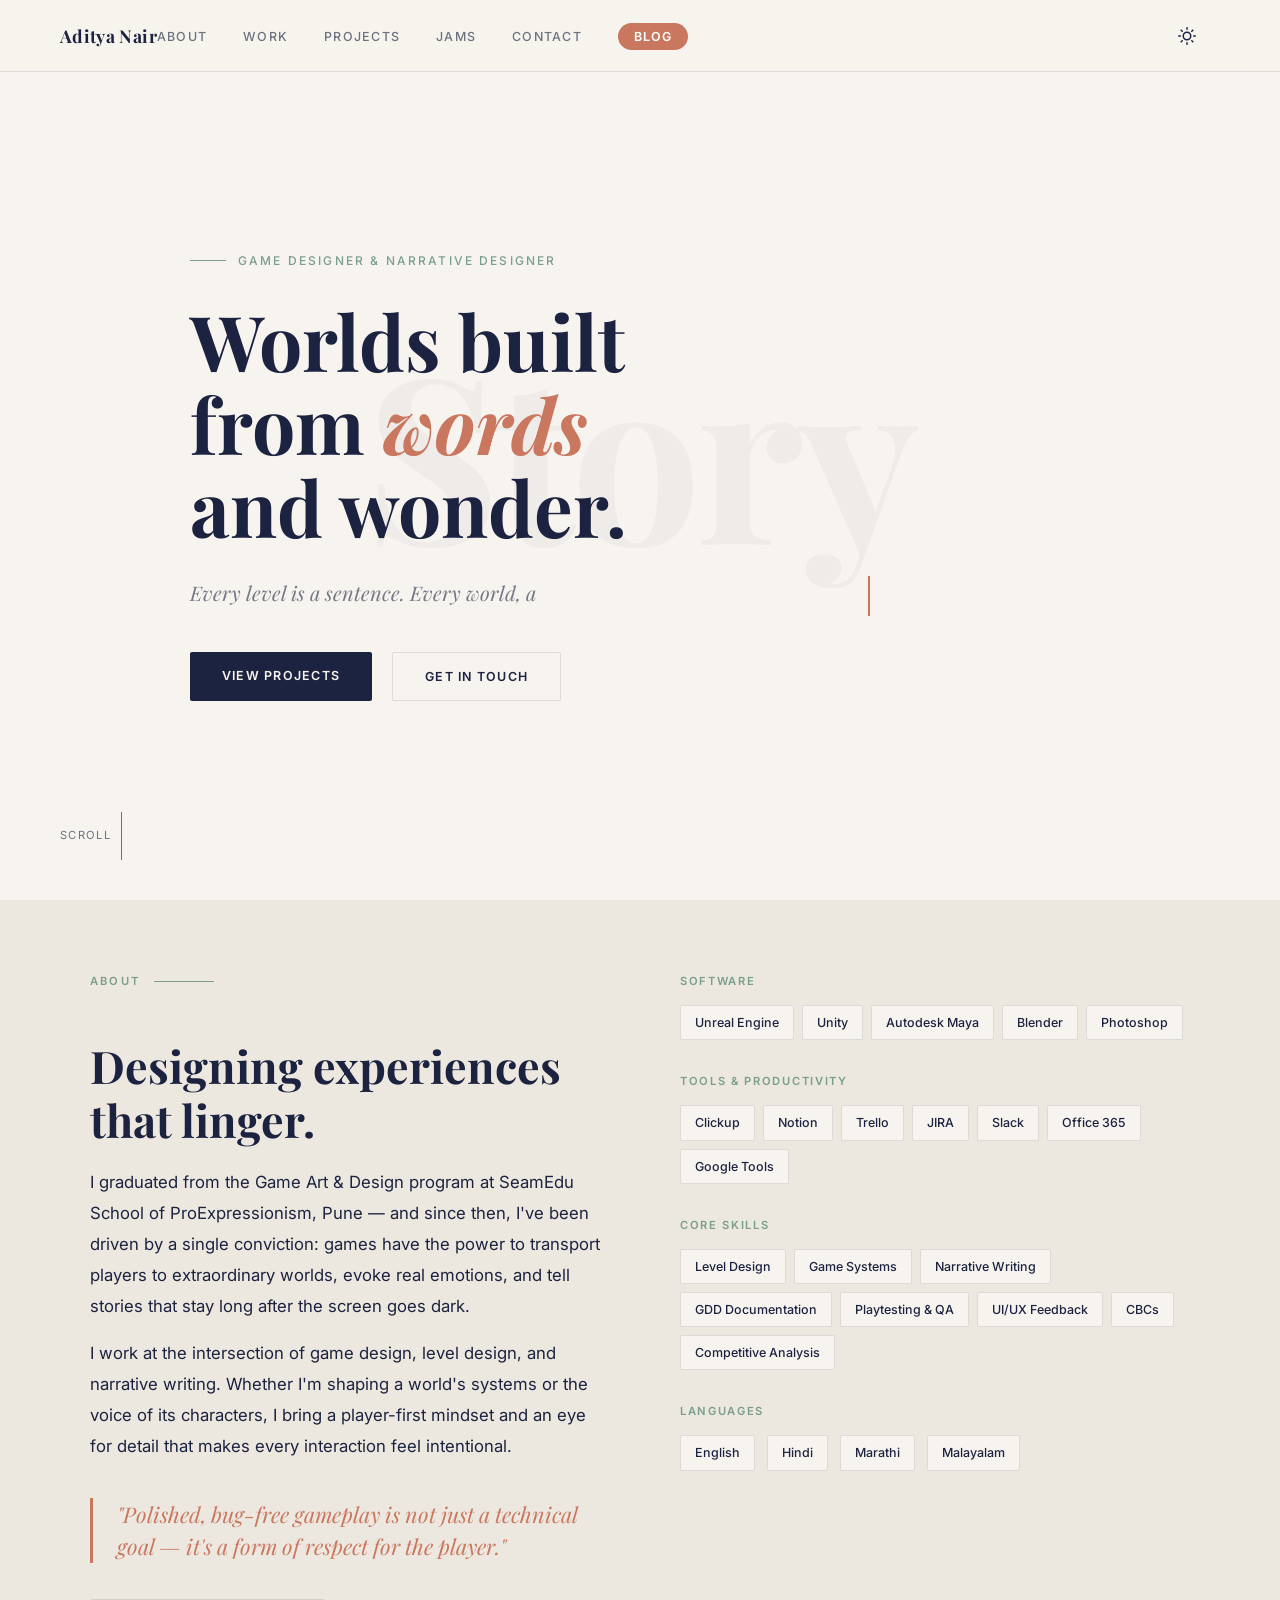
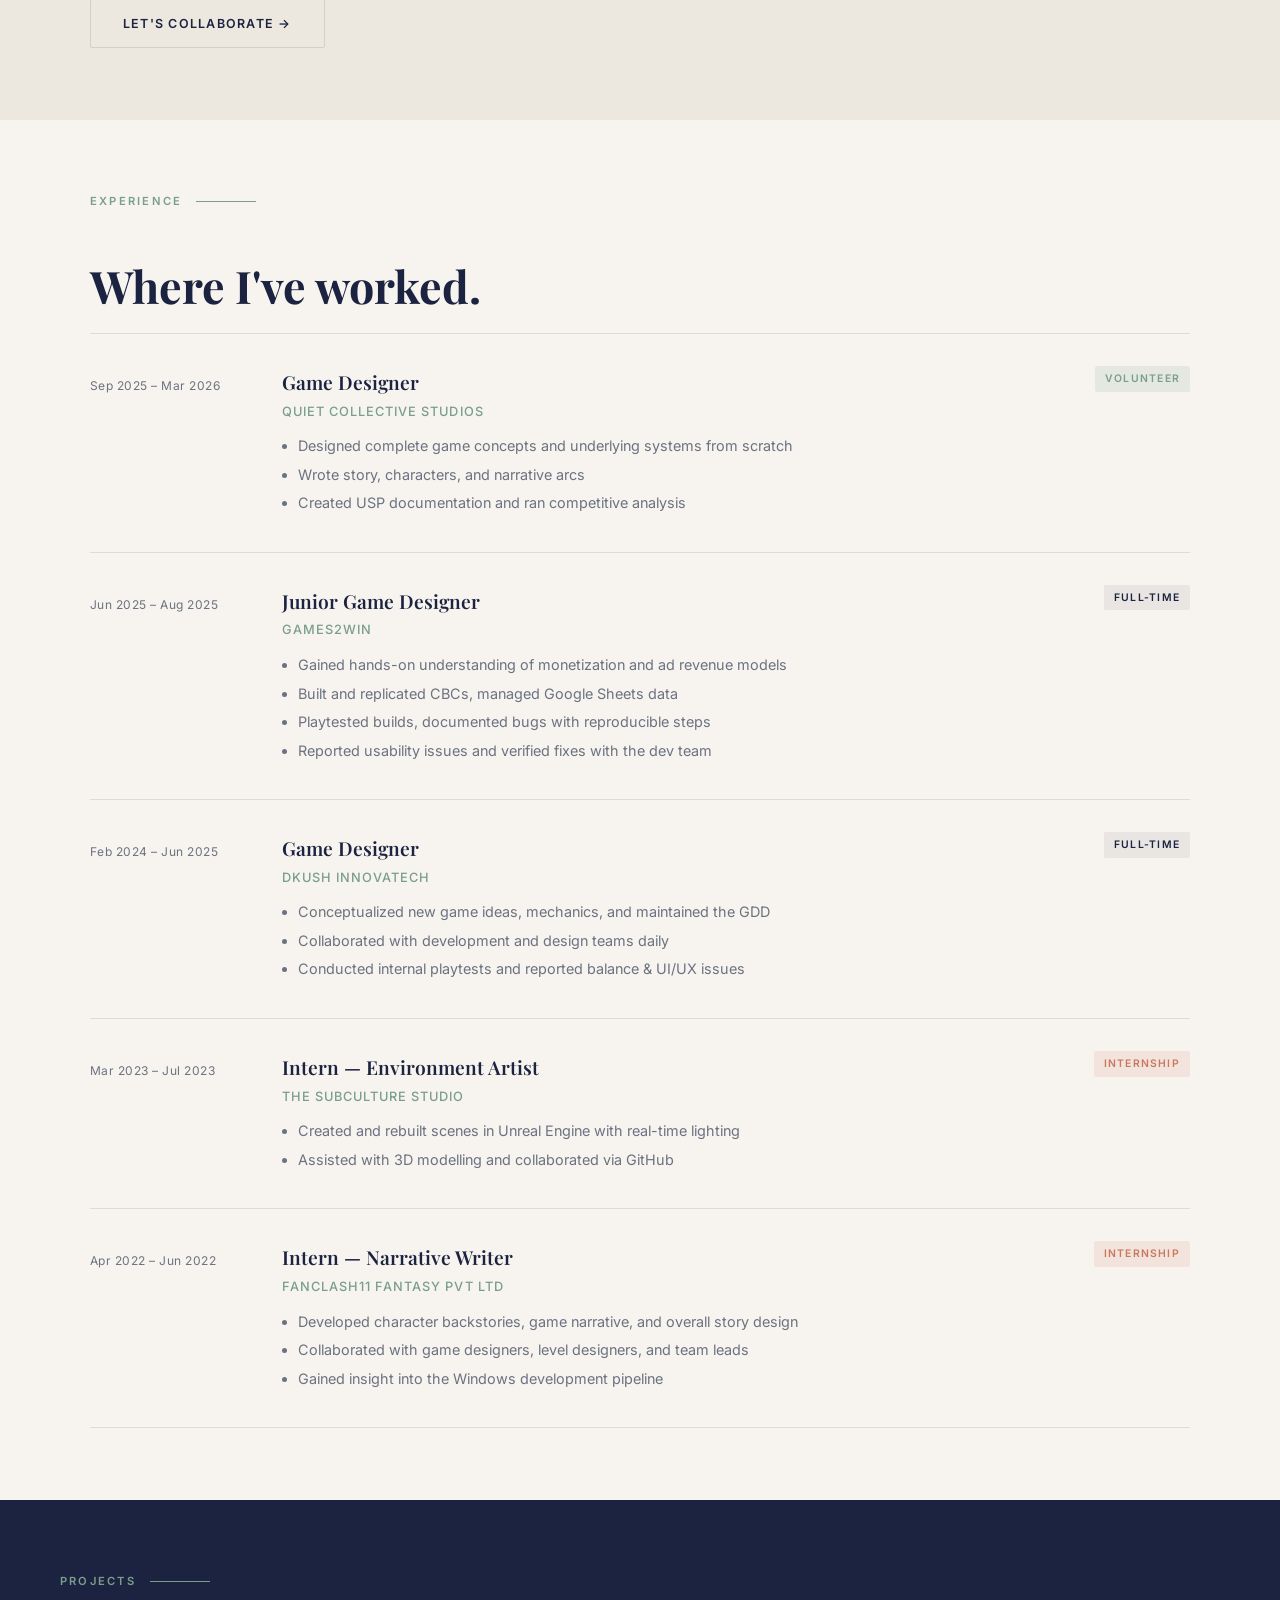
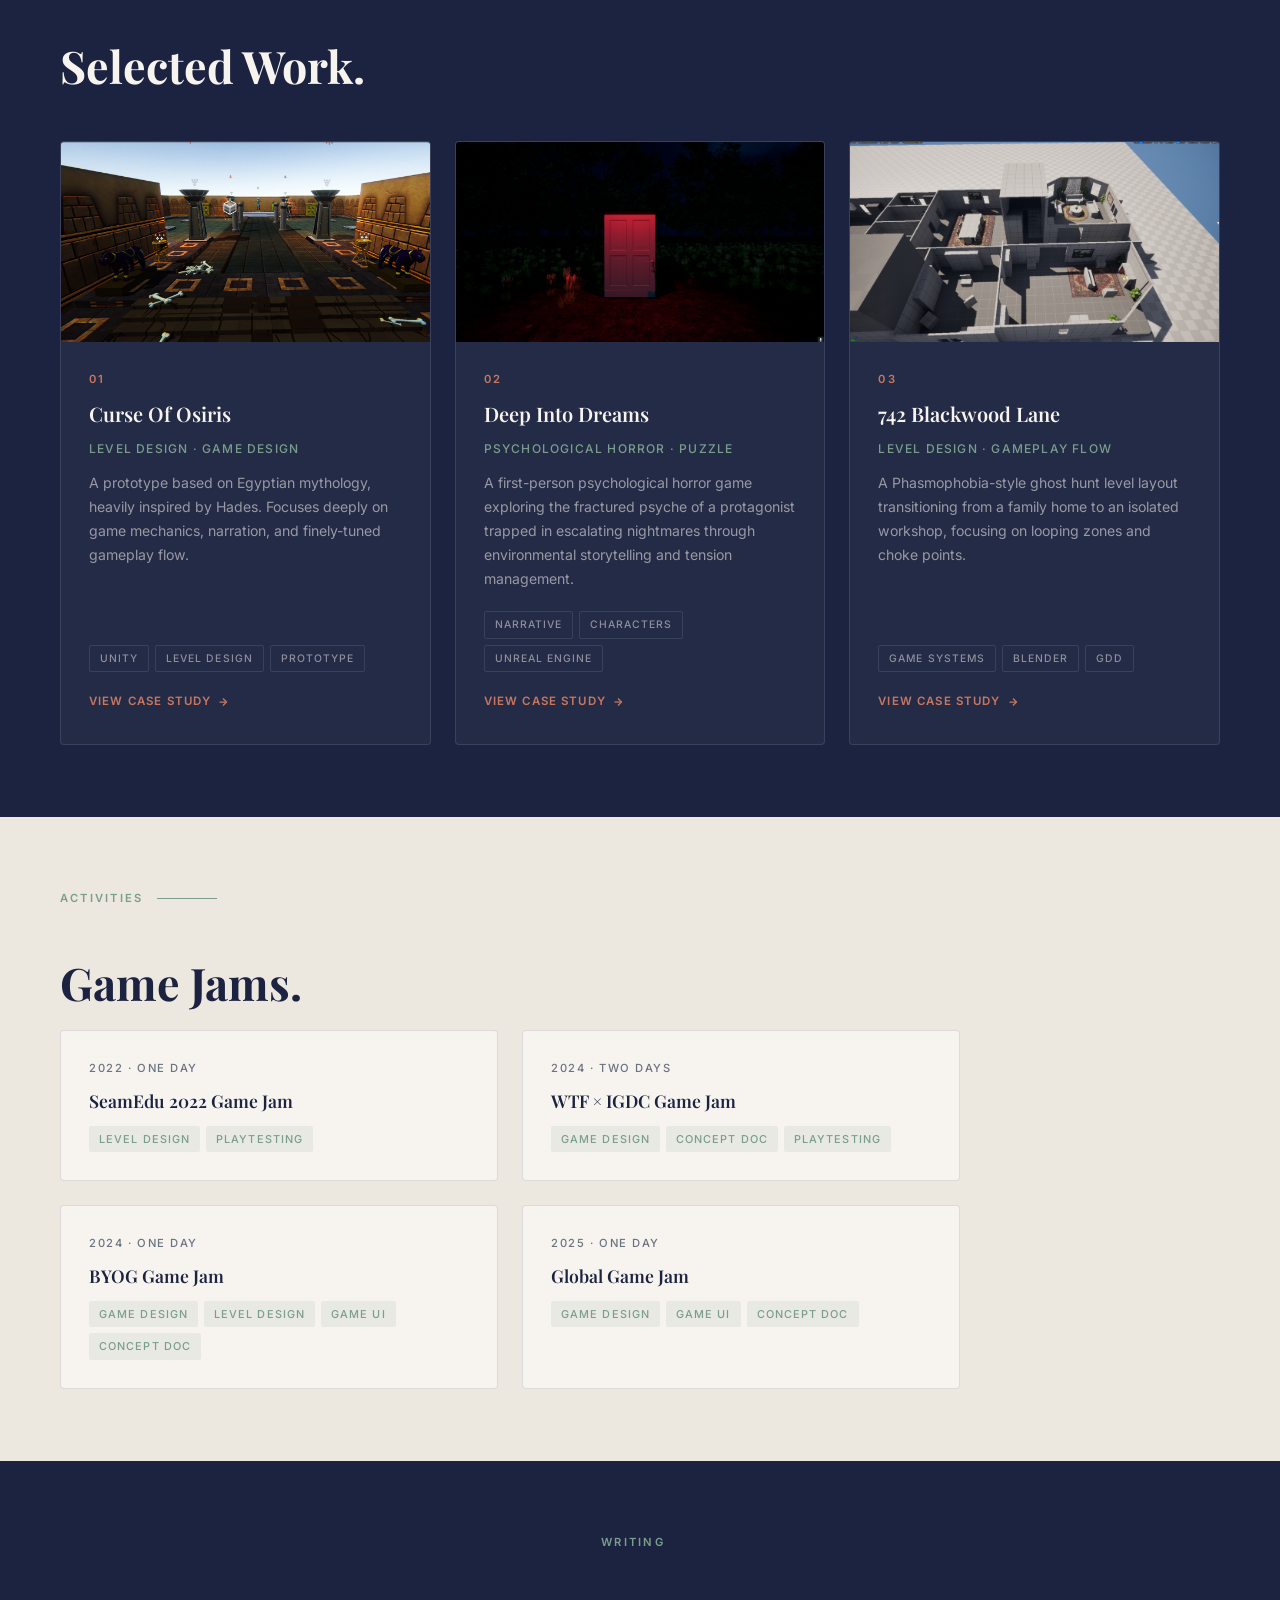
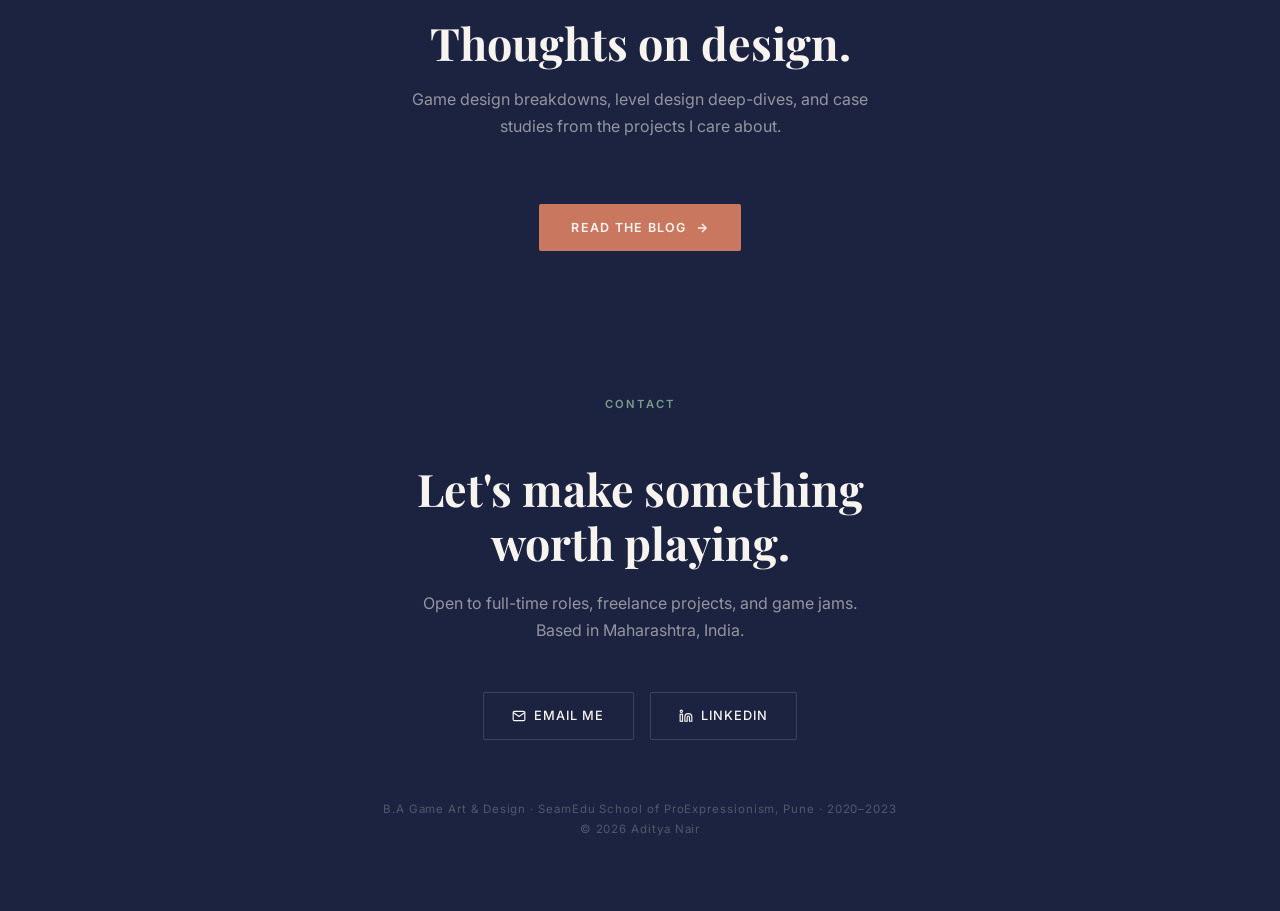
==== commit 3b560f8e: "Add full Dark Mode support with local storage memory" ====
--- a/index.html
+++ b/index.html
@@ -27,7 +27,12 @@
   <link rel="preconnect" href="https://fonts.gstatic.com" crossorigin />
   <link href="https://fonts.googleapis.com/css2?family=Playfair+Display:ital,wght@0,400;0,600;0,700;1,400;1,600&family=Inter:wght@300;400;500;600&display=swap" rel="stylesheet" />
 
-  <link rel="stylesheet" href="style.css" />
+  <link rel="stylesheet" href="style.css?v=2.0" />
+  <script>
+    if (localStorage.getItem('theme') === 'dark' || (!('theme' in localStorage) && window.matchMedia('(prefers-color-scheme: dark)').matches)) {
+      document.documentElement.classList.add('dark-mode');
+    }
+  </script>
 </head>
 <body>
 
@@ -52,6 +57,10 @@
       <span></span>
       <span></span>
       <span></span>
+    </button>
+      <button id="theme-toggle" class="theme-toggle" aria-label="Toggle Dark Mode">
+      <svg class="sun-icon" width="18" height="18" viewBox="0 0 24 24" fill="none" stroke="currentColor" stroke-width="2" stroke-linecap="round" stroke-linejoin="round"><circle cx="12" cy="12" r="5"></circle><line x1="12" y1="1" x2="12" y2="3"></line><line x1="12" y1="21" x2="12" y2="23"></line><line x1="4.22" y1="4.22" x2="5.64" y2="5.64"></line><line x1="18.36" y1="18.36" x2="19.78" y2="19.78"></line><line x1="1" y1="12" x2="3" y2="12"></line><line x1="21" y1="12" x2="23" y2="12"></line><line x1="4.22" y1="19.78" x2="5.64" y2="18.36"></line><line x1="18.36" y1="5.64" x2="19.78" y2="4.22"></line></svg>
+      <svg class="moon-icon" width="18" height="18" viewBox="0 0 24 24" fill="none" stroke="currentColor" stroke-width="2" stroke-linecap="round" stroke-linejoin="round" style="display: none;"><path d="M21 12.79A9 9 0 1 1 11.21 3 7 7 0 0 0 21 12.79z"></path></svg>
     </button>
   </nav>
 
@@ -495,5 +504,34 @@
   </script>
 
 
+  <script>
+    /* Theme Toggle */
+    const themeBtn = document.getElementById('theme-toggle');
+    const sunIcon = themeBtn.querySelector('.sun-icon');
+    const moonIcon = themeBtn.querySelector('.moon-icon');
+    
+    function updateThemeIcon() {
+      if (document.documentElement.classList.contains('dark-mode')) {
+        sunIcon.style.display = 'none';
+        moonIcon.style.display = 'block';
+      } else {
+        sunIcon.style.display = 'block';
+        moonIcon.style.display = 'none';
+      }
+    }
+    
+    if (themeBtn) {
+      updateThemeIcon();
+      themeBtn.addEventListener('click', () => {
+        document.documentElement.classList.toggle('dark-mode');
+        if (document.documentElement.classList.contains('dark-mode')) {
+          localStorage.setItem('theme', 'dark');
+        } else {
+          localStorage.setItem('theme', 'light');
+        }
+        updateThemeIcon();
+      });
+    }
+  </script>
 </body>
 </html>
--- a/style.css
+++ b/style.css
@@ -6,6 +6,7 @@
 
 :root {
   --bg:       #F7F4EF;
+  --text-light: #F7F4EF;
   --bg-alt:   #EDE8DF;
   --navy:     #1C2340;
   --navy-60:  rgba(28,35,64,0.6);
@@ -68,7 +69,7 @@
 .nav-logo {
   font-family: 'Playfair Display', serif;
   font-size: 1.1rem; font-weight: 700;
-  letter-spacing: 0.02em; color: var(--navy);
+  letter-spacing: 0.02em; color: var(--text);
   text-decoration: none;
   flex-shrink: 0;
 }
@@ -79,7 +80,76 @@
   font-size: 0.78rem; font-weight: 500; letter-spacing: 0.1em;
   text-transform: uppercase; color: var(--muted);
   text-decoration: none; transition: color .2s;
-  position: relative; padding-bottom: 2px;
+  position: relative;  padding-bottom: 24px;
+}
+
+/* ── DARK MODE ────────────────────────────────────────────── */
+html.dark-mode {
+  --bg: #0F121C;
+  --bg-alt: #161A2B;
+  --text: #E5E7EB;
+  --navy: #161A2B; /* Sections with navy bg become dark alt bg */
+  --navy-20: rgba(255,255,255,0.05);
+  --navy-60: rgba(255,255,255,0.4);
+  --muted: #9CA3AF;
+  --white: #0F121C;
+  --sage: #90BCA7;
+  --coral: #D58D78;
+}
+
+html.dark-mode nav {
+  background: rgba(15, 18, 28, 0.94);
+  border-bottom: 1px solid rgba(255,255,255,0.05);
+}
+
+html.dark-mode .theme-toggle { color: var(--text); }
+html.dark-mode .theme-toggle:hover { color: var(--coral); }
+html.dark-mode .blogs-search {
+  background: var(--bg-alt);
+  border-color: var(--navy-20);
+  color: var(--text);
+}
+html.dark-mode .filter-pill {
+  border-color: var(--navy-20);
+  color: var(--muted);
+}
+html.dark-mode .filter-pill.active {
+  background: var(--coral);
+  color: #fff;
+  border-color: var(--coral);
+}
+html.dark-mode .blog-card-featured .blog-card-body {
+  background: var(--bg-alt);
+}
+html.dark-mode .blog-card-featured {
+  border-color: var(--navy-20);
+}
+html.dark-mode .project-card, html.dark-mode .sys-card {
+  background: var(--bg-alt);
+}
+html.dark-mode .nav-drawer {
+  background: var(--bg);
+}
+html.dark-mode .sys-icon {
+  background: rgba(213, 141, 120, 0.15); /* coral tint */
+}
+html.dark-mode .proj-tool {
+  background: var(--bg-alt);
+  color: var(--text);
+}
+html.dark-mode .lightbox { background-color: rgba(15, 18, 28, 0.96); }
+
+/* Theme toggle button styling */
+.theme-toggle {
+  background: none; border: none; cursor: pointer;
+  color: var(--text); padding: 8px;
+  display: flex; align-items: center; justify-content: center;
+  transition: color 0.2s, transform 0.2s;
+  margin-left: auto; margin-right: 16px;
+}
+.theme-toggle:hover { color: var(--coral); transform: scale(1.1); }
+@media (max-width: 900px) {
+  .theme-toggle { margin-right: 24px; }
 }
 .nav-links a::after {
   content: ''; position: absolute; bottom: -2px; left: 0;
@@ -161,7 +231,7 @@
   display: block;
   font-size: 0.85rem; font-weight: 500;
   letter-spacing: 0.1em; text-transform: uppercase;
-  color: var(--navy); text-decoration: none;
+  color: var(--text); text-decoration: none;
   padding: 14px 0;
   border-bottom: 1px solid var(--navy-20);
   transition: color .2s, padding-left .2s;
@@ -181,10 +251,10 @@
   transition: all .25s; cursor: pointer;
   border: none;
 }
-.btn-primary { background: var(--navy); color: var(--bg); }
+.btn-primary { background: var(--navy); color: var(--text-light); }
 .btn-primary:hover { background: var(--coral); }
 .btn-ghost {
-  border: 1.5px solid var(--navy-20); color: var(--navy);
+  border: 1.5px solid var(--navy-20); color: var(--text);
   background: transparent;
 }
 .btn-ghost:hover { border-color: var(--sage); color: var(--sage); }
@@ -207,7 +277,7 @@
   font-family: 'Playfair Display', serif;
   font-size: clamp(1.8rem, 3.5vw, 2.8rem);
   font-weight: 700; line-height: 1.2;
-  color: var(--navy); margin-bottom: 20px;
+  color: var(--text); margin-bottom: 20px;
 }
 
 /* ── HERO ─────────────────────────────────────────────────── */
@@ -252,7 +322,7 @@
   font-family: 'Playfair Display', serif;
   font-size: clamp(2.8rem, 6vw, 5.2rem);
   line-height: 1.08; font-weight: 700;
-  color: var(--navy);
+  color: var(--text);
 }
 .hero-headline em { font-style: italic; color: var(--coral); }
 
@@ -303,7 +373,7 @@
 }
 
 .about-body {
-  font-size: 1.05rem; color: var(--navy);
+  font-size: 1.05rem; color: var(--text);
   line-height: 1.85; margin-bottom: 28px;
 }
 .about-body p + p { margin-top: 16px; }
@@ -330,7 +400,7 @@
   font-size: 0.78rem; font-weight: 500;
   padding: 6px 14px;
   border: 1px solid var(--navy-20);
-  border-radius: 2px; color: var(--navy);
+  border-radius: 2px; color: var(--text);
   background: var(--bg);
   transition: all .2s;
 }
@@ -365,7 +435,7 @@
 .work-role {
   font-family: 'Playfair Display', serif;
   font-size: 1.2rem; font-weight: 600;
-  color: var(--navy); margin-bottom: 2px;
+  color: var(--text); margin-bottom: 2px;
 }
 
 .work-company {
@@ -388,14 +458,14 @@
   align-self: flex-start; white-space: nowrap;
 }
 .badge-volunteer { background: rgba(122,158,140,0.15); color: var(--sage); }
-.badge-full      { background: rgba(28,35,64,0.07);    color: var(--navy); }
+.badge-full      { background: rgba(28,35,64,0.07);    color: var(--text); }
 .badge-intern    { background: rgba(201,119,95,0.12);  color: var(--coral); }
 
 /* ── PROJECTS ─────────────────────────────────────────────── */
 #projects { background: var(--navy); }
 #projects .section-label         { color: var(--sage); }
 #projects .section-label::after  { background: var(--sage); }
-#projects .section-title         { color: var(--bg); }
+#projects .section-title         { color: var(--text-light); }
 
 .projects-grid {
   display: grid;
@@ -457,7 +527,7 @@
 .project-title {
   font-family: 'Playfair Display', serif;
   font-size: 1.25rem; font-weight: 600;
-  color: var(--bg); line-height: 1.3;
+  color: var(--text-light); line-height: 1.3;
 }
 
 .project-type {
@@ -513,7 +583,7 @@
 .jam-name {
   font-family: 'Playfair Display', serif;
   font-size: 1.1rem; font-weight: 600;
-  color: var(--navy); margin-bottom: 10px;
+  color: var(--text); margin-bottom: 10px;
 }
 
 .jam-roles { display: flex; flex-wrap: wrap; gap: 6px; }
@@ -531,7 +601,7 @@
 }
 #contact .section-label { justify-content: center; }
 #contact .section-label::after { display: none; }
-#contact .section-title { color: var(--bg); }
+#contact .section-title { color: var(--text-light); }
 
 /* ── BLOG TEASER ──────────────────────────────────────────── */
 .blog-teaser {
@@ -544,7 +614,7 @@
   display: flex; flex-direction: column;
   align-items: center; gap: 16px;
 }
-.blog-teaser .section-title { color: var(--bg); margin-bottom: 0; }
+.blog-teaser .section-title { color: var(--text-light); margin-bottom: 0; }
 
 .contact-sub {
   font-size: 1rem; color: rgba(247,244,239,0.55);
@@ -562,7 +632,7 @@
   letter-spacing: 0.08em; text-transform: uppercase;
   padding: 12px 28px;
   border: 1.5px solid rgba(255,255,255,0.15);
-  border-radius: 2px; color: var(--bg);
+  border-radius: 2px; color: var(--text-light);
   text-decoration: none; transition: all .2s;
 }
 .contact-link:hover { border-color: var(--coral); color: var(--coral); }
@@ -608,7 +678,7 @@
   font-family: 'Playfair Display', serif;
   font-size: clamp(2.2rem, 5vw, 4rem);
   font-weight: 700; line-height: 1.1;
-  color: var(--bg); margin-bottom: 20px;
+  color: var(--text-light); margin-bottom: 20px;
 }
 
 .proj-type {
@@ -626,7 +696,7 @@
 }
 
 .proj-meta-value {
-  font-size: 0.9rem; color: var(--bg); font-weight: 400;
+  font-size: 0.9rem; color: var(--text-light); font-weight: 400;
 }
 
 /* ── PROJECT PAGE — CONTENT ───────────────────────────────── */
@@ -653,10 +723,10 @@
   font-family: 'Playfair Display', serif;
   font-size: clamp(1.4rem, 2.5vw, 2rem);
   font-weight: 700; line-height: 1.25;
-  color: var(--navy); margin-bottom: 20px;
-}
-
-.proj-body { font-size: 1rem; color: var(--navy); line-height: 1.85; }
+  color: var(--text); margin-bottom: 20px;
+}
+
+.proj-body { font-size: 1rem; color: var(--text); line-height: 1.85; }
 .proj-body p + p { margin-top: 16px; }
 
 .proj-pull {
@@ -670,7 +740,7 @@
 .proj-list { list-style: none; display: flex; flex-direction: column; gap: 12px; margin-top: 16px; }
 .proj-list li {
   position: relative; padding-left: 24px;
-  font-size: 0.95rem; color: var(--navy); line-height: 1.7;
+  font-size: 0.95rem; color: var(--text); line-height: 1.7;
   margin-bottom: 8px;
 }
 .proj-list li::before {
@@ -695,7 +765,7 @@
 .char-name {
   font-family: 'Playfair Display', serif;
   font-size: 1.1rem; font-weight: 600;
-  color: var(--navy); margin-bottom: 4px;
+  color: var(--text); margin-bottom: 4px;
 }
 
 .char-role {
@@ -727,7 +797,7 @@
 
 .sys-title {
   font-family: 'Playfair Display', serif;
-  font-size: 1rem; font-weight: 600; color: var(--bg);
+  font-size: 1rem; font-weight: 600; color: var(--text-light);
 }
 
 .sys-desc { font-size: 0.82rem; color: rgba(247,244,239,0.5); line-height: 1.6; }
@@ -786,7 +856,7 @@
   font-size: 0.78rem; font-weight: 500;
   padding: 8px 18px;
   border: 1.5px solid var(--navy-20);
-  border-radius: 2px; color: var(--navy); background: var(--bg);
+  border-radius: 2px; color: var(--text); background: var(--bg);
 }
 
 /* ── PROCESS STEPS ────────────────────────────────────────── */
@@ -810,7 +880,7 @@
 .process-step-title {
   font-family: 'Playfair Display', serif;
   font-size: 1.05rem; font-weight: 600;
-  color: var(--navy); margin-bottom: 8px;
+  color: var(--text); margin-bottom: 8px;
 }
 
 .process-step-body { font-size: 0.9rem; color: var(--muted); line-height: 1.75; }
@@ -847,7 +917,7 @@
 .proj-nav-title {
   font-family: 'Playfair Display', serif;
   font-size: 1.2rem; font-weight: 600;
-  color: var(--bg);
+  color: var(--text-light);
 }
 
 .proj-nav-sub {
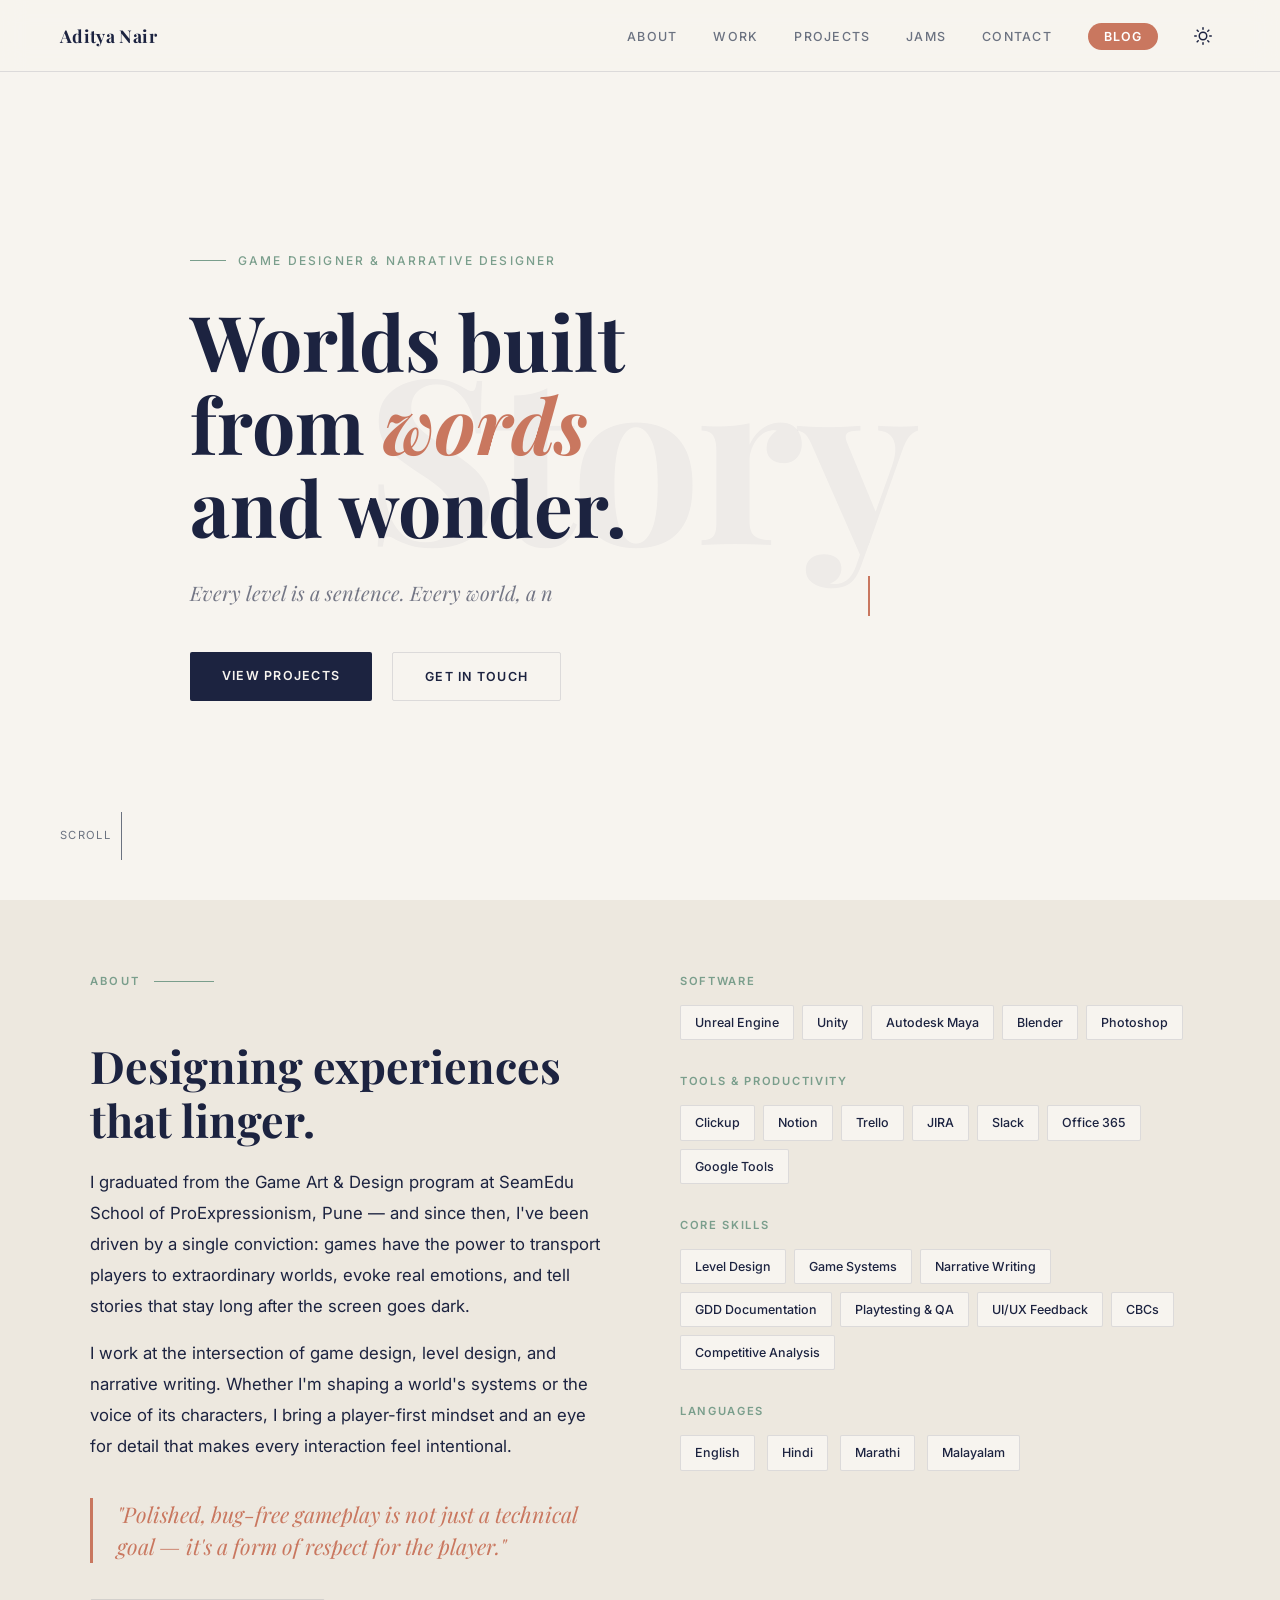
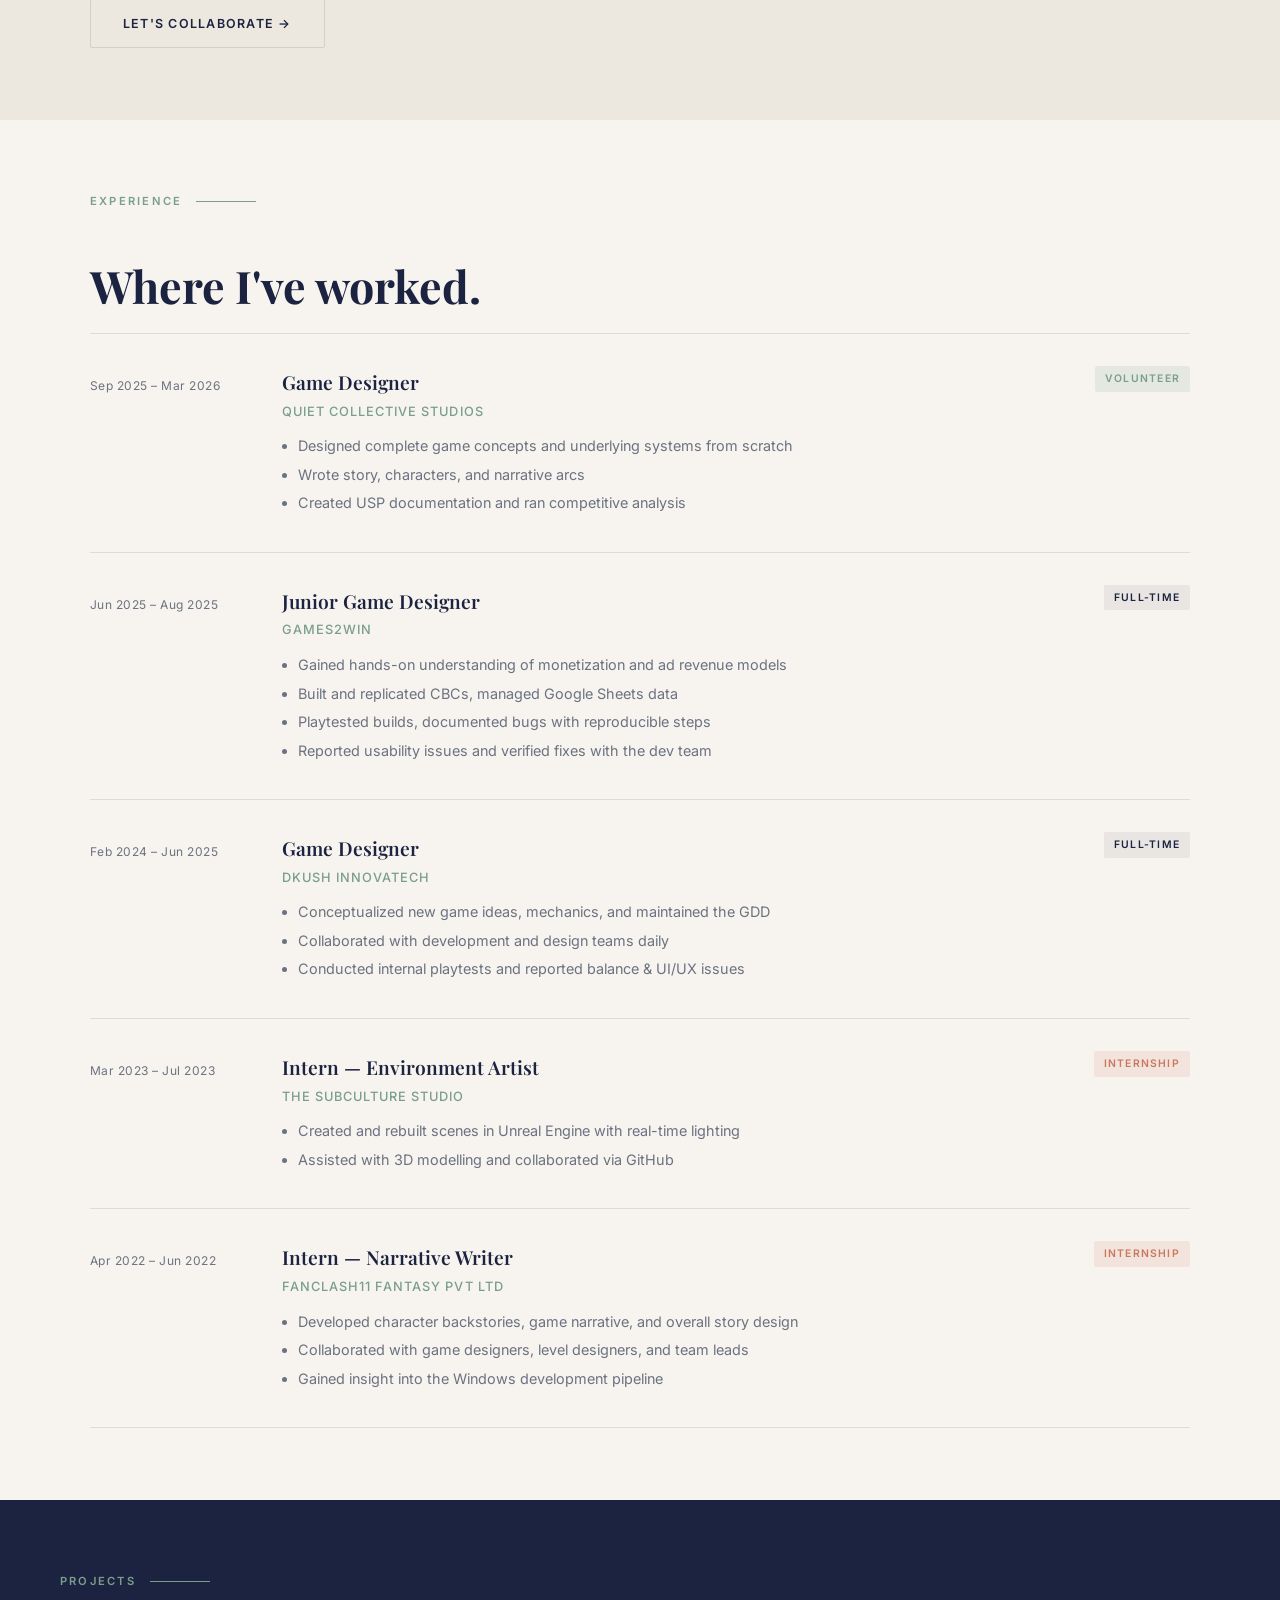
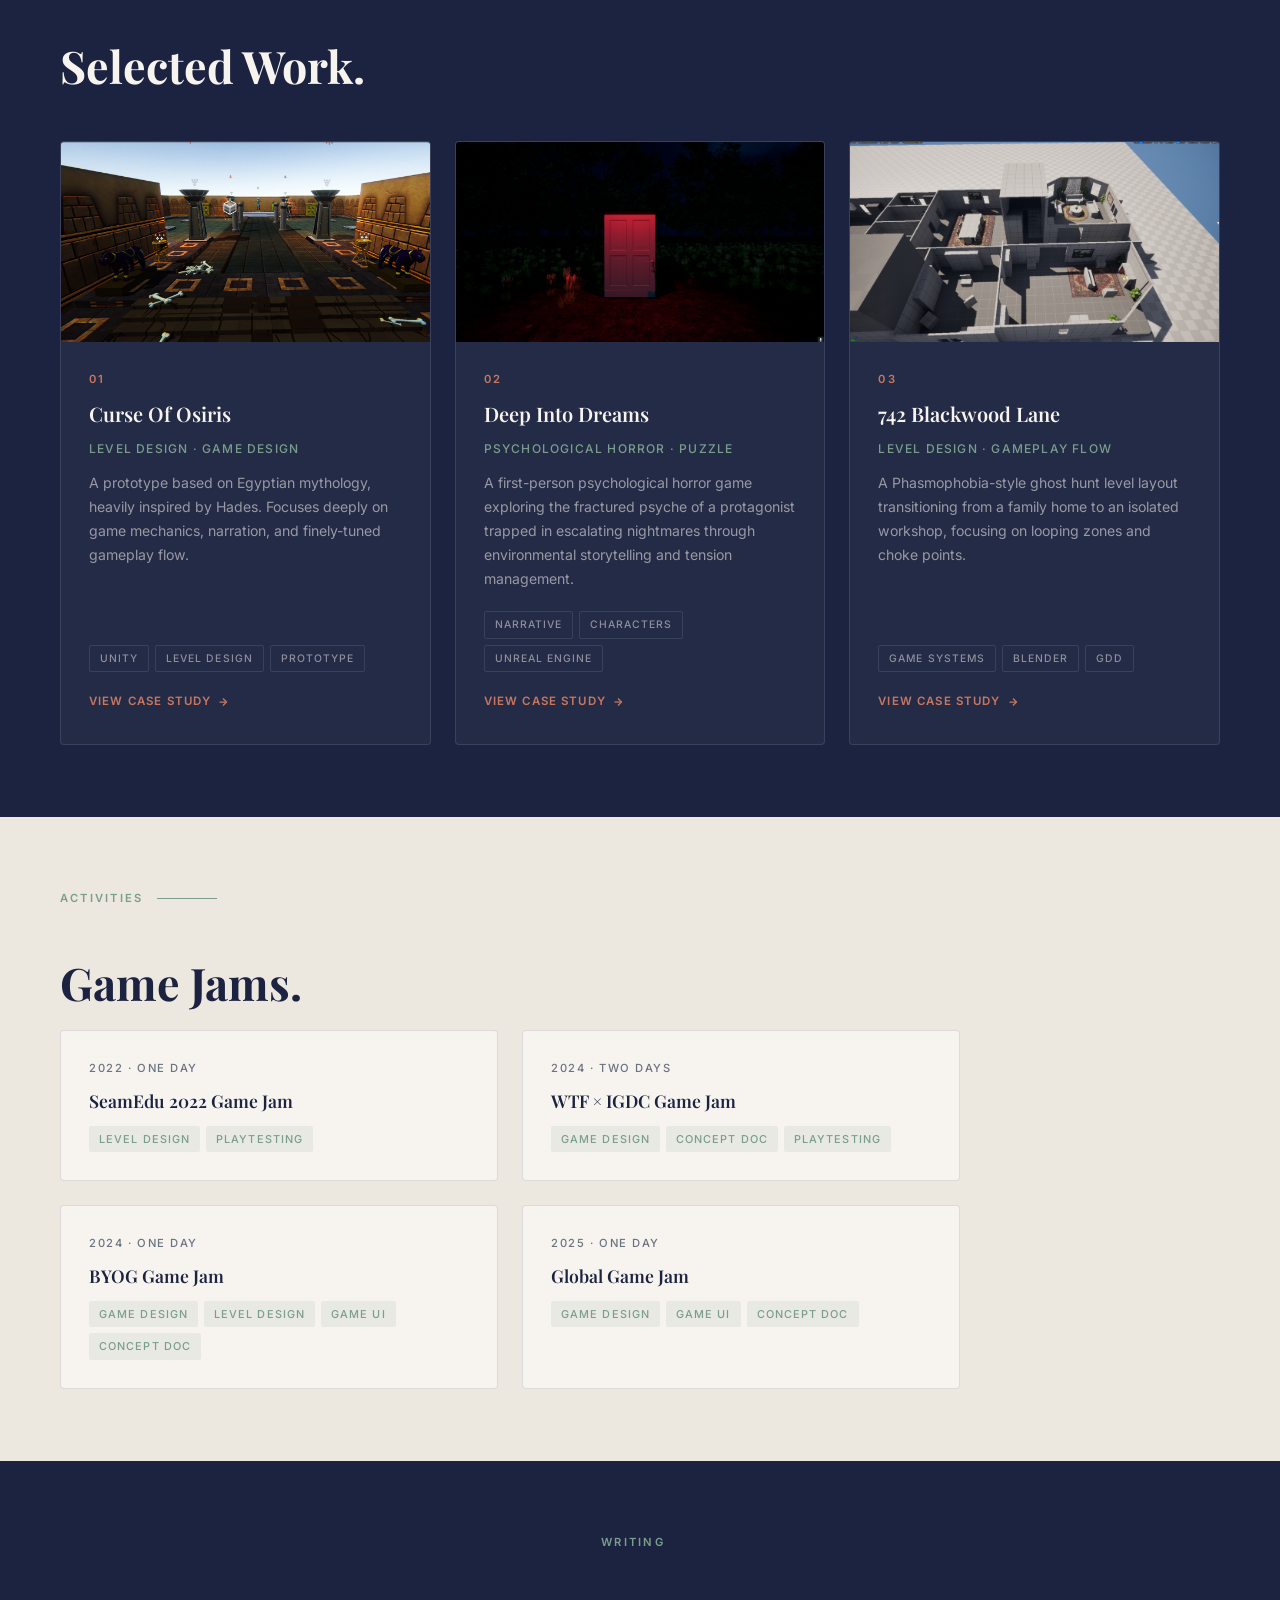
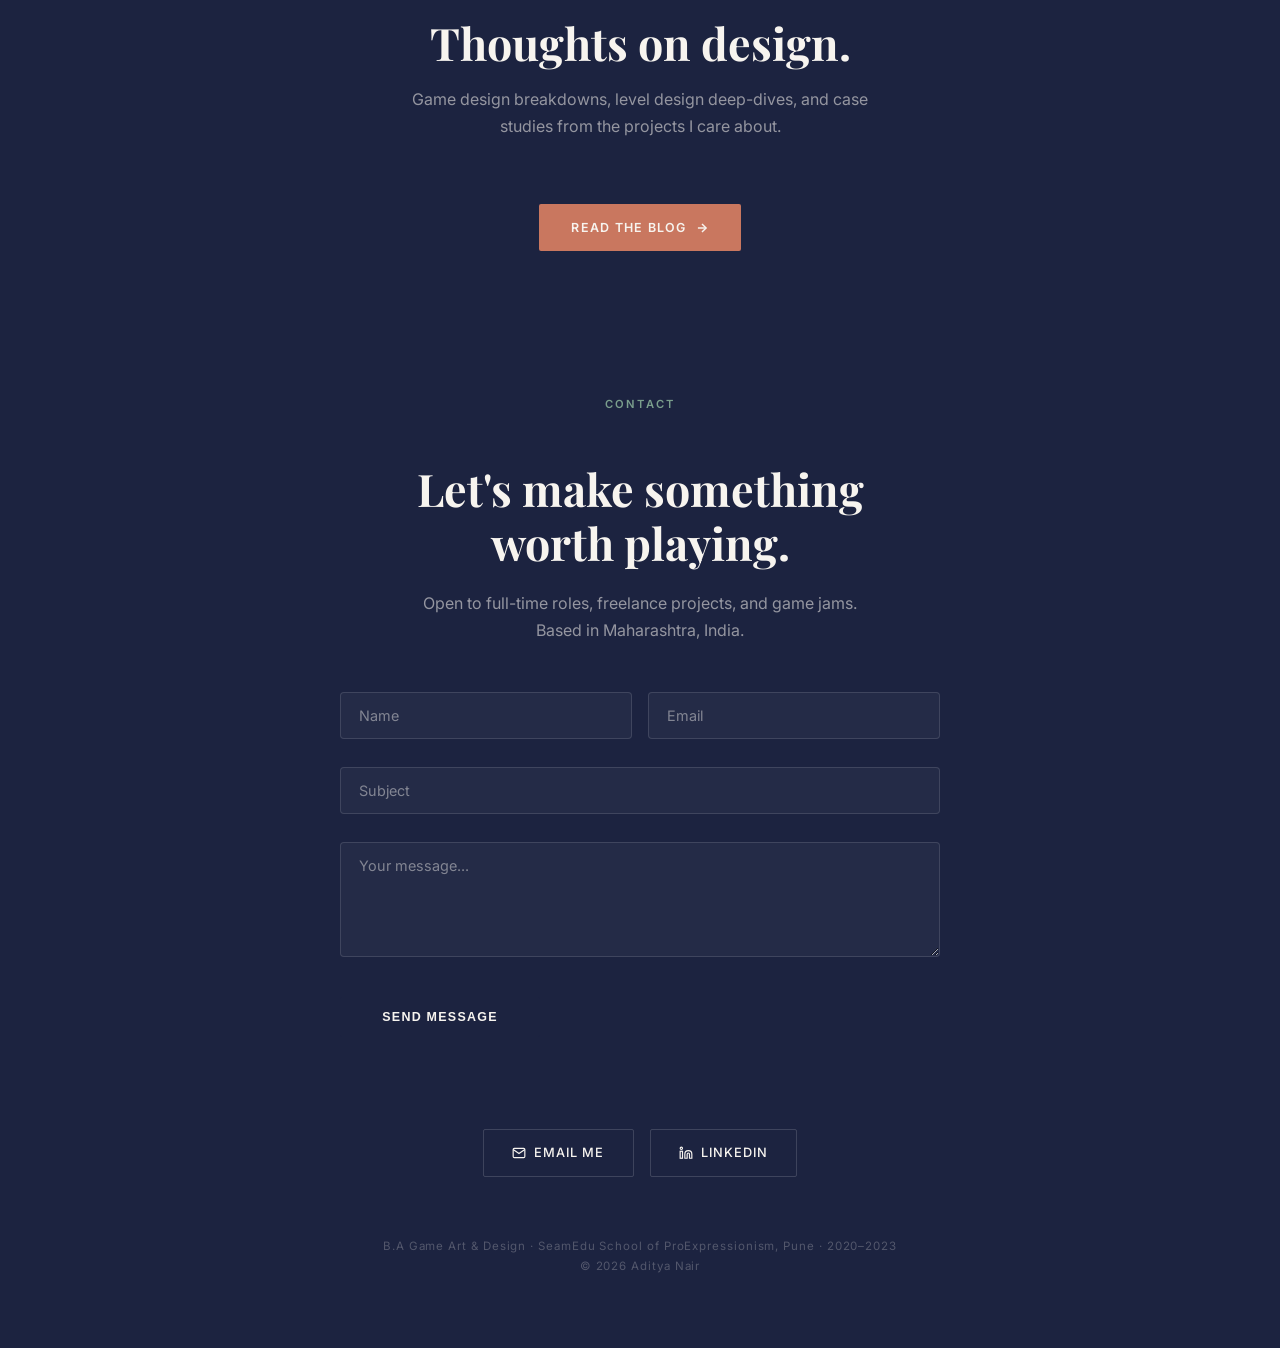
==== commit ba0ea565: "Improvements" ====
--- a/index.html
+++ b/index.html
@@ -394,6 +394,34 @@
       <div class="section-label" aria-hidden="true">Contact</div>
       <h2 id="contact-title" class="section-title">Let's make something<br>worth playing.</h2>
       <p class="contact-sub">Open to full-time roles, freelance projects, and game jams. Based in Maharashtra, India.</p>
+
+      <!-- Contact Form -->
+      <form id="contact-form" class="contact-form" novalidate>
+        <div class="form-grid">
+          <div class="form-group">
+            <label for="form-name" class="sr-only">Name</label>
+            <input type="text" id="form-name" name="name" placeholder="Name" required />
+            <span class="error-msg" id="name-error"></span>
+          </div>
+          <div class="form-group">
+            <label for="form-email" class="sr-only">Email</label>
+            <input type="email" id="form-email" name="email" placeholder="Email" required />
+            <span class="error-msg" id="email-error"></span>
+          </div>
+        </div>
+        <div class="form-group">
+          <label for="form-subject" class="sr-only">Subject</label>
+          <input type="text" id="form-subject" name="subject" placeholder="Subject" required />
+          <span class="error-msg" id="subject-error"></span>
+        </div>
+        <div class="form-group">
+          <label for="form-message" class="sr-only">Message</label>
+          <textarea id="form-message" name="message" rows="5" placeholder="Your message..." required></textarea>
+          <span class="error-msg" id="message-error"></span>
+        </div>
+        <button type="submit" class="btn btn-primary" style="margin-top: 12px; width: 100%; max-width: 200px; display: inline-block;">Send Message</button>
+        <div class="form-status" id="form-status"></div>
+      </form>
       <div class="contact-links">
         <a href="mailto:aditya.gamedesigner0402@gmail.com" class="contact-link">
           <svg width="14" height="14" viewBox="0 0 24 24" fill="none" stroke="currentColor" stroke-width="2" aria-hidden="true"><path d="M4 4h16c1.1 0 2 .9 2 2v12c0 1.1-.9 2-2 2H4c-1.1 0-2-.9-2-2V6c0-1.1.9-2 2-2z"/><polyline points="22,6 12,13 2,6"/></svg>
@@ -486,12 +514,15 @@
     function type() {
       const current = lines[lineIdx];
       if (!deleting) {
+        el.classList.remove('paused');
         el.textContent = current.slice(0, ++charIdx);
         if (charIdx === current.length) {
+          el.classList.add('paused');
           setTimeout(() => { deleting = true; type(); }, 2800);
           return;
         }
       } else {
+        el.classList.remove('paused');
         el.textContent = current.slice(0, --charIdx);
         if (charIdx === 0) {
           deleting = false;
@@ -533,5 +564,79 @@
       });
     }
   </script>
+
+  <script>
+    /* ── Contact Form Submission & Validation ── */
+    const contactForm = document.getElementById('contact-form');
+    if (contactForm) {
+      contactForm.addEventListener('submit', function(e) {
+        e.preventDefault();
+        
+        let isValid = true;
+        const nameInput = document.getElementById('form-name');
+        const emailInput = document.getElementById('form-email');
+        const subjectInput = document.getElementById('form-subject');
+        const messageInput = document.getElementById('form-message');
+        
+        const nameError = document.getElementById('name-error');
+        const emailError = document.getElementById('email-error');
+        const subjectError = document.getElementById('subject-error');
+        const messageError = document.getElementById('message-error');
+        const formStatus = document.getElementById('form-status');
+        
+        // Reset errors
+        nameError.textContent = '';
+        emailError.textContent = '';
+        subjectError.textContent = '';
+        messageError.textContent = '';
+        formStatus.textContent = '';
+        formStatus.className = 'form-status';
+        
+        // Name validation
+        if (!nameInput.value.trim()) {
+          nameError.textContent = 'Please enter your name.';
+          isValid = false;
+        }
+        
+        // Email validation
+        const emailPattern = /^[^\s@]+@[^\s@]+\.[^\s@]+$/;
+        if (!emailInput.value.trim()) {
+          emailError.textContent = 'Please enter your email.';
+          isValid = false;
+        } else if (!emailPattern.test(emailInput.value.trim())) {
+          emailError.textContent = 'Please enter a valid email address.';
+          isValid = false;
+        }
+        
+        // Subject validation
+        if (!subjectInput.value.trim()) {
+          subjectError.textContent = 'Please enter a subject.';
+          isValid = false;
+        }
+        
+        // Message validation
+        if (!messageInput.value.trim()) {
+          messageError.textContent = 'Please enter a message.';
+          isValid = false;
+        }
+        
+        if (isValid) {
+          const submitBtn = contactForm.querySelector('button[type="submit"]');
+          const originalText = submitBtn.textContent;
+          submitBtn.disabled = true;
+          submitBtn.textContent = 'Sending...';
+          
+          // Simulate API call
+          setTimeout(() => {
+            submitBtn.disabled = false;
+            submitBtn.textContent = originalText;
+            formStatus.textContent = 'Thank you! Your message has been sent successfully.';
+            formStatus.className = 'form-status success';
+            contactForm.reset();
+          }, 1500);
+        }
+      });
+    }
+  </script>
 </body>
 </html>
--- a/style.css
+++ b/style.css
@@ -39,6 +39,12 @@
   overflow-x: hidden;
 }
 
+/* Smooth Theme Transitions */
+body, nav, section, footer, .nav-drawer, .project-card, .char-card, .sys-card, .jam-card, 
+h1, h2, h3, h4, p, span, a, button, input, select, textarea {
+  transition: background-color 0.35s ease, color 0.25s ease, border-color 0.25s ease, box-shadow 0.25s ease, background 0.35s ease;
+}
+
 /* ── SKIP LINK (accessibility) ──────────────────────────── */
 .skip-link {
   position: absolute;
@@ -55,7 +61,7 @@
 /* ── NAV ──────────────────────────────────────────────────── */
 nav {
   position: fixed; top: 0; left: 0; right: 0; z-index: 200;
-  display: flex; justify-content: space-between; align-items: center;
+  display: flex; align-items: center; justify-content: flex-end; gap: 28px;
   padding: 0 var(--space-lg);
   height: var(--nav-h);
   background: rgba(247,244,239,0.94);
@@ -72,6 +78,7 @@
   letter-spacing: 0.02em; color: var(--text);
   text-decoration: none;
   flex-shrink: 0;
+  margin-right: auto;
 }
 
 /* Desktop links */
@@ -92,7 +99,6 @@
   --navy-20: rgba(255,255,255,0.05);
   --navy-60: rgba(255,255,255,0.4);
   --muted: #9CA3AF;
-  --white: #0F121C;
   --sage: #90BCA7;
   --coral: #D58D78;
 }
@@ -145,11 +151,11 @@
   color: var(--text); padding: 8px;
   display: flex; align-items: center; justify-content: center;
   transition: color 0.2s, transform 0.2s;
-  margin-left: auto; margin-right: 16px;
+  margin: 0;
 }
 .theme-toggle:hover { color: var(--coral); transform: scale(1.1); }
 @media (max-width: 900px) {
-  .theme-toggle { margin-right: 24px; }
+  .theme-toggle { margin-right: 8px; }
 }
 .nav-links a::after {
   content: ''; position: absolute; bottom: -2px; left: 0;
@@ -196,7 +202,7 @@
 }
 .nav-toggle:hover { background: var(--navy-20); }
 .nav-toggle span {
-  display: block; height: 2px; background: var(--navy);
+  display: block; height: 2px; background: var(--text);
   border-radius: 2px;
   transition: transform .3s, opacity .3s, width .3s;
   transform-origin: center;
@@ -335,8 +341,10 @@
   border-right: 2px solid var(--coral);
   display: inline-block;
   padding-right: 4px;
+  max-width: 680px;
+}
+.typewriter-line.paused {
   animation: blink 1s step-end infinite;
-  max-width: 680px;
 }
 
 @keyframes blink {
@@ -831,24 +839,59 @@
 /* ── LIGHTBOX ─────────────────────────────────────────────── */
 .lightbox {
   display: none;
+  flex-direction: column;
   position: fixed; z-index: 1000;
   inset: 0;
-  background-color: rgba(28,35,64,0.92);
+  background-color: rgba(12,16,38,0.96);
   align-items: center; justify-content: center;
-  cursor: zoom-out; backdrop-filter: blur(4px);
+  cursor: zoom-out; backdrop-filter: blur(8px);
+  padding: 24px;
+  animation: lbFadeIn 0.25s ease;
+}
+@keyframes lbFadeIn {
+  from { opacity: 0; }
+  to   { opacity: 1; }
 }
 .lightbox.active { display: flex; }
+
+/* Wrapper keeps image + caption centred together */
+.lightbox-frame {
+  display: flex; flex-direction: column; align-items: center;
+  gap: 14px; cursor: default; max-width: 90vw;
+}
+
 .lightbox img {
-  max-width: 90%; max-height: 90%;
-  border-radius: 4px; box-shadow: 0 4px 30px rgba(0,0,0,0.5);
-}
+  max-width: 100%; max-height: 82vh;
+  border-radius: 6px; box-shadow: 0 8px 48px rgba(0,0,0,0.7);
+  transition: opacity 0.22s ease;
+  display: block;
+}
+.lightbox img.lb-fade { opacity: 0; }
+
+/* Caption + counter */
+.lightbox-caption {
+  display: flex; align-items: center; justify-content: space-between;
+  width: 100%; gap: 12px;
+}
+.lightbox-caption-text {
+  font-family: 'Playfair Display', serif; font-style: italic;
+  color: rgba(247,244,239,0.65); font-size: 0.85rem; flex: 1;
+}
+.lightbox-counter {
+  font-family: 'Inter', sans-serif; font-size: 0.75rem; font-weight: 500;
+  color: rgba(247,244,239,0.4); white-space: nowrap;
+  background: rgba(255,255,255,0.07); padding: 4px 10px; border-radius: 20px;
+}
+
 .lightbox-close {
-  position: absolute; top: 24px; right: 28px;
-  background: none; border: none; color: var(--white);
-  font-size: 2rem; cursor: pointer; line-height: 1;
-  opacity: 0.6; transition: opacity .2s;
-}
-.lightbox-close:hover { opacity: 1; }
+  position: absolute; top: 20px; right: 24px;
+  background: rgba(255,255,255,0.08); border: 1px solid rgba(255,255,255,0.15);
+  color: var(--white); font-size: 1.4rem; cursor: pointer; line-height: 1;
+  width: 38px; height: 38px; border-radius: 50%;
+  display: flex; align-items: center; justify-content: center;
+  opacity: 0.7; transition: opacity .2s, background .2s;
+}
+.lightbox-close:hover { opacity: 1; background: var(--coral); border-color: var(--coral); }
 
 /* ── TOOLS ────────────────────────────────────────────────── */
 .proj-tools-grid { display: flex; flex-wrap: wrap; gap: 10px; margin-top: 16px; }
@@ -1001,13 +1044,154 @@
 .proj-page nav.scrolled {
   box-shadow: 0 2px 24px rgba(0, 0, 0, 0.3);
 }
-.proj-page .nav-logo { color: var(--bg); }
+.proj-page .nav-logo { color: var(--text-light); }
+.proj-page .theme-toggle { color: var(--text-light); }
 .proj-page .nav-back {
   color: rgba(247, 244, 239, 0.55);
 }
 .proj-page .nav-back svg { stroke: rgba(247, 244, 239, 0.55); }
 .proj-page .nav-back:hover,
 .proj-page .nav-back:hover svg { color: var(--coral); stroke: var(--coral); }
+
+/* ── CONTACT FORM ─────────────────────────────────────────── */
+.contact-form {
+  max-width: 600px;
+  margin: 40px auto 48px;
+  display: flex;
+  flex-direction: column;
+  gap: 8px;
+  text-align: left;
+}
+
+.contact-form .form-grid {
+  display: grid;
+  grid-template-columns: 1fr 1fr;
+  gap: 16px;
+}
+
+@media (max-width: 600px) {
+  .contact-form .form-grid {
+    grid-template-columns: 1fr;
+    gap: 8px;
+  }
+}
+
+.contact-form .form-group {
+  display: flex;
+  flex-direction: column;
+  position: relative;
+}
+
+.contact-form input,
+.contact-form textarea {
+  width: 100%;
+  padding: 14px 18px;
+  font-family: 'Inter', sans-serif;
+  font-size: 0.9rem;
+  color: var(--text-light);
+  background: rgba(255, 255, 255, 0.04);
+  border: 1.5px solid rgba(255, 255, 255, 0.12);
+  border-radius: 4px;
+  outline: none;
+  transition: border-color 0.25s, background 0.25s;
+}
+
+.contact-form input::placeholder,
+.contact-form textarea::placeholder {
+  color: rgba(247, 244, 239, 0.45);
+}
+
+.contact-form input:focus,
+.contact-form textarea:focus {
+  border-color: var(--coral);
+  background: rgba(255, 255, 255, 0.08);
+}
+
+.contact-form .error-msg {
+  font-size: 0.75rem;
+  color: #F87171;
+  margin-top: 4px;
+  min-height: 16px;
+  display: block;
+}
+
+.contact-form .form-status {
+  font-size: 0.9rem;
+  font-weight: 500;
+  text-align: center;
+  margin-top: 12px;
+  min-height: 24px;
+  transition: opacity 0.25s;
+}
+
+.contact-form .form-status.success {
+  color: var(--sage);
+}
+
+.contact-form .form-status.error {
+  color: #F87171;
+}
+
+.sr-only {
+  position: absolute;
+  width: 1px;
+  height: 1px;
+  padding: 0;
+  margin: -1px;
+  overflow: hidden;
+  clip: rect(0, 0, 0, 0);
+  border: 0;
+}
+
+/* ── LIGHTBOX NAV BUTTONS ─────────────────────────────────── */
+.lightbox-prev,
+.lightbox-next {
+  position: absolute;
+  top: 50%;
+  transform: translateY(-50%);
+  background: rgba(28, 35, 64, 0.5);
+  border: 1px solid rgba(255, 255, 255, 0.15);
+  color: var(--white);
+  font-size: 2.5rem;
+  width: 54px;
+  height: 54px;
+  border-radius: 50%;
+  cursor: pointer;
+  display: flex;
+  align-items: center;
+  justify-content: center;
+  transition: background 0.25s, transform 0.25s;
+  z-index: 1010;
+  line-height: 1;
+  user-select: none;
+}
+
+.lightbox-prev:hover,
+.lightbox-next:hover {
+  background: var(--coral);
+  transform: translateY(-50%) scale(1.1);
+}
+
+.lightbox-prev {
+  left: 28px;
+  padding-right: 4px;
+}
+
+.lightbox-next {
+  right: 28px;
+  padding-left: 4px;
+}
+
+@media (max-width: 768px) {
+  .lightbox-prev,
+  .lightbox-next {
+    width: 44px;
+    height: 44px;
+    font-size: 2rem;
+  }
+  .lightbox-prev { left: 12px; }
+  .lightbox-next { right: 12px; }
+}
 
 /* ── REDUCED MOTION ───────────────────────────────────────── */
 @media (prefers-reduced-motion: reduce) {
